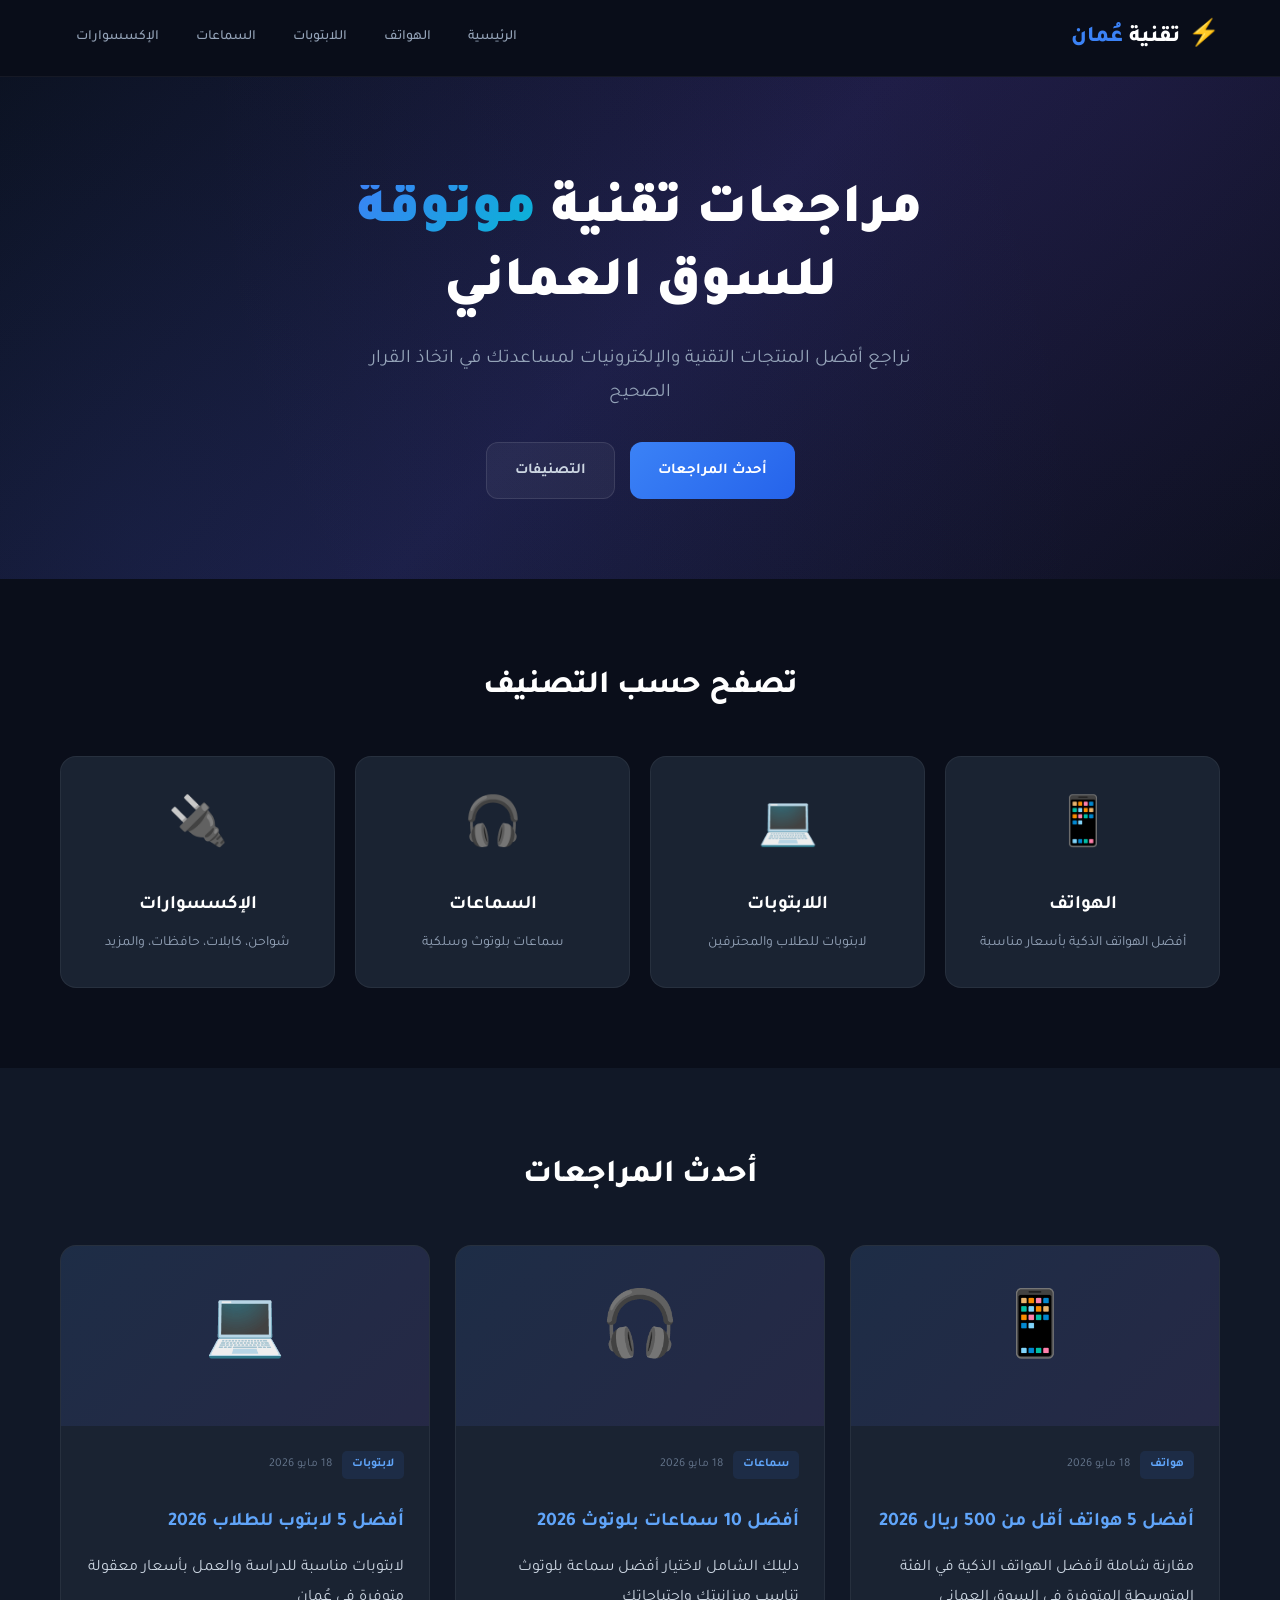
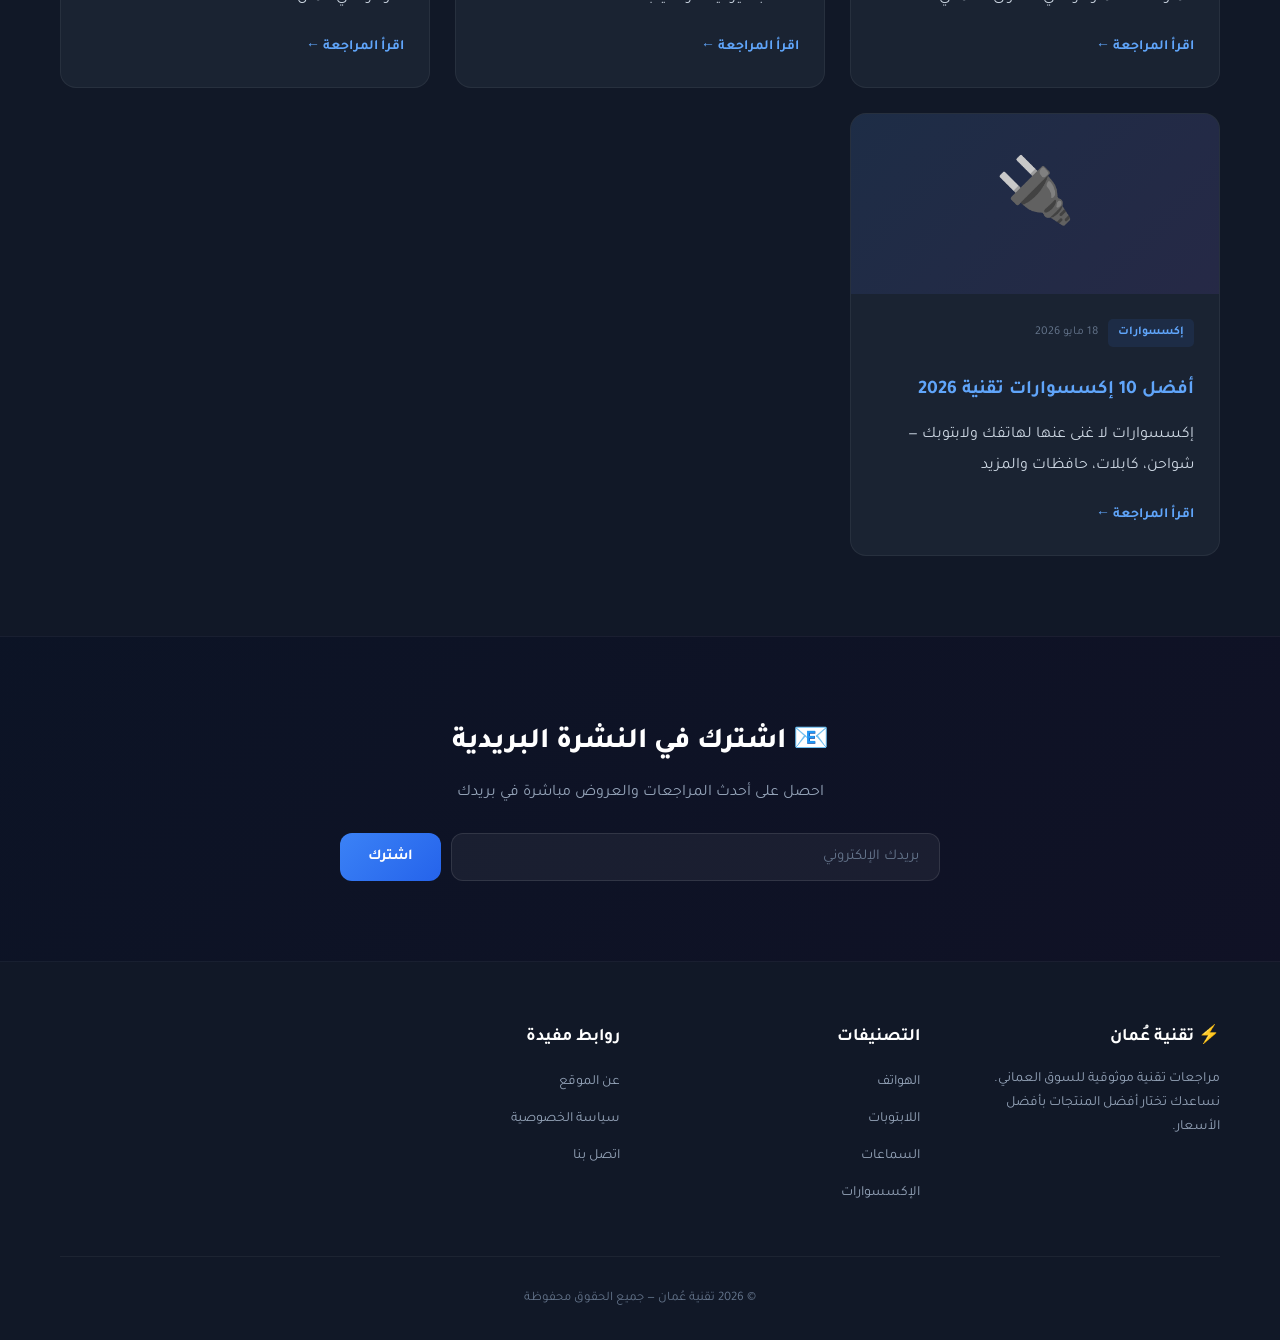
==== index.html @ 6d703f56 "Initial commit - brqoman site" ====
<!DOCTYPE html>
<html lang="ar" dir="rtl">
<head>
<meta charset="UTF-8">
<meta name="viewport" content="width=device-width, initial-scale=1.0">
<title>تقنية عُمان — مراجعات المنتجات التقنية</title>
<meta name="description" content="مراجعات شاملة للمنتجات التقنية والإلكترونيات في عُمان. أفضل الهواتف، اللابتوبات، السماعات، والإكسسوارات.">
<meta name="keywords" content="مراجعات, تقنية, عُمان, هواتف, لابتوبات, سماعات, إلكترونيات, أفضل المنتجات">
<link rel="stylesheet" href="css/style.css">
<link href="https://fonts.googleapis.com/css2?family=Tajawal:wght@400;500;700;800;900&display=swap" rel="stylesheet">
</head>
<body>

<!-- Header -->
<header class="header">
  <div class="container">
    <div class="header-inner">
      <a href="index.html" class="logo">
        <span class="logo-icon">⚡</span>
        <span class="logo-text">تقنية <span class="accent">عُمان</span></span>
      </a>
      <nav class="nav">
        <a href="index.html">الرئيسية</a>
        <a href="posts/best-phones-2026.html">الهواتف</a>
        <a href="posts/best-laptops-2026.html">اللابتوبات</a>
        <a href="posts/best-headphones-2026.html">السماعات</a>
        <a href="posts/best-accessories-2026.html">الإكسسوارات</a>
      </nav>
      <button class="menu-toggle" onclick="toggleMenu()">☰</button>
    </div>
  </div>
</header>

<!-- Hero -->
<section class="hero">
  <div class="container">
    <div class="hero-content">
      <h1>مراجعات تقنية <span class="highlight">موثوقة</span><br>للسوق العماني</h1>
      <p>نراجع أفضل المنتجات التقنية والإلكترونيات لمساعدتك في اتخاذ القرار الصحيح</p>
      <div class="hero-buttons">
        <a href="#latest" class="btn btn-primary">أحدث المراجعات</a>
        <a href="#categories" class="btn btn-secondary">التصنيفات</a>
      </div>
    </div>
  </div>
</section>

<!-- Categories -->
<section class="categories" id="categories">
  <div class="container">
    <h2 class="section-title">تصفح حسب التصنيف</h2>
    <div class="cat-grid">
      <a href="posts/best-phones-2026.html" class="cat-card">
        <div class="cat-icon">📱</div>
        <h3>الهواتف</h3>
        <p>أفضل الهواتف الذكية بأسعار مناسبة</p>
      </a>
      <a href="posts/best-laptops-2026.html" class="cat-card">
        <div class="cat-icon">💻</div>
        <h3>اللابتوبات</h3>
        <p>لابتوبات للطلاب والمحترفين</p>
      </a>
      <a href="posts/best-headphones-2026.html" class="cat-card">
        <div class="cat-icon">🎧</div>
        <h3>السماعات</h3>
        <p>سماعات بلوتوث وسلكية</p>
      </a>
      <a href="posts/best-accessories-2026.html" class="cat-card">
        <div class="cat-icon">🔌</div>
        <h3>الإكسسوارات</h3>
        <p>شواحن، كابلات، حافظات، والمزيد</p>
      </a>
    </div>
  </div>
</section>

<!-- Latest Posts -->
<section class="latest" id="latest">
  <div class="container">
    <h2 class="section-title">أحدث المراجعات</h2>
    <div class="posts-grid">

      <article class="post-card">
        <div class="post-image">📱</div>
        <div class="post-content">
          <div class="post-meta">
            <span class="post-cat">هواتف</span>
            <span class="post-date">18 مايو 2026</span>
          </div>
          <h3><a href="posts/best-phones-2026.html">أفضل 5 هواتف أقل من 500 ريال 2026</a></h3>
          <p>مقارنة شاملة لأفضل الهواتف الذكية في الفئة المتوسطة المتوفرة في السوق العماني</p>
          <a href="posts/best-phones-2026.html" class="read-more">اقرأ المراجعة ←</a>
        </div>
      </article>

      <article class="post-card">
        <div class="post-image">🎧</div>
        <div class="post-content">
          <div class="post-meta">
            <span class="post-cat">سماعات</span>
            <span class="post-date">18 مايو 2026</span>
          </div>
          <h3><a href="posts/best-headphones-2026.html">أفضل 10 سماعات بلوتوث 2026</a></h3>
          <p>دليلك الشامل لاختيار أفضل سماعة بلوتوث تناسب ميزانيتك واحتياجاتك</p>
          <a href="posts/best-headphones-2026.html" class="read-more">اقرأ المراجعة ←</a>
        </div>
      </article>

      <article class="post-card">
        <div class="post-image">💻</div>
        <div class="post-content">
          <div class="post-meta">
            <span class="post-cat">لابتوبات</span>
            <span class="post-date">18 مايو 2026</span>
          </div>
          <h3><a href="posts/best-laptops-2026.html">أفضل 5 لابتوب للطلاب 2026</a></h3>
          <p>لابتوبات مناسبة للدراسة والعمل بأسعار معقولة متوفرة في عُمان</p>
          <a href="posts/best-laptops-2026.html" class="read-more">اقرأ المراجعة ←</a>
        </div>
      </article>

      <article class="post-card">
        <div class="post-image">🔌</div>
        <div class="post-content">
          <div class="post-meta">
            <span class="post-cat">إكسسوارات</span>
            <span class="post-date">18 مايو 2026</span>
          </div>
          <h3><a href="posts/best-accessories-2026.html">أفضل 10 إكسسوارات تقنية 2026</a></h3>
          <p>إكسسوارات لا غنى عنها لهاتفك ولابتوبك — شواحن، كابلات، حافظات والمزيد</p>
          <a href="posts/best-accessories-2026.html" class="read-more">اقرأ المراجعة ←</a>
        </div>
      </article>

    </div>
  </div>
</section>

<!-- Newsletter -->
<section class="newsletter">
  <div class="container">
    <div class="newsletter-inner">
      <h2>📧 اشترك في النشرة البريدية</h2>
      <p>احصل على أحدث المراجعات والعروض مباشرة في بريدك</p>
      <form class="newsletter-form" onsubmit="event.preventDefault(); alert('شكراً لاشتراكك!');">
        <input type="email" placeholder="بريدك الإلكتروني" required>
        <button type="submit" class="btn btn-primary">اشترك</button>
      </form>
    </div>
  </div>
</section>

<!-- Footer -->
<footer class="footer">
  <div class="container">
    <div class="footer-inner">
      <div class="footer-col">
        <h4>⚡ تقنية عُمان</h4>
        <p>مراجعات تقنية موثوقية للسوق العماني. نساعدك تختار أفضل المنتجات بأفضل الأسعار.</p>
      </div>
      <div class="footer-col">
        <h4>التصنيفات</h4>
        <ul>
          <li><a href="posts/best-phones-2026.html">الهواتف</a></li>
          <li><a href="posts/best-laptops-2026.html">اللابتوبات</a></li>
          <li><a href="posts/best-headphones-2026.html">السماعات</a></li>
          <li><a href="posts/best-accessories-2026.html">الإكسسوارات</a></li>
        </ul>
      </div>
      <div class="footer-col">
        <h4>روابط مفيدة</h4>
        <ul>
          <li><a href="about.html">عن الموقع</a></li>
          <li><a href="privacy.html">سياسة الخصوصية</a></li>
          <li><a href="contact.html">اتصل بنا</a></li>
        </ul>
      </div>
    </div>
    <div class="footer-bottom">
      <p>© 2026 تقنية عُمان — جميع الحقوق محفوظة</p>
    </div>
  </div>
</footer>

<script src="js/main.js"></script>
</body>
</html>
---- css/style.css ----
/* ===== تقنية عُمان — الأنماط الرئيسية ===== */
:root {
  --bg-primary: #0a0e1a;
  --bg-secondary: #111827;
  --bg-card: #1a2332;
  --bg-card-hover: #1e293b;
  --blue: #3b82f6;
  --blue-light: #60a5fa;
  --green: #10b981;
  --green-light: #34d399;
  --yellow: #f59e0b;
  --red: #ef4444;
  --purple: #8b5cf6;
  --cyan: #06b6d4;
  --white: #ffffff;
  --gray-100: #f1f5f9;
  --gray-300: #cbd5e1;
  --gray-400: #94a3b8;
  --gray-500: #64748b;
  --gray-600: #475569;
  --accent: #3b82f6;
}

* { margin: 0; padding: 0; box-sizing: border-box; }

body {
  font-family: 'Tajawal', sans-serif;
  background: var(--bg-primary);
  color: var(--white);
  line-height: 1.8;
  overflow-x: hidden;
}

a { color: inherit; text-decoration: none; }

.container {
  max-width: 1200px;
  margin: 0 auto;
  padding: 0 20px;
}

/* ===== HEADER ===== */
.header {
  background: rgba(10, 14, 26, 0.95);
  backdrop-filter: blur(20px);
  border-bottom: 1px solid rgba(255,255,255,0.05);
  position: sticky;
  top: 0;
  z-index: 100;
}

.header-inner {
  display: flex;
  align-items: center;
  justify-content: space-between;
  padding: 15px 0;
  gap: 20px;
}

.logo {
  display: flex;
  align-items: center;
  gap: 8px;
  font-size: 1.4rem;
  font-weight: 800;
}

.logo-icon { font-size: 1.6rem; }
.logo .accent { color: var(--accent); }

.nav {
  display: flex;
  gap: 5px;
}

.nav a {
  color: var(--gray-400);
  padding: 8px 16px;
  border-radius: 8px;
  font-size: 14px;
  font-weight: 500;
  transition: all 0.3s;
}

.nav a:hover {
  color: var(--white);
  background: rgba(255,255,255,0.05);
}

.menu-toggle {
  display: none;
  background: none;
  border: none;
  color: var(--white);
  font-size: 24px;
  cursor: pointer;
}

@media (max-width: 768px) {
  .nav { display: none; }
  .nav.active { 
    display: flex; 
    flex-direction: column; 
    position: absolute; 
    top: 60px; 
    right: 0; 
    left: 0;
    background: var(--bg-secondary);
    padding: 20px;
    border-bottom: 1px solid rgba(255,255,255,0.05);
  }
  .menu-toggle { display: block; }
}

/* ===== HERO ===== */
.hero {
  padding: 100px 0 80px;
  text-align: center;
  background: linear-gradient(135deg, #0a0e1a 0%, #1a1a3e 50%, #0a0e1a 100%);
  position: relative;
  overflow: hidden;
}

.hero::before {
  content: '';
  position: absolute;
  top: -50%;
  left: -50%;
  width: 200%;
  height: 200%;
  background: radial-gradient(circle at 30% 70%, rgba(59,130,246,0.08) 0%, transparent 50%),
              radial-gradient(circle at 70% 30%, rgba(139,92,246,0.06) 0%, transparent 50%);
}

.hero-content { position: relative; z-index: 2; }

.hero h1 {
  font-size: clamp(2rem, 5vw, 3.5rem);
  font-weight: 900;
  margin-bottom: 20px;
  line-height: 1.3;
}

.highlight {
  background: linear-gradient(135deg, var(--blue), var(--cyan));
  -webkit-background-clip: text;
  -webkit-text-fill-color: transparent;
  background-clip: text;
}

.hero p {
  font-size: clamp(1rem, 2vw, 1.2rem);
  color: var(--gray-400);
  max-width: 600px;
  margin: 0 auto 30px;
}

.hero-buttons {
  display: flex;
  justify-content: center;
  gap: 15px;
  flex-wrap: wrap;
}

/* ===== BUTTONS ===== */
.btn {
  display: inline-flex;
  align-items: center;
  gap: 8px;
  padding: 14px 28px;
  border-radius: 12px;
  font-size: 15px;
  font-weight: 600;
  font-family: 'Tajawal', sans-serif;
  cursor: pointer;
  transition: all 0.3s;
  border: none;
}

.btn-primary {
  background: linear-gradient(135deg, var(--blue), #2563eb);
  color: white;
}

.btn-primary:hover {
  transform: translateY(-2px);
  box-shadow: 0 10px 30px rgba(59,130,246,0.3);
}

.btn-secondary {
  background: rgba(255,255,255,0.05);
  color: var(--gray-300);
  border: 1px solid rgba(255,255,255,0.1);
}

.btn-secondary:hover {
  background: rgba(255,255,255,0.1);
  color: white;
}

.btn-success {
  background: linear-gradient(135deg, var(--green), #059669);
  color: white;
}

.btn-success:hover {
  transform: translateY(-2px);
  box-shadow: 0 10px 30px rgba(16,185,129,0.3);
}

/* ===== SECTIONS ===== */
.section-title {
  font-size: clamp(1.5rem, 3vw, 2rem);
  font-weight: 800;
  text-align: center;
  margin-bottom: 40px;
}

/* ===== CATEGORIES ===== */
.categories { padding: 80px 0; }

.cat-grid {
  display: grid;
  grid-template-columns: repeat(auto-fill, minmax(250px, 1fr));
  gap: 20px;
}

.cat-card {
  background: var(--bg-card);
  border: 1px solid rgba(255,255,255,0.06);
  border-radius: 16px;
  padding: 30px;
  text-align: center;
  transition: all 0.3s;
}

.cat-card:hover {
  transform: translateY(-5px);
  border-color: rgba(59,130,246,0.3);
  box-shadow: 0 15px 40px rgba(0,0,0,0.2);
}

.cat-icon { font-size: 3rem; margin-bottom: 15px; }

.cat-card h3 {
  font-size: 1.2rem;
  font-weight: 700;
  margin-bottom: 8px;
}

.cat-card p {
  font-size: 14px;
  color: var(--gray-400);
}

/* ===== POSTS ===== */
.latest { padding: 80px 0; background: var(--bg-secondary); }

.posts-grid {
  display: grid;
  grid-template-columns: repeat(auto-fill, minmax(350px, 1fr));
  gap: 25px;
}

.post-card {
  background: var(--bg-card);
  border: 1px solid rgba(255,255,255,0.06);
  border-radius: 16px;
  overflow: hidden;
  transition: all 0.3s;
}

.post-card:hover {
  transform: translateY(-3px);
  border-color: rgba(59,130,246,0.2);
}

.post-image {
  height: 180px;
  display: flex;
  align-items: center;
  justify-content: center;
  font-size: 4rem;
  background: linear-gradient(135deg, rgba(59,130,246,0.1), rgba(139,92,246,0.1));
}

.post-content { padding: 25px; }

.post-meta {
  display: flex;
  gap: 10px;
  margin-bottom: 10px;
}

.post-cat {
  background: rgba(59,130,246,0.1);
  color: var(--blue-light);
  padding: 3px 10px;
  border-radius: 5px;
  font-size: 12px;
  font-weight: 600;
}

.post-date {
  color: var(--gray-500);
  font-size: 12px;
  padding: 3px 0;
}

.post-content h3 {
  font-size: 1.1rem;
  font-weight: 700;
  margin-bottom: 10px;
  line-height: 1.5;
}

.post-content h3 a:hover { color: var(--blue-light); }

.post-content p {
  font-size: 14px;
  color: var(--gray-400);
  margin-bottom: 15px;
  line-height: 1.7;
}

.read-more {
  color: var(--blue-light);
  font-size: 14px;
  font-weight: 600;
}

.read-more:hover { text-decoration: underline; }

/* ===== NEWSLETTER ===== */
.newsletter {
  padding: 80px 0;
  background: linear-gradient(135deg, rgba(59,130,246,0.05), rgba(139,92,246,0.05));
  border-top: 1px solid rgba(255,255,255,0.05);
  border-bottom: 1px solid rgba(255,255,255,0.05);
}

.newsletter-inner {
  text-align: center;
  max-width: 600px;
  margin: 0 auto;
}

.newsletter h2 {
  font-size: 1.8rem;
  font-weight: 800;
  margin-bottom: 10px;
}

.newsletter p {
  color: var(--gray-400);
  margin-bottom: 25px;
}

.newsletter-form {
  display: flex;
  gap: 10px;
  flex-wrap: wrap;
  justify-content: center;
}

.newsletter-form input {
  flex: 1;
  min-width: 250px;
  padding: 14px 20px;
  border-radius: 12px;
  border: 1px solid rgba(255,255,255,0.1);
  background: rgba(255,255,255,0.05);
  color: white;
  font-family: 'Tajawal', sans-serif;
  font-size: 15px;
  outline: none;
  transition: all 0.3s;
}

.newsletter-form input:focus {
  border-color: var(--blue);
  background: rgba(255,255,255,0.08);
}

.newsletter-form input::placeholder { color: var(--gray-500); }

/* ===== FOOTER ===== */
.footer {
  padding: 60px 0 30px;
  background: var(--bg-secondary);
}

.footer-inner {
  display: grid;
  grid-template-columns: repeat(auto-fill, minmax(250px, 1fr));
  gap: 40px;
  margin-bottom: 40px;
}

.footer-col h4 {
  font-size: 1.1rem;
  font-weight: 700;
  margin-bottom: 15px;
}

.footer-col p {
  font-size: 14px;
  color: var(--gray-400);
  line-height: 1.7;
}

.footer-col ul {
  list-style: none;
}

.footer-col ul li {
  margin-bottom: 8px;
}

.footer-col ul li a {
  font-size: 14px;
  color: var(--gray-400);
  transition: color 0.3s;
}

.footer-col ul li a:hover { color: var(--blue-light); }

.footer-bottom {
  text-align: center;
  padding-top: 30px;
  border-top: 1px solid rgba(255,255,255,0.05);
  font-size: 13px;
  color: var(--gray-500);
}

/* ===== POST PAGE ===== */
.post-page { padding: 60px 0; }

.post-header {
  text-align: center;
  margin-bottom: 50px;
}

.post-header h1 {
  font-size: clamp(1.8rem, 4vw, 2.8rem);
  font-weight: 900;
  margin-bottom: 15px;
  line-height: 1.3;
}

.post-header .meta {
  color: var(--gray-500);
  font-size: 14px;
}

.post-content {
  max-width: 800px;
  margin: 0 auto;
}

.post-content h2 {
  font-size: 1.5rem;
  font-weight: 800;
  margin: 40px 0 20px;
  padding-bottom: 10px;
  border-bottom: 2px solid var(--accent);
  display: inline-block;
}

.post-content h3 {
  font-size: 1.2rem;
  font-weight: 700;
  margin: 30px 0 15px;
  color: var(--blue-light);
}

.post-content p {
  font-size: 16px;
  color: var(--gray-300);
  margin-bottom: 20px;
  line-height: 1.9;
}

.post-content ul, .post-content ol {
  margin: 15px 0;
  padding-right: 25px;
}

.post-content li {
  font-size: 15px;
  color: var(--gray-300);
  margin-bottom: 8px;
  line-height: 1.7;
}

/* Product Box */
.product-box {
  background: var(--bg-card);
  border: 1px solid rgba(255,255,255,0.08);
  border-radius: 16px;
  padding: 25px;
  margin: 25px 0;
  transition: all 0.3s;
}

.product-box:hover {
  border-color: rgba(59,130,246,0.3);
}

.product-box h4 {
  font-size: 1.1rem;
  font-weight: 700;
  margin-bottom: 10px;
  display: flex;
  align-items: center;
  gap: 10px;
}

.product-box .price {
  font-size: 1.3rem;
  font-weight: 800;
  color: var(--green-light);
  margin: 10px 0;
}

.product-box .pros-cons {
  display: grid;
  grid-template-columns: 1fr 1fr;
  gap: 15px;
  margin: 15px 0;
}

@media (max-width: 600px) {
  .product-box .pros-cons { grid-template-columns: 1fr; }
}

.pros, .cons {
  padding: 15px;
  border-radius: 10px;
}

.pros { background: rgba(16,185,129,0.08); }
.cons { background: rgba(239,68,68,0.08); }

.pros-title { color: var(--green); font-weight: 700; font-size: 14px; margin-bottom: 8px; }
.cons-title { color: var(--red); font-weight: 700; font-size: 14px; margin-bottom: 8px; }

.pros ul, .cons ul { list-style: none; padding: 0; }
.pros li, .cons li { font-size: 13px; color: var(--gray-300); padding: 3px 0; padding-right: 15px; position: relative; }
.pros li::before { content: '✓'; position: absolute; right: 0; color: var(--green); }
.cons li::before { content: '✗'; position: absolute; right: 0; color: var(--red); }

.buy-button {
  display: block;
  text-align: center;
  background: linear-gradient(135deg, var(--green), #059669);
  color: white;
  padding: 14px;
  border-radius: 12px;
  font-weight: 700;
  font-size: 16px;
  margin-top: 15px;
  transition: all 0.3s;
}

.buy-button:hover {
  transform: translateY(-2px);
  box-shadow: 0 8px 25px rgba(16,185,129,0.3);
}

/* Comparison Table */
.comparison-table {
  width: 100%;
  border-collapse: collapse;
  margin: 25px 0;
  font-size: 14px;
}

.comparison-table th {
  background: rgba(59,130,246,0.1);
  color: var(--blue-light);
  padding: 12px 15px;
  text-align: right;
  font-weight: 700;
  border-bottom: 2px solid rgba(59,130,246,0.3);
}

.comparison-table td {
  padding: 12px 15px;
  border-bottom: 1px solid rgba(255,255,255,0.05);
  color: var(--gray-300);
}

.comparison-table tr:hover td {
  background: rgba(255,255,255,0.02);
}

/* Verdict */
.verdict {
  background: linear-gradient(135deg, rgba(59,130,246,0.1), rgba(139,92,246,0.1));
  border: 1px solid rgba(59,130,246,0.2);
  border-radius: 16px;
  padding: 30px;
  margin: 40px 0;
}

.verdict h3 {
  font-size: 1.3rem;
  font-weight: 800;
  margin-bottom: 15px;
  color: var(--white);
}

/* Back Button */
.back-link {
  display: inline-flex;
  align-items: center;
  gap: 8px;
  color: var(--gray-400);
  font-size: 14px;
  margin-bottom: 30px;
  transition: color 0.3s;
}

.back-link:hover { color: var(--blue-light); }

/* ===== RESPONSIVE ===== */
@media (max-width: 768px) {
  .posts-grid { grid-template-columns: 1fr; }
  .cat-grid { grid-template-columns: repeat(2, 1fr); }
  .hero { padding: 60px 0; }
}
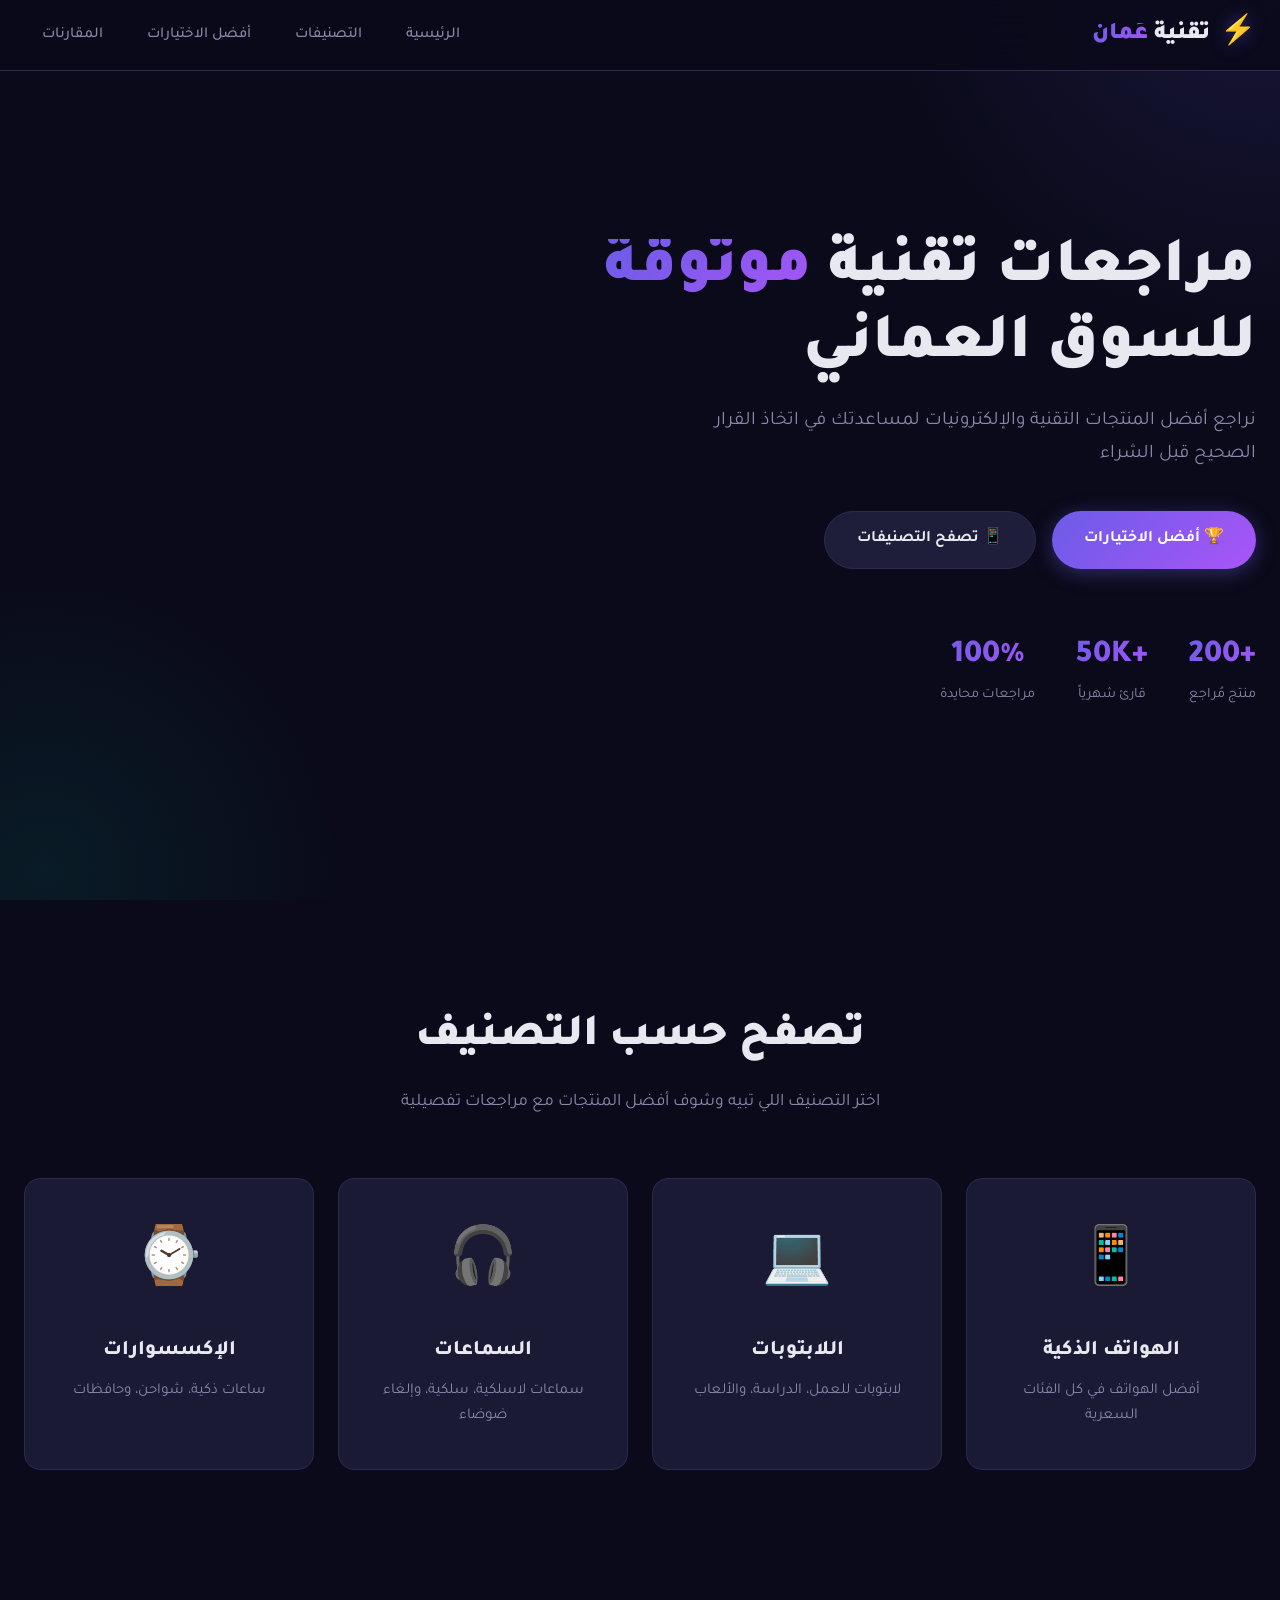
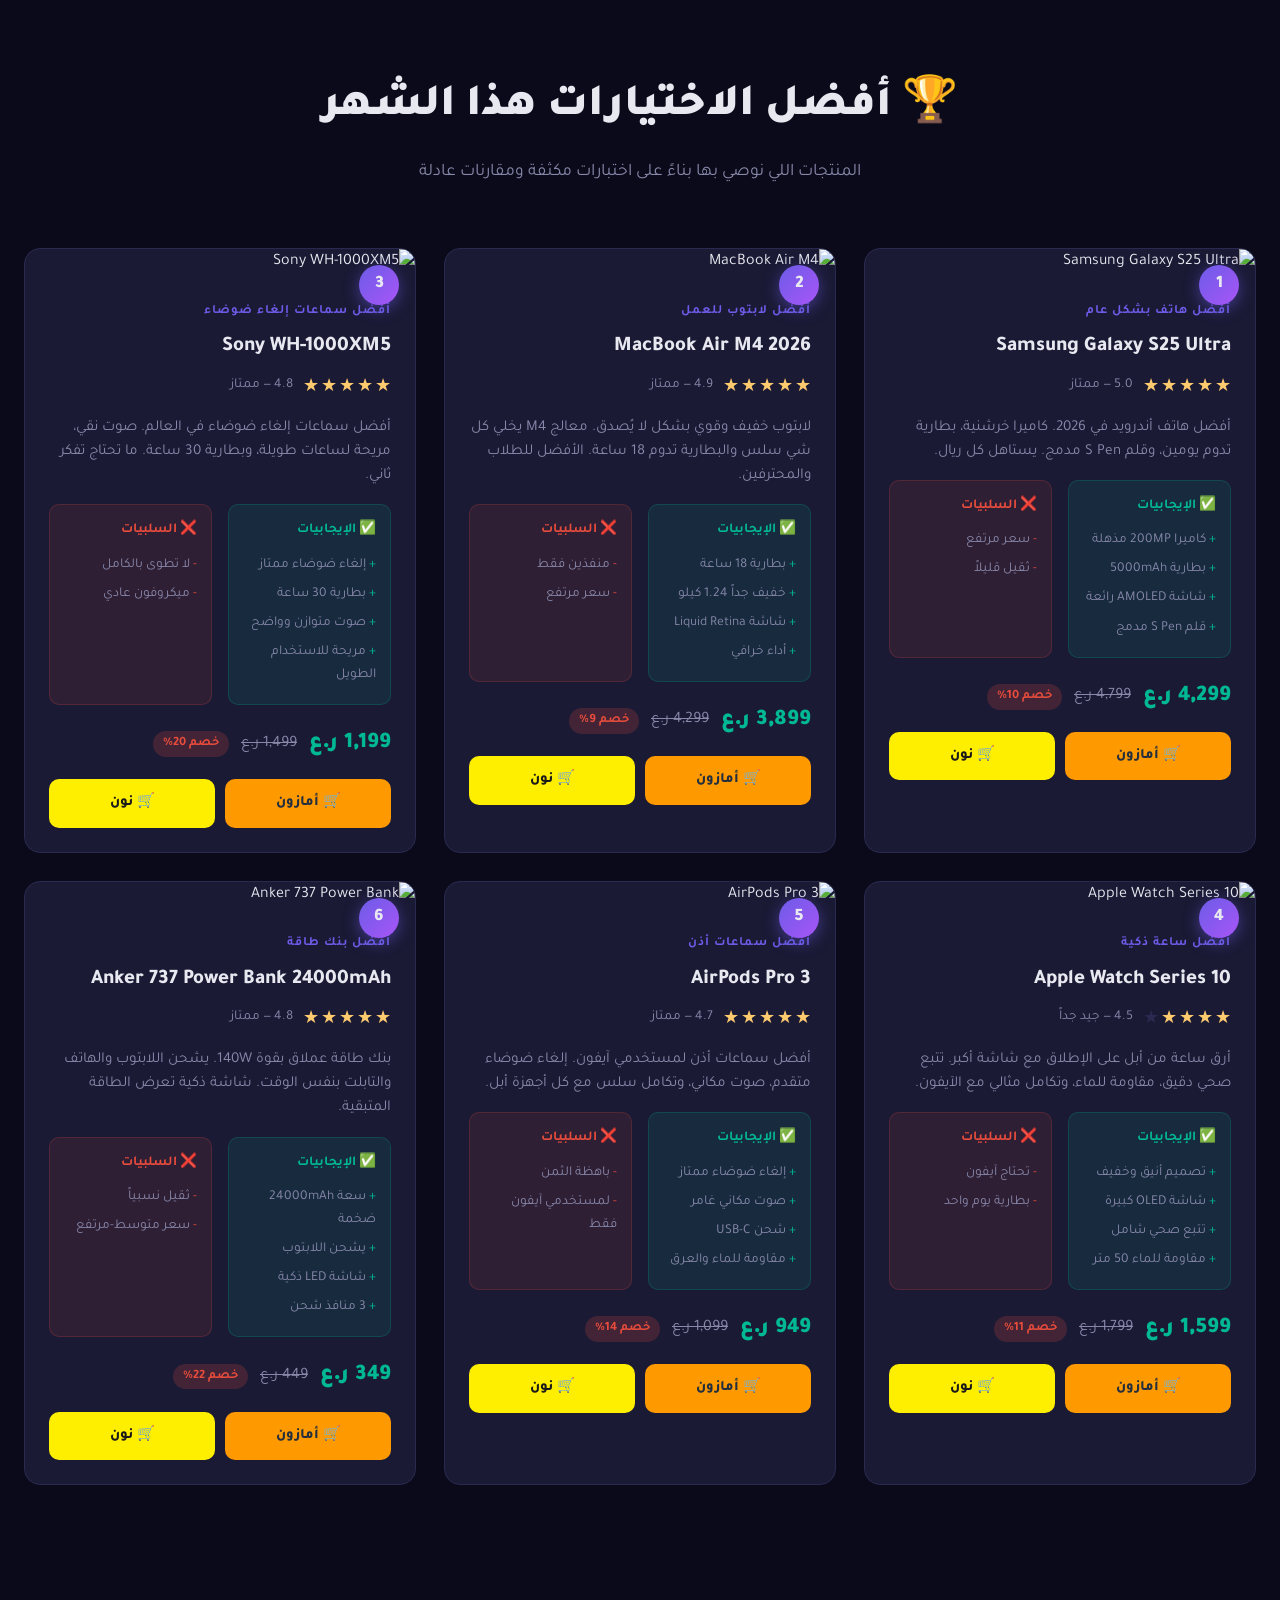
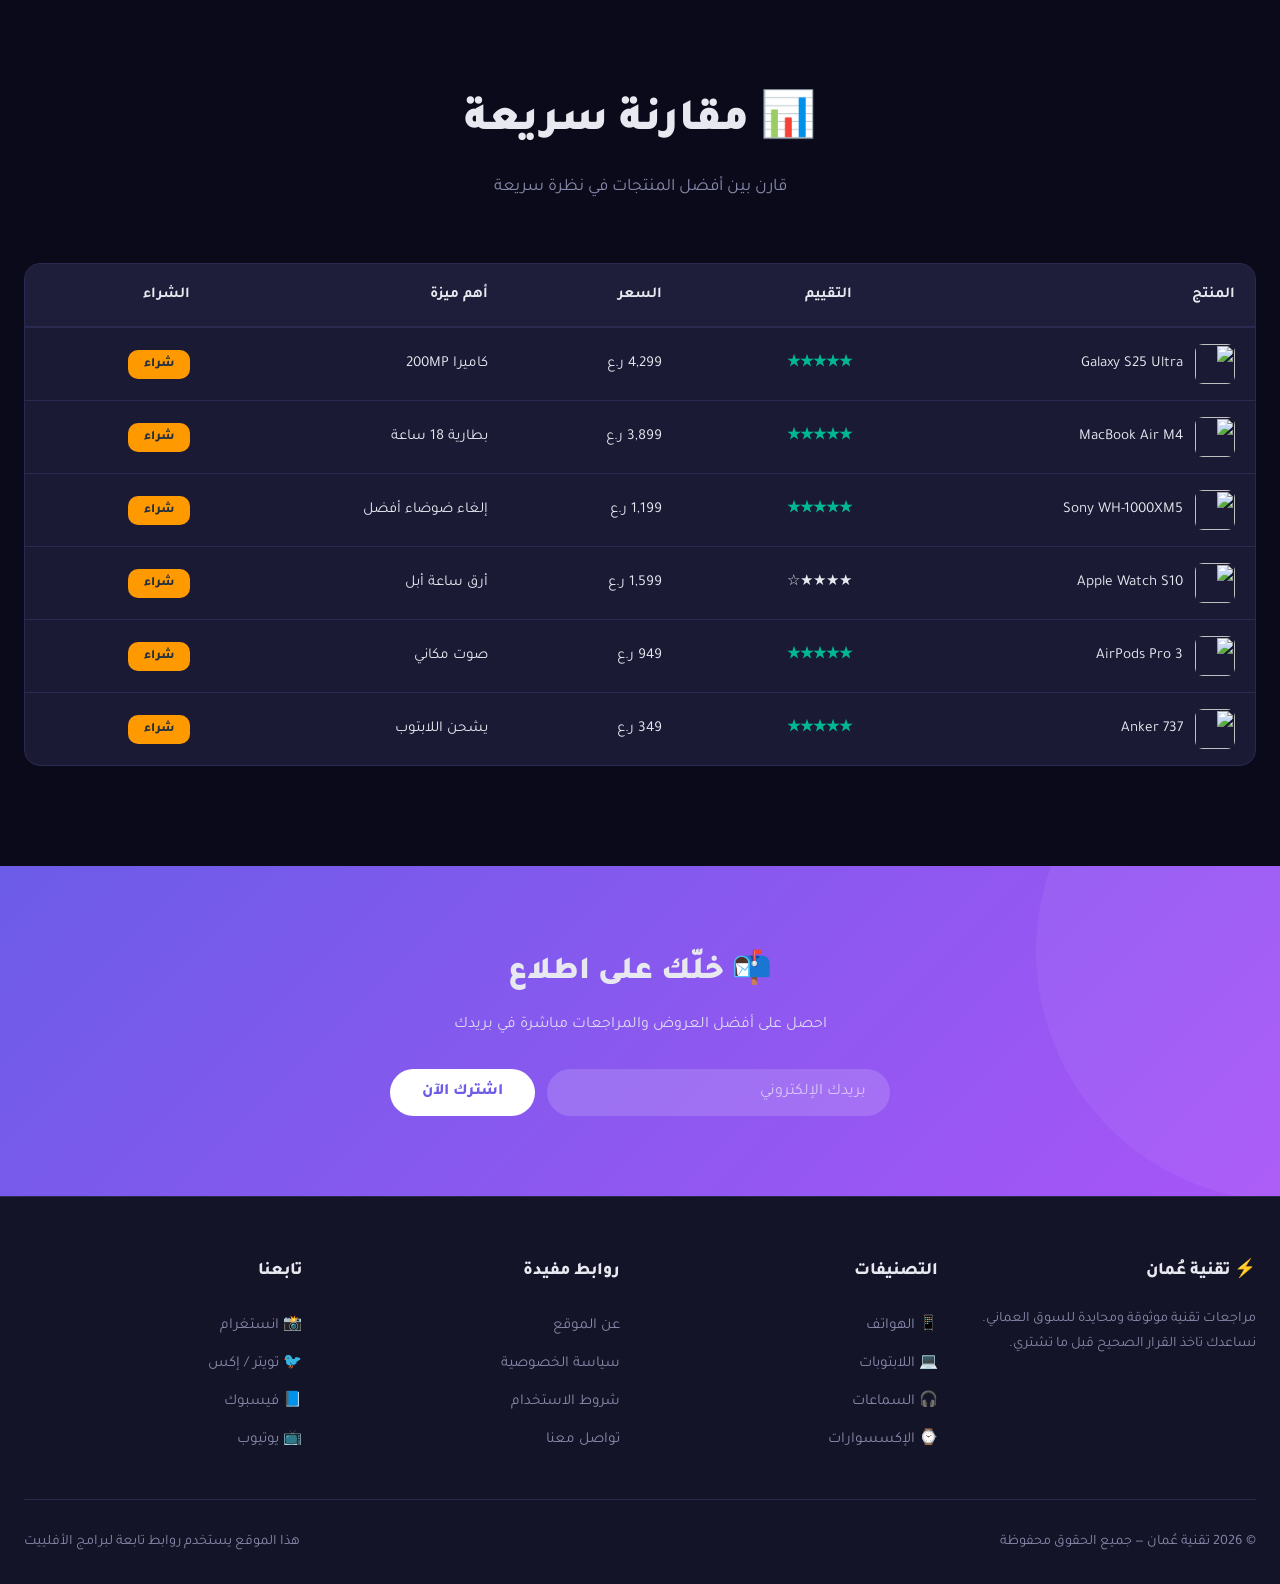
==== commit 317eee83: "🔥 Complete redesign - modern affiliate site with product images, ratings, pros/cons, comparison tabl" ====
--- a/index.html
+++ b/index.html
@@ -3,185 +3,1412 @@
 <head>
 <meta charset="UTF-8">
 <meta name="viewport" content="width=device-width, initial-scale=1.0">
-<title>تقنية عُمان — مراجعات المنتجات التقنية</title>
-<meta name="description" content="مراجعات شاملة للمنتجات التقنية والإلكترونيات في عُمان. أفضل الهواتف، اللابتوبات، السماعات، والإكسسوارات.">
-<meta name="keywords" content="مراجعات, تقنية, عُمان, هواتف, لابتوبات, سماعات, إلكترونيات, أفضل المنتجات">
-<link rel="stylesheet" href="css/style.css">
-<link href="https://fonts.googleapis.com/css2?family=Tajawal:wght@400;500;700;800;900&display=swap" rel="stylesheet">
+<title>تقنية عُمان — مراجعات تقنية موثوقة</title>
+<meta name="description" content="مراجعات شاملة ومحايدة لأفضل المنتجات التقنية في عُمان. هواتف، لابتوبات، سماعات، إكسسوارات مع روابط شراء مباشرة.">
+<meta name="keywords" content="مراجعات, تقنية, عُمان, هواتف, لابتوبات, سماعات, أمازون, نون, أفضل المنتجات">
+<link rel="preconnect" href="https://fonts.googleapis.com">
+<link href="https://fonts.googleapis.com/css2?family=Tajawal:wght@300;400;500;700;800;900&display=swap" rel="stylesheet">
+<style>
+:root {
+  --primary: #6C5CE7;
+  --primary-dark: #5A4BD1;
+  --secondary: #00B894;
+  --accent: #FDCB6E;
+  --dark: #0A0A1A;
+  --dark2: #141428;
+  --dark3: #1E1E3A;
+  --card: #1A1A35;
+  --card-hover: #222248;
+  --text: #E8E8F0;
+  --text-muted: #8888AA;
+  --border: #2A2A50;
+  --gradient1: linear-gradient(135deg, #6C5CE7, #A855F7);
+  --gradient2: linear-gradient(135deg, #00B894, #00CEC9);
+  --gradient3: linear-gradient(135deg, #FDCB6E, #E17055);
+  --shadow: 0 8px 32px rgba(0,0,0,0.3);
+  --shadow-lg: 0 16px 64px rgba(0,0,0,0.4);
+  --radius: 16px;
+  --radius-sm: 10px;
+}
+
+* { margin: 0; padding: 0; box-sizing: border-box; }
+
+body {
+  font-family: 'Tajawal', sans-serif;
+  background: var(--dark);
+  color: var(--text);
+  line-height: 1.7;
+  overflow-x: hidden;
+}
+
+a { text-decoration: none; color: inherit; }
+
+/* Header */
+.header {
+  position: fixed;
+  top: 0;
+  left: 0;
+  right: 0;
+  z-index: 1000;
+  background: rgba(10,10,26,0.85);
+  backdrop-filter: blur(20px);
+  border-bottom: 1px solid var(--border);
+  transition: all 0.3s;
+}
+
+.header-inner {
+  max-width: 1300px;
+  margin: 0 auto;
+  padding: 0 24px;
+  display: flex;
+  align-items: center;
+  justify-content: space-between;
+  height: 70px;
+}
+
+.logo {
+  display: flex;
+  align-items: center;
+  gap: 10px;
+  font-size: 1.5rem;
+  font-weight: 900;
+}
+
+.logo-icon {
+  font-size: 1.8rem;
+  filter: drop-shadow(0 0 8px rgba(108,92,231,0.5));
+}
+
+.logo .accent {
+  background: var(--gradient1);
+  -webkit-background-clip: text;
+  -webkit-text-fill-color: transparent;
+  background-clip: text;
+}
+
+.nav {
+  display: flex;
+  gap: 8px;
+}
+
+.nav a {
+  padding: 8px 18px;
+  border-radius: 50px;
+  font-weight: 500;
+  font-size: 0.95rem;
+  color: var(--text-muted);
+  transition: all 0.3s;
+}
+
+.nav a:hover {
+  color: var(--text);
+  background: var(--dark3);
+}
+
+.menu-toggle {
+  display: none;
+  background: none;
+  border: none;
+  color: var(--text);
+  font-size: 1.5rem;
+  cursor: pointer;
+}
+
+/* Hero */
+.hero {
+  min-height: 100vh;
+  display: flex;
+  align-items: center;
+  position: relative;
+  overflow: hidden;
+  padding: 120px 24px 80px;
+}
+
+.hero::before {
+  content: '';
+  position: absolute;
+  top: -50%;
+  right: -30%;
+  width: 800px;
+  height: 800px;
+  background: radial-gradient(circle, rgba(108,92,231,0.15), transparent 70%);
+  border-radius: 50%;
+  animation: float 8s ease-in-out infinite;
+}
+
+.hero::after {
+  content: '';
+  position: absolute;
+  bottom: -30%;
+  left: -20%;
+  width: 600px;
+  height: 600px;
+  background: radial-gradient(circle, rgba(0,184,148,0.1), transparent 70%);
+  border-radius: 50%;
+  animation: float 10s ease-in-out infinite reverse;
+}
+
+@keyframes float {
+  0%, 100% { transform: translateY(0) rotate(0deg); }
+  50% { transform: translateY(-30px) rotate(5deg); }
+}
+
+.hero-content {
+  max-width: 1300px;
+  margin: 0 auto;
+  width: 100%;
+  position: relative;
+  z-index: 2;
+}
+
+.hero h1 {
+  font-size: clamp(2.2rem, 5vw, 4rem);
+  font-weight: 900;
+  line-height: 1.2;
+  margin-bottom: 20px;
+}
+
+.hero h1 .highlight {
+  background: var(--gradient1);
+  -webkit-background-clip: text;
+  -webkit-text-fill-color: transparent;
+  background-clip: text;
+}
+
+.hero p {
+  font-size: 1.2rem;
+  color: var(--text-muted);
+  max-width: 600px;
+  margin-bottom: 40px;
+}
+
+.hero-buttons {
+  display: flex;
+  gap: 16px;
+  flex-wrap: wrap;
+}
+
+.btn {
+  display: inline-flex;
+  align-items: center;
+  gap: 8px;
+  padding: 14px 32px;
+  border-radius: 50px;
+  font-weight: 700;
+  font-size: 1rem;
+  font-family: 'Tajawal', sans-serif;
+  cursor: pointer;
+  transition: all 0.3s;
+  border: none;
+}
+
+.btn-primary {
+  background: var(--gradient1);
+  color: white;
+  box-shadow: 0 4px 20px rgba(108,92,231,0.4);
+}
+
+.btn-primary:hover {
+  transform: translateY(-2px);
+  box-shadow: 0 8px 30px rgba(108,92,231,0.6);
+}
+
+.btn-secondary {
+  background: var(--dark3);
+  color: var(--text);
+  border: 1px solid var(--border);
+}
+
+.btn-secondary:hover {
+  background: var(--card);
+  border-color: var(--primary);
+}
+
+/* Stats Bar */
+.stats-bar {
+  display: flex;
+  gap: 40px;
+  margin-top: 60px;
+  flex-wrap: wrap;
+}
+
+.stat {
+  text-align: center;
+}
+
+.stat-number {
+  font-size: 2rem;
+  font-weight: 900;
+  background: var(--gradient1);
+  -webkit-background-clip: text;
+  -webkit-text-fill-color: transparent;
+  background-clip: text;
+}
+
+.stat-label {
+  font-size: 0.9rem;
+  color: var(--text-muted);
+}
+
+/* Categories Section */
+.section {
+  padding: 100px 24px;
+  max-width: 1300px;
+  margin: 0 auto;
+}
+
+.section-header {
+  text-align: center;
+  margin-bottom: 60px;
+}
+
+.section-header h2 {
+  font-size: clamp(1.8rem, 3.5vw, 2.8rem);
+  font-weight: 900;
+  margin-bottom: 12px;
+}
+
+.section-header p {
+  color: var(--text-muted);
+  font-size: 1.1rem;
+  max-width: 600px;
+  margin: 0 auto;
+}
+
+/* Category Cards */
+.categories-grid {
+  display: grid;
+  grid-template-columns: repeat(auto-fit, minmax(280px, 1fr));
+  gap: 24px;
+}
+
+.cat-card {
+  background: var(--card);
+  border: 1px solid var(--border);
+  border-radius: var(--radius);
+  padding: 40px 30px;
+  text-align: center;
+  transition: all 0.4s cubic-bezier(0.175, 0.885, 0.32, 1.275);
+  cursor: pointer;
+  position: relative;
+  overflow: hidden;
+}
+
+.cat-card::before {
+  content: '';
+  position: absolute;
+  top: 0;
+  left: 0;
+  right: 0;
+  height: 3px;
+  background: var(--gradient1);
+  transform: scaleX(0);
+  transition: transform 0.4s;
+}
+
+.cat-card:hover::before {
+  transform: scaleX(1);
+}
+
+.cat-card:hover {
+  transform: translateY(-8px);
+  background: var(--card-hover);
+  box-shadow: var(--shadow-lg);
+  border-color: var(--primary);
+}
+
+.cat-icon {
+  font-size: 3.5rem;
+  margin-bottom: 20px;
+  display: block;
+}
+
+.cat-card h3 {
+  font-size: 1.3rem;
+  font-weight: 800;
+  margin-bottom: 8px;
+}
+
+.cat-card p {
+  color: var(--text-muted);
+  font-size: 0.95rem;
+}
+
+/* Products Section */
+.products-section {
+  background: var(--dark2);
+  padding: 100px 24px;
+}
+
+.products-grid {
+  display: grid;
+  grid-template-columns: repeat(auto-fit, minmax(320px, 1fr));
+  gap: 28px;
+  max-width: 1300px;
+  margin: 0 auto;
+}
+
+/* Product Card */
+.product-card {
+  background: var(--card);
+  border: 1px solid var(--border);
+  border-radius: var(--radius);
+  overflow: hidden;
+  transition: all 0.4s;
+  position: relative;
+}
+
+.product-card:hover {
+  transform: translateY(-6px);
+  box-shadow: var(--shadow-lg);
+  border-color: var(--primary);
+}
+
+.product-image {
+  width: 100%;
+  height: 220px;
+  object-fit: cover;
+  display: block;
+}
+
+.product-badge {
+  position: absolute;
+  top: 16px;
+  right: 16px;
+  padding: 6px 14px;
+  border-radius: 50px;
+  font-size: 0.8rem;
+  font-weight: 700;
+  z-index: 2;
+}
+
+.badge-best {
+  background: var(--gradient1);
+  color: white;
+}
+
+.budget-best {
+  background: var(--gradient2);
+  color: white;
+}
+
+.badge-new {
+  background: var(--gradient3);
+  color: var(--dark);
+}
+
+.product-info {
+  padding: 24px;
+}
+
+.product-category {
+  font-size: 0.8rem;
+  color: var(--primary);
+  font-weight: 700;
+  text-transform: uppercase;
+  letter-spacing: 1px;
+  margin-bottom: 8px;
+}
+
+.product-info h3 {
+  font-size: 1.2rem;
+  font-weight: 800;
+  margin-bottom: 12px;
+  line-height: 1.4;
+}
+
+/* Stars */
+.stars {
+  display: flex;
+  gap: 2px;
+  margin-bottom: 12px;
+}
+
+.star {
+  color: var(--accent);
+  font-size: 1.1rem;
+}
+
+.star.empty {
+  color: var(--border);
+}
+
+.rating-text {
+  font-size: 0.85rem;
+  color: var(--text-muted);
+  margin-right: 8px;
+}
+
+/* Price */
+.price-row {
+  display: flex;
+  align-items: center;
+  gap: 12px;
+  margin-bottom: 16px;
+}
+
+.price {
+  font-size: 1.4rem;
+  font-weight: 900;
+  color: var(--secondary);
+}
+
+.price-old {
+  font-size: 1rem;
+  color: var(--text-muted);
+  text-decoration: line-through;
+}
+
+.discount {
+  background: rgba(231,76,60,0.2);
+  color: #E74C3C;
+  padding: 2px 10px;
+  border-radius: 50px;
+  font-size: 0.8rem;
+  font-weight: 700;
+}
+
+/* Features */
+.features {
+  list-style: none;
+  margin-bottom: 20px;
+}
+
+.features li {
+  padding: 6px 0;
+  font-size: 0.9rem;
+  color: var(--text-muted);
+  display: flex;
+  align-items: center;
+  gap: 8px;
+}
+
+.features li::before {
+  content: '✓';
+  color: var(--secondary);
+  font-weight: 700;
+  font-size: 0.85rem;
+}
+
+/* CTA Buttons */
+.cta-row {
+  display: flex;
+  gap: 10px;
+}
+
+.btn-amazon {
+  flex: 1;
+  background: #FF9900;
+  color: #232F3E;
+  padding: 12px 20px;
+  border-radius: var(--radius-sm);
+  font-weight: 800;
+  font-size: 0.9rem;
+  text-align: center;
+  transition: all 0.3s;
+  border: none;
+  cursor: pointer;
+  font-family: 'Tajawal', sans-serif;
+}
+
+.btn-amazon:hover {
+  background: #FFB84D;
+  transform: translateY(-2px);
+  box-shadow: 0 4px 15px rgba(255,153,0,0.4);
+}
+
+.btn-noon {
+  flex: 1;
+  background: #FEEE00;
+  color: #1A1A1A;
+  padding: 12px 20px;
+  border-radius: var(--radius-sm);
+  font-weight: 800;
+  font-size: 0.9rem;
+  text-align: center;
+  transition: all 0.3s;
+  border: none;
+  cursor: pointer;
+  font-family: 'Tajawal', sans-serif;
+}
+
+.btn-noon:hover {
+  background: #FFF366;
+  transform: translateY(-2px);
+  box-shadow: 0 4px 15px rgba(254,238,0,0.3);
+}
+
+.btn-review {
+  width: 100%;
+  background: var(--dark3);
+  color: var(--text);
+  padding: 12px 20px;
+  border-radius: var(--radius-sm);
+  font-weight: 700;
+  font-size: 0.9rem;
+  text-align: center;
+  transition: all 0.3s;
+  border: 1px solid var(--border);
+  cursor: pointer;
+  font-family: 'Tajawal', sans-serif;
+  margin-top: 10px;
+}
+
+.btn-review:hover {
+  background: var(--primary);
+  border-color: var(--primary);
+}
+
+/* Comparison Table */
+.compare-section {
+  padding: 100px 24px;
+  max-width: 1300px;
+  margin: 0 auto;
+}
+
+.compare-table {
+  width: 100%;
+  border-collapse: separate;
+  border-spacing: 0;
+  background: var(--card);
+  border: 1px solid var(--border);
+  border-radius: var(--radius);
+  overflow: hidden;
+}
+
+.compare-table th {
+  background: var(--dark3);
+  padding: 18px 20px;
+  text-align: right;
+  font-weight: 700;
+  font-size: 0.95rem;
+  border-bottom: 2px solid var(--border);
+}
+
+.compare-table td {
+  padding: 16px 20px;
+  border-bottom: 1px solid var(--border);
+  font-size: 0.95rem;
+}
+
+.compare-table tr:last-child td {
+  border-bottom: none;
+}
+
+.compare-table tr:hover td {
+  background: var(--card-hover);
+}
+
+.compare-table .product-name {
+  display: flex;
+  align-items: center;
+  gap: 12px;
+}
+
+.compare-table .mini-img {
+  width: 40px;
+  height: 40px;
+  border-radius: 8px;
+  object-fit: cover;
+}
+
+.winner {
+  color: var(--secondary);
+  font-weight: 700;
+}
+
+/* Newsletter */
+.newsletter {
+  background: var(--gradient1);
+  padding: 80px 24px;
+  text-align: center;
+  position: relative;
+  overflow: hidden;
+}
+
+.newsletter::before {
+  content: '';
+  position: absolute;
+  top: -50%;
+  right: -20%;
+  width: 500px;
+  height: 500px;
+  background: rgba(255,255,255,0.05);
+  border-radius: 50%;
+}
+
+.newsletter h2 {
+  font-size: 2rem;
+  font-weight: 900;
+  margin-bottom: 12px;
+  position: relative;
+}
+
+.newsletter p {
+  opacity: 0.9;
+  margin-bottom: 30px;
+  position: relative;
+}
+
+.newsletter-form {
+  display: flex;
+  gap: 12px;
+  max-width: 500px;
+  margin: 0 auto;
+  position: relative;
+}
+
+.newsletter-form input {
+  flex: 1;
+  padding: 14px 24px;
+  border-radius: 50px;
+  border: none;
+  font-size: 1rem;
+  font-family: 'Tajawal', sans-serif;
+  background: rgba(255,255,255,0.15);
+  color: white;
+  outline: none;
+}
+
+.newsletter-form input::placeholder {
+  color: rgba(255,255,255,0.6);
+}
+
+.newsletter-form button {
+  padding: 14px 32px;
+  border-radius: 50px;
+  border: none;
+  background: white;
+  color: var(--primary);
+  font-weight: 800;
+  font-size: 1rem;
+  font-family: 'Tajawal', sans-serif;
+  cursor: pointer;
+  transition: all 0.3s;
+}
+
+.newsletter-form button:hover {
+  transform: translateY(-2px);
+  box-shadow: 0 4px 20px rgba(0,0,0,0.2);
+}
+
+/* Footer */
+.footer {
+  background: var(--dark2);
+  border-top: 1px solid var(--border);
+  padding: 60px 24px 30px;
+}
+
+.footer-inner {
+  max-width: 1300px;
+  margin: 0 auto;
+  display: grid;
+  grid-template-columns: repeat(auto-fit, minmax(200px, 1fr));
+  gap: 40px;
+  margin-bottom: 40px;
+}
+
+.footer-col h4 {
+  font-size: 1.1rem;
+  font-weight: 800;
+  margin-bottom: 20px;
+}
+
+.footer-col a {
+  display: block;
+  color: var(--text-muted);
+  padding: 6px 0;
+  font-size: 0.95rem;
+  transition: color 0.3s;
+}
+
+.footer-col a:hover {
+  color: var(--primary);
+}
+
+.footer-bottom {
+  max-width: 1300px;
+  margin: 0 auto;
+  padding-top: 30px;
+  border-top: 1px solid var(--border);
+  display: flex;
+  justify-content: space-between;
+  align-items: center;
+  flex-wrap: wrap;
+  gap: 16px;
+  color: var(--text-muted);
+  font-size: 0.9rem;
+}
+
+/* Scroll animations */
+.fade-up {
+  opacity: 0;
+  transform: translateY(30px);
+  transition: all 0.6s ease;
+}
+
+.fade-up.visible {
+  opacity: 1;
+  transform: translateY(0);
+}
+
+/* Responsive */
+@media (max-width: 768px) {
+  .nav { display: none; }
+  .menu-toggle { display: block; }
+  
+  .nav.active {
+    display: flex;
+    flex-direction: column;
+    position: absolute;
+    top: 70px;
+    left: 0;
+    right: 0;
+    background: var(--dark2);
+    border-bottom: 1px solid var(--border);
+    padding: 16px;
+  }
+  
+  .hero { padding: 100px 20px 60px; }
+  .stats-bar { gap: 24px; }
+  .newsletter-form { flex-direction: column; }
+  .cta-row { flex-direction: column; }
+  .compare-table { font-size: 0.85rem; }
+  .compare-table th, .compare-table td { padding: 12px 10px; }
+}
+
+/* Top Picks Ribbon */
+.top-picks {
+  padding: 100px 24px;
+  max-width: 1300px;
+  margin: 0 auto;
+}
+
+.top-picks-grid {
+  display: grid;
+  grid-template-columns: repeat(auto-fit, minmax(350px, 1fr));
+  gap: 28px;
+}
+
+.top-pick-card {
+  background: var(--card);
+  border: 1px solid var(--border);
+  border-radius: var(--radius);
+  overflow: hidden;
+  transition: all 0.4s;
+  position: relative;
+}
+
+.top-pick-card:hover {
+  transform: translateY(-6px);
+  box-shadow: var(--shadow-lg);
+  border-color: var(--primary);
+}
+
+.top-pick-card .rank {
+  position: absolute;
+  top: 16px;
+  right: 16px;
+  width: 40px;
+  height: 40px;
+  background: var(--gradient1);
+  border-radius: 50%;
+  display: flex;
+  align-items: center;
+  justify-content: center;
+  font-weight: 900;
+  font-size: 1.1rem;
+  z-index: 3;
+  box-shadow: 0 4px 15px rgba(108,92,231,0.5);
+}
+
+.top-pick-image {
+  width: 100%;
+  height: 250px;
+  object-fit: cover;
+}
+
+.top-pick-info {
+  padding: 24px;
+}
+
+.top-pick-info h3 {
+  font-size: 1.3rem;
+  font-weight: 800;
+  margin-bottom: 8px;
+}
+
+.top-pick-info .verdict {
+  color: var(--text-muted);
+  font-size: 0.95rem;
+  margin-bottom: 16px;
+  line-height: 1.6;
+}
+
+/* Pros Cons */
+.pros-cons {
+  display: grid;
+  grid-template-columns: 1fr 1fr;
+  gap: 16px;
+  margin-bottom: 20px;
+}
+
+.pros, .cons {
+  padding: 14px;
+  border-radius: var(--radius-sm);
+}
+
+.pros {
+  background: rgba(0,184,148,0.1);
+  border: 1px solid rgba(0,184,148,0.2);
+}
+
+.cons {
+  background: rgba(231,76,60,0.1);
+  border: 1px solid rgba(231,76,60,0.2);
+}
+
+.pros h4, .cons h4 {
+  font-size: 0.85rem;
+  font-weight: 700;
+  margin-bottom: 8px;
+}
+
+.pros h4 { color: var(--secondary); }
+.cons h4 { color: #E74C3C; }
+
+.pros ul, .cons ul {
+  list-style: none;
+  font-size: 0.85rem;
+  color: var(--text-muted);
+}
+
+.pros li, .cons li {
+  padding: 3px 0;
+}
+
+.pros li::before { content: '+ '; color: var(--secondary); }
+.cons li::before { content: '- '; color: #E74C3C; }
+</style>
 </head>
 <body>
 
 <!-- Header -->
 <header class="header">
-  <div class="container">
-    <div class="header-inner">
-      <a href="index.html" class="logo">
-        <span class="logo-icon">⚡</span>
-        <span class="logo-text">تقنية <span class="accent">عُمان</span></span>
-      </a>
-      <nav class="nav">
-        <a href="index.html">الرئيسية</a>
-        <a href="posts/best-phones-2026.html">الهواتف</a>
-        <a href="posts/best-laptops-2026.html">اللابتوبات</a>
-        <a href="posts/best-headphones-2026.html">السماعات</a>
-        <a href="posts/best-accessories-2026.html">الإكسسوارات</a>
-      </nav>
-      <button class="menu-toggle" onclick="toggleMenu()">☰</button>
-    </div>
+  <div class="header-inner">
+    <a href="index.html" class="logo">
+      <span class="logo-icon">⚡</span>
+      <span class="logo-text">تقنية <span class="accent">عُمان</span></span>
+    </a>
+    <nav class="nav" id="nav">
+      <a href="index.html">الرئيسية</a>
+      <a href="#categories">التصنيفات</a>
+      <a href="#top-picks">أفضل الاختيارات</a>
+      <a href="#compare">المقارنات</a>
+    </nav>
+    <button class="menu-toggle" onclick="toggleMenu()">☰</button>
   </div>
 </header>
 
 <!-- Hero -->
 <section class="hero">
-  <div class="container">
-    <div class="hero-content">
-      <h1>مراجعات تقنية <span class="highlight">موثوقة</span><br>للسوق العماني</h1>
-      <p>نراجع أفضل المنتجات التقنية والإلكترونيات لمساعدتك في اتخاذ القرار الصحيح</p>
-      <div class="hero-buttons">
-        <a href="#latest" class="btn btn-primary">أحدث المراجعات</a>
-        <a href="#categories" class="btn btn-secondary">التصنيفات</a>
+  <div class="hero-content">
+    <h1>مراجعات تقنية <span class="highlight">موثوقة</span><br>للسوق العماني</h1>
+    <p>نراجع أفضل المنتجات التقنية والإلكترونيات لمساعدتك في اتخاذ القرار الصحيح قبل الشراء</p>
+    <div class="hero-buttons">
+      <a href="#top-picks" class="btn btn-primary">🏆 أفضل الاختيارات</a>
+      <a href="#categories" class="btn btn-secondary">📱 تصفح التصنيفات</a>
+    </div>
+    <div class="stats-bar">
+      <div class="stat">
+        <div class="stat-number">+200</div>
+        <div class="stat-label">منتج مُراجع</div>
+      </div>
+      <div class="stat">
+        <div class="stat-number">+50K</div>
+        <div class="stat-label">قارئ شهرياً</div>
+      </div>
+      <div class="stat">
+        <div class="stat-number">100%</div>
+        <div class="stat-label">مراجعات محايدة</div>
       </div>
     </div>
   </div>
 </section>
 
 <!-- Categories -->
-<section class="categories" id="categories">
-  <div class="container">
-    <h2 class="section-title">تصفح حسب التصنيف</h2>
-    <div class="cat-grid">
-      <a href="posts/best-phones-2026.html" class="cat-card">
-        <div class="cat-icon">📱</div>
-        <h3>الهواتف</h3>
-        <p>أفضل الهواتف الذكية بأسعار مناسبة</p>
-      </a>
-      <a href="posts/best-laptops-2026.html" class="cat-card">
-        <div class="cat-icon">💻</div>
-        <h3>اللابتوبات</h3>
-        <p>لابتوبات للطلاب والمحترفين</p>
-      </a>
-      <a href="posts/best-headphones-2026.html" class="cat-card">
-        <div class="cat-icon">🎧</div>
-        <h3>السماعات</h3>
-        <p>سماعات بلوتوث وسلكية</p>
-      </a>
-      <a href="posts/best-accessories-2026.html" class="cat-card">
-        <div class="cat-icon">🔌</div>
-        <h3>الإكسسوارات</h3>
-        <p>شواحن، كابلات، حافظات، والمزيد</p>
-      </a>
+<section class="section" id="categories">
+  <div class="section-header">
+    <h2>تصفح حسب التصنيف</h2>
+    <p>اختر التصنيف اللي تبيه وشوف أفضل المنتجات مع مراجعات تفصيلية</p>
+  </div>
+  <div class="categories-grid">
+    <a href="#phones" class="cat-card fade-up">
+      <span class="cat-icon">📱</span>
+      <h3>الهواتف الذكية</h3>
+      <p>أفضل الهواتف في كل الفئات السعرية</p>
+    </a>
+    <a href="#laptops" class="cat-card fade-up">
+      <span class="cat-icon">💻</span>
+      <h3>اللابتوبات</h3>
+      <p>لابتوبات للعمل، الدراسة، والألعاب</p>
+    </a>
+    <a href="#headphones" class="cat-card fade-up">
+      <span class="cat-icon">🎧</span>
+      <h3>السماعات</h3>
+      <p>سماعات لاسلكية، سلكية، وإلغاء ضوضاء</p>
+    </a>
+    <a href="#accessories" class="cat-card fade-up">
+      <span class="cat-icon">⌚</span>
+      <h3>الإكسسوارات</h3>
+      <p>ساعات ذكية، شواحن، وحافظات</p>
+    </a>
+  </div>
+</section>
+
+<!-- Top Picks -->
+<section class="top-picks" id="top-picks">
+  <div class="section-header">
+    <h2>🏆 أفضل الاختيارات هذا الشهر</h2>
+    <p>المنتجات اللي نوصي بها بناءً على اختبارات مكثفة ومقارنات عادلة</p>
+  </div>
+  <div class="top-picks-grid">
+
+    <!-- Product 1 -->
+    <div class="top-pick-card fade-up">
+      <span class="rank">1</span>
+      <img class="top-pick-image" src="https://images.unsplash.com/photo-1695048133142-1a20484d2569?w=600&h=400&fit=crop" alt="Samsung Galaxy S25 Ultra" loading="lazy">
+      <div class="top-pick-info">
+        <div class="product-category">أفضل هاتف بشكل عام</div>
+        <h3>Samsung Galaxy S25 Ultra</h3>
+        <div class="stars">
+          <span class="star">★</span><span class="star">★</span><span class="star">★</span><span class="star">★</span><span class="star">★</span>
+          <span class="rating-text">5.0 — ممتاز</span>
+        </div>
+        <p class="verdict">أفضل هاتف أندرويد في 2026. كاميرا خرشنية، بطارية تدوم يومين، وقلم S Pen مدمج. يستاهل كل ريال.</p>
+        <div class="pros-cons">
+          <div class="pros">
+            <h4>✅ الإيجابيات</h4>
+            <ul>
+              <li>كاميرا 200MP مذهلة</li>
+              <li>بطارية 5000mAh</li>
+              <li>شاشة AMOLED رائعة</li>
+              <li>قلم S Pen مدمج</li>
+            </ul>
+          </div>
+          <div class="cons">
+            <h4>❌ السلبيات</h4>
+            <ul>
+              <li>سعر مرتفع</li>
+              <li>ثقيل قليلاً</li>
+            </ul>
+          </div>
+        </div>
+        <div class="price-row">
+          <span class="price">4,299 ر.ع</span>
+          <span class="price-old">4,799 ر.ع</span>
+          <span class="discount">خصم 10%</span>
+        </div>
+        <div class="cta-row">
+          <a href="https://www.amazon.ae/s?k=galaxy+s25+ultra&tag=brqoman-21" class="btn-amazon" target="_blank" rel="nofollow">🛒 أمازون</a>
+          <a href="https://www.noon.com/saudi-ar/search?q=galaxy+s25+ultra" class="btn-noon" target="_blank" rel="nofollow">🛒 نون</a>
+        </div>
+      </div>
+    </div>
+
+    <!-- Product 2 -->
+    <div class="top-pick-card fade-up">
+      <span class="rank">2</span>
+      <img class="top-pick-image" src="https://images.unsplash.com/photo-1517336714731-489689fd1ca8?w=600&h=400&fit=crop" alt="MacBook Air M4" loading="lazy">
+      <div class="top-pick-info">
+        <div class="product-category">أفضل لابتوب للعمل</div>
+        <h3>MacBook Air M4 2026</h3>
+        <div class="stars">
+          <span class="star">★</span><span class="star">★</span><span class="star">★</span><span class="star">★</span><span class="star">★</span>
+          <span class="rating-text">4.9 — ممتاز</span>
+        </div>
+        <p class="verdict">لابتوب خفيف وقوي بشكل لا يُصدق. معالج M4 يخلي كل شي سلس والبطارية تدوم 18 ساعة. الأفضل للطلاب والمحترفين.</p>
+        <div class="pros-cons">
+          <div class="pros">
+            <h4>✅ الإيجابيات</h4>
+            <ul>
+              <li>بطارية 18 ساعة</li>
+              <li>خفيف جداً 1.24 كيلو</li>
+              <li>شاشة Liquid Retina</li>
+              <li>أداء خرافي</li>
+            </ul>
+          </div>
+          <div class="cons">
+            <h4>❌ السلبيات</h4>
+            <ul>
+              <li>منفذين فقط</li>
+              <li>سعر مرتفع</li>
+            </ul>
+          </div>
+        </div>
+        <div class="price-row">
+          <span class="price">3,899 ر.ع</span>
+          <span class="price-old">4,299 ر.ع</span>
+          <span class="discount">خصم 9%</span>
+        </div>
+        <div class="cta-row">
+          <a href="https://www.amazon.ae/s?k=macbook+air+m4&tag=brqoman-21" class="btn-amazon" target="_blank" rel="nofollow">🛒 أمازون</a>
+          <a href="https://www.noon.com/saudi-ar/search?q=macbook+air+m4" class="btn-noon" target="_blank" rel="nofollow">🛒 نون</a>
+        </div>
+      </div>
+    </div>
+
+    <!-- Product 3 -->
+    <div class="top-pick-card fade-up">
+      <span class="rank">3</span>
+      <img class="top-pick-image" src="https://images.unsplash.com/photo-1505740420928-5e560c06d30e?w=600&h=400&fit=crop" alt="Sony WH-1000XM5" loading="lazy">
+      <div class="top-pick-info">
+        <div class="product-category">أفضل سماعات إلغاء ضوضاء</div>
+        <h3>Sony WH-1000XM5</h3>
+        <div class="stars">
+          <span class="star">★</span><span class="star">★</span><span class="star">★</span><span class="star">★</span><span class="star">★</span>
+          <span class="rating-text">4.8 — ممتاز</span>
+        </div>
+        <p class="verdict">أفضل سماعات إلغاء ضوضاء في العالم. صوت نقي، مريحة لساعات طويلة، وبطارية 30 ساعة. ما تحتاج تفكر ثاني.</p>
+        <div class="pros-cons">
+          <div class="pros">
+            <h4>✅ الإيجابيات</h4>
+            <ul>
+              <li>إلغاء ضوضاء ممتاز</li>
+              <li>بطارية 30 ساعة</li>
+              <li>صوت متوازن وواضح</li>
+              <li>مريحة للاستخدام الطويل</li>
+            </ul>
+          </div>
+          <div class="cons">
+            <h4>❌ السلبيات</h4>
+            <ul>
+              <li>لا تطوى بالكامل</li>
+              <li>ميكروفون عادي</li>
+            </ul>
+          </div>
+        </div>
+        <div class="price-row">
+          <span class="price">1,199 ر.ع</span>
+          <span class="price-old">1,499 ر.ع</span>
+          <span class="discount">خصم 20%</span>
+        </div>
+        <div class="cta-row">
+          <a href="https://www.amazon.ae/s?k=sony+wh1000xm5&tag=brqoman-21" class="btn-amazon" target="_blank" rel="nofollow">🛒 أمازون</a>
+          <a href="https://www.noon.com/saudi-ar/search?q=sony+wh1000xm5" class="btn-noon" target="_blank" rel="nofollow">🛒 نون</a>
+        </div>
+      </div>
+    </div>
+
+    <!-- Product 4 -->
+    <div class="top-pick-card fade-up">
+      <span class="rank">4</span>
+      <img class="top-pick-image" src="https://images.unsplash.com/photo-1546868871-af0de0ae72be?w=600&h=400&fit=crop" alt="Apple Watch Series 10" loading="lazy">
+      <div class="top-pick-info">
+        <div class="product-category">أفضل ساعة ذكية</div>
+        <h3>Apple Watch Series 10</h3>
+        <div class="stars">
+          <span class="star">★</span><span class="star">★</span><span class="star">★</span><span class="star">★</span><span class="star empty">★</span>
+          <span class="rating-text">4.5 — جيد جداً</span>
+        </div>
+        <p class="verdict">أرق ساعة من أبل على الإطلاق مع شاشة أكبر. تتبع صحي دقيق، مقاومة للماء، وتكامل مثالي مع الآيفون.</p>
+        <div class="pros-cons">
+          <div class="pros">
+            <h4>✅ الإيجابيات</h4>
+            <ul>
+              <li>تصميم أنيق وخفيف</li>
+              <li>شاشة OLED كبيرة</li>
+              <li>تتبع صحي شامل</li>
+              <li>مقاومة للماء 50 متر</li>
+            </ul>
+          </div>
+          <div class="cons">
+            <h4>❌ السلبيات</h4>
+            <ul>
+              <li>تحتاج آيفون</li>
+              <li>بطارية يوم واحد</li>
+            </ul>
+          </div>
+        </div>
+        <div class="price-row">
+          <span class="price">1,599 ر.ع</span>
+          <span class="price-old">1,799 ر.ع</span>
+          <span class="discount">خصم 11%</span>
+        </div>
+        <div class="cta-row">
+          <a href="https://www.amazon.ae/s?k=apple+watch+series+10&tag=brqoman-21" class="btn-amazon" target="_blank" rel="nofollow">🛒 أمازون</a>
+          <a href="https://www.noon.com/saudi-ar/search?q=apple+watch+series+10" class="btn-noon" target="_blank" rel="nofollow">🛒 نون</a>
+        </div>
+      </div>
+    </div>
+
+    <!-- Product 5 -->
+    <div class="top-pick-card fade-up">
+      <span class="rank">5</span>
+      <img class="top-pick-image" src="https://images.unsplash.com/photo-1583394838336-acd977736f90?w=600&h=400&fit=crop" alt="AirPods Pro 3" loading="lazy">
+      <div class="top-pick-info">
+        <div class="product-category">أفضل سماعات أذن</div>
+        <h3>AirPods Pro 3</h3>
+        <div class="stars">
+          <span class="star">★</span><span class="star">★</span><span class="star">★</span><span class="star">★</span><span class="star">★</span>
+          <span class="rating-text">4.7 — ممتاز</span>
+        </div>
+        <p class="verdict">أفضل سماعات أذن لمستخدمي آيفون. إلغاء ضوضاء متقدم، صوت مكاني، وتكامل سلس مع كل أجهزة أبل.</p>
+        <div class="pros-cons">
+          <div class="pros">
+            <h4>✅ الإيجابيات</h4>
+            <ul>
+              <li>إلغاء ضوضاء ممتاز</li>
+              <li>صوت مكاني غامر</li>
+              <li>شحن USB-C</li>
+              <li>مقاومة للماء والعرق</li>
+            </ul>
+          </div>
+          <div class="cons">
+            <h4>❌ السلبيات</h4>
+            <ul>
+              <li>باهظة الثمن</li>
+              <li>لمستخدمي آيفون فقط</li>
+            </ul>
+          </div>
+        </div>
+        <div class="price-row">
+          <span class="price">949 ر.ع</span>
+          <span class="price-old">1,099 ر.ع</span>
+          <span class="discount">خصم 14%</span>
+        </div>
+        <div class="cta-row">
+          <a href="https://www.amazon.ae/s?k=airpods+pro+3&tag=brqoman-21" class="btn-amazon" target="_blank" rel="nofollow">🛒 أمازون</a>
+          <a href="https://www.noon.com/saudi-ar/search?q=airpods+pro+3" class="btn-noon" target="_blank" rel="nofollow">🛒 نون</a>
+        </div>
+      </div>
+    </div>
+
+    <!-- Product 6 -->
+    <div class="top-pick-card fade-up">
+      <span class="rank">6</span>
+      <img class="top-pick-image" src="https://images.unsplash.com/photo-1624823183493-ed5832f48f18?w=600&h=400&fit=crop" alt="Anker 737 Power Bank" loading="lazy">
+      <div class="top-pick-info">
+        <div class="product-category">أفضل بنك طاقة</div>
+        <h3>Anker 737 Power Bank 24000mAh</h3>
+        <div class="stars">
+          <span class="star">★</span><span class="star">★</span><span class="star">★</span><span class="star">★</span><span class="star">★</span>
+          <span class="rating-text">4.8 — ممتاز</span>
+        </div>
+        <p class="verdict">بنك طاقة عملاق بقوة 140W. يشحن اللابتوب والهاتف والتابلت بنفس الوقت. شاشة ذكية تعرض الطاقة المتبقية.</p>
+        <div class="pros-cons">
+          <div class="pros">
+            <h4>✅ الإيجابيات</h4>
+            <ul>
+              <li>سعة 24000mAh ضخمة</li>
+              <li>يشحن اللابتوب</li>
+              <li>شاشة LED ذكية</li>
+              <li>3 منافذ شحن</li>
+            </ul>
+          </div>
+          <div class="cons">
+            <h4>❌ السلبيات</h4>
+            <ul>
+              <li>ثقيل نسبياً</li>
+              <li>سعر متوسط-مرتفع</li>
+            </ul>
+          </div>
+        </div>
+        <div class="price-row">
+          <span class="price">349 ر.ع</span>
+          <span class="price-old">449 ر.ع</span>
+          <span class="discount">خصم 22%</span>
+        </div>
+        <div class="cta-row">
+          <a href="https://www.amazon.ae/s?k=anker+737+power+bank&tag=brqoman-21" class="btn-amazon" target="_blank" rel="nofollow">🛒 أمازون</a>
+          <a href="https://www.noon.com/saudi-ar/search?q=anker+power+bank" class="btn-noon" target="_blank" rel="nofollow">🛒 نون</a>
+        </div>
+      </div>
+    </div>
+
+  </div>
+</section>
+
+<!-- Comparison Table -->
+<section class="compare-section" id="compare">
+  <div class="section-header">
+    <h2>📊 مقارنة سريعة</h2>
+    <p>قارن بين أفضل المنتجات في نظرة سريعة</p>
+  </div>
+  <div style="overflow-x: auto;">
+    <table class="compare-table">
+      <thead>
+        <tr>
+          <th>المنتج</th>
+          <th>التقييم</th>
+          <th>السعر</th>
+          <th>أهم ميزة</th>
+          <th>الشراء</th>
+        </tr>
+      </thead>
+      <tbody>
+        <tr>
+          <td>
+            <div class="product-name">
+              <img class="mini-img" src="https://images.unsplash.com/photo-1695048133142-1a20484d2569?w=80&h=80&fit=crop" alt="">
+              <span>Galaxy S25 Ultra</span>
+            </div>
+          </td>
+          <td class=" winner">★★★★★</td>
+          <td>4,299 ر.ع</td>
+          <td>كاميرا 200MP</td>
+          <td><a href="https://www.amazon.ae/s?k=galaxy+s25+ultra&tag=brqoman-21" class="btn-amazon" target="_blank" rel="nofollow" style="padding:8px 16px;font-size:0.8rem;">شراء</a></td>
+        </tr>
+        <tr>
+          <td>
+            <div class="product-name">
+              <img class="mini-img" src="https://images.unsplash.com/photo-1517336714731-489689fd1ca8?w=80&h=80&fit=crop" alt="">
+              <span>MacBook Air M4</span>
+            </div>
+          </td>
+          <td class="winner">★★★★★</td>
+          <td>3,899 ر.ع</td>
+          <td>بطارية 18 ساعة</td>
+          <td><a href="https://www.amazon.ae/s?k=macbook+air+m4&tag=brqoman-21" class="btn-amazon" target="_blank" rel="nofollow" style="padding:8px 16px;font-size:0.8rem;">شراء</a></td>
+        </tr>
+        <tr>
+          <td>
+            <div class="product-name">
+              <img class="mini-img" src="https://images.unsplash.com/photo-1505740420928-5e560c06d30e?w=80&h=80&fit=crop" alt="">
+              <span>Sony WH-1000XM5</span>
+            </div>
+          </td>
+          <td class="winner">★★★★★</td>
+          <td>1,199 ر.ع</td>
+          <td>إلغاء ضوضاء أفضل</td>
+          <td><a href="https://www.amazon.ae/s?k=sony+wh1000xm5&tag=brqoman-21" class="btn-amazon" target="_blank" rel="nofollow" style="padding:8px 16px;font-size:0.8rem;">شراء</a></td>
+        </tr>
+        <tr>
+          <td>
+            <div class="product-name">
+              <img class="mini-img" src="https://images.unsplash.com/photo-1546868871-af0de0ae72be?w=80&h=80&fit=crop" alt="">
+              <span>Apple Watch S10</span>
+            </div>
+          </td>
+          <td>★★★★☆</td>
+          <td>1,599 ر.ع</td>
+          <td>أرق ساعة أبل</td>
+          <td><a href="https://www.amazon.ae/s?k=apple+watch+series+10&tag=brqoman-21" class="btn-amazon" target="_blank" rel="nofollow" style="padding:8px 16px;font-size:0.8rem;">شراء</a></td>
+        </tr>
+        <tr>
+          <td>
+            <div class="product-name">
+              <img class="mini-img" src="https://images.unsplash.com/photo-1583394838336-acd977736f90?w=80&h=80&fit=crop" alt="">
+              <span>AirPods Pro 3</span>
+            </div>
+          </td>
+          <td class="winner">★★★★★</td>
+          <td>949 ر.ع</td>
+          <td>صوت مكاني</td>
+          <td><a href="https://www.amazon.ae/s?k=airpods+pro+3&tag=brqoman-21" class="btn-amazon" target="_blank" rel="nofollow" style="padding:8px 16px;font-size:0.8rem;">شراء</a></td>
+        </tr>
+        <tr>
+          <td>
+            <div class="product-name">
+              <img class="mini-img" src="https://images.unsplash.com/photo-1624823183493-ed5832f48f18?w=80&h=80&fit=crop" alt="">
+              <span>Anker 737</span>
+            </div>
+          </td>
+          <td class="winner">★★★★★</td>
+          <td>349 ر.ع</td>
+          <td>يشحن اللابتوب</td>
+          <td><a href="https://www.amazon.ae/s?k=anker+737+power+bank&tag=brqoman-21" class="btn-amazon" target="_blank" rel="nofollow" style="padding:8px 16px;font-size:0.8rem;">شراء</a></td>
+        </tr>
+      </tbody>
+    </table>
+  </div>
+</section>
+
+<!-- Newsletter -->
+<section class="newsletter">
+  <h2>📬 خلّك على اطلاع</h2>
+  <p>احصل على أفضل العروض والمراجعات مباشرة في بريدك</p>
+  <form class="newsletter-form" onsubmit="event.preventDefault(); alert('شكراً لاشتراكك! 🚀');">
+    <input type="email" placeholder="بريدك الإلكتروني" required>
+    <button type="submit">اشترك الآن</button>
+  </form>
+</section>
+
+<!-- Footer -->
+<footer class="footer">
+  <div class="footer-inner">
+    <div class="footer-col">
+      <h4>⚡ تقنية عُمان</h4>
+      <p style="color: var(--text-muted); font-size: 0.9rem; line-height: 1.7;">مراجعات تقنية موثوقة ومحايدة للسوق العماني. نساعدك تاخذ القرار الصحيح قبل ما تشتري.</p>
+    </div>
+    <div class="footer-col">
+      <h4>التصنيفات</h4>
+      <a href="#phones">📱 الهواتف</a>
+      <a href="#laptops">💻 اللابتوبات</a>
+      <a href="#headphones">🎧 السماعات</a>
+      <a href="#accessories">⌚ الإكسسوارات</a>
+    </div>
+    <div class="footer-col">
+      <h4>روابط مفيدة</h4>
+      <a href="#">عن الموقع</a>
+      <a href="#">سياسة الخصوصية</a>
+      <a href="#">شروط الاستخدام</a>
+      <a href="#">تواصل معنا</a>
+    </div>
+    <div class="footer-col">
+      <h4>تابعنا</h4>
+      <a href="#">📸 انستغرام</a>
+      <a href="#">🐦 تويتر / إكس</a>
+      <a href="#">📘 فيسبوك</a>
+      <a href="#">📺 يوتيوب</a>
     </div>
   </div>
-</section>
-
-<!-- Latest Posts -->
-<section class="latest" id="latest">
-  <div class="container">
-    <h2 class="section-title">أحدث المراجعات</h2>
-    <div class="posts-grid">
-
-      <article class="post-card">
-        <div class="post-image">📱</div>
-        <div class="post-content">
-          <div class="post-meta">
-            <span class="post-cat">هواتف</span>
-            <span class="post-date">18 مايو 2026</span>
-          </div>
-          <h3><a href="posts/best-phones-2026.html">أفضل 5 هواتف أقل من 500 ريال 2026</a></h3>
-          <p>مقارنة شاملة لأفضل الهواتف الذكية في الفئة المتوسطة المتوفرة في السوق العماني</p>
-          <a href="posts/best-phones-2026.html" class="read-more">اقرأ المراجعة ←</a>
-        </div>
-      </article>
-
-      <article class="post-card">
-        <div class="post-image">🎧</div>
-        <div class="post-content">
-          <div class="post-meta">
-            <span class="post-cat">سماعات</span>
-            <span class="post-date">18 مايو 2026</span>
-          </div>
-          <h3><a href="posts/best-headphones-2026.html">أفضل 10 سماعات بلوتوث 2026</a></h3>
-          <p>دليلك الشامل لاختيار أفضل سماعة بلوتوث تناسب ميزانيتك واحتياجاتك</p>
-          <a href="posts/best-headphones-2026.html" class="read-more">اقرأ المراجعة ←</a>
-        </div>
-      </article>
-
-      <article class="post-card">
-        <div class="post-image">💻</div>
-        <div class="post-content">
-          <div class="post-meta">
-            <span class="post-cat">لابتوبات</span>
-            <span class="post-date">18 مايو 2026</span>
-          </div>
-          <h3><a href="posts/best-laptops-2026.html">أفضل 5 لابتوب للطلاب 2026</a></h3>
-          <p>لابتوبات مناسبة للدراسة والعمل بأسعار معقولة متوفرة في عُمان</p>
-          <a href="posts/best-laptops-2026.html" class="read-more">اقرأ المراجعة ←</a>
-        </div>
-      </article>
-
-      <article class="post-card">
-        <div class="post-image">🔌</div>
-        <div class="post-content">
-          <div class="post-meta">
-            <span class="post-cat">إكسسوارات</span>
-            <span class="post-date">18 مايو 2026</span>
-          </div>
-          <h3><a href="posts/best-accessories-2026.html">أفضل 10 إكسسوارات تقنية 2026</a></h3>
-          <p>إكسسوارات لا غنى عنها لهاتفك ولابتوبك — شواحن، كابلات، حافظات والمزيد</p>
-          <a href="posts/best-accessories-2026.html" class="read-more">اقرأ المراجعة ←</a>
-        </div>
-      </article>
-
-    </div>
-  </div>
-</section>
-
-<!-- Newsletter -->
-<section class="newsletter">
-  <div class="container">
-    <div class="newsletter-inner">
-      <h2>📧 اشترك في النشرة البريدية</h2>
-      <p>احصل على أحدث المراجعات والعروض مباشرة في بريدك</p>
-      <form class="newsletter-form" onsubmit="event.preventDefault(); alert('شكراً لاشتراكك!');">
-        <input type="email" placeholder="بريدك الإلكتروني" required>
-        <button type="submit" class="btn btn-primary">اشترك</button>
-      </form>
-    </div>
-  </div>
-</section>
-
-<!-- Footer -->
-<footer class="footer">
-  <div class="container">
-    <div class="footer-inner">
-      <div class="footer-col">
-        <h4>⚡ تقنية عُمان</h4>
-        <p>مراجعات تقنية موثوقية للسوق العماني. نساعدك تختار أفضل المنتجات بأفضل الأسعار.</p>
-      </div>
-      <div class="footer-col">
-        <h4>التصنيفات</h4>
-        <ul>
-          <li><a href="posts/best-phones-2026.html">الهواتف</a></li>
-          <li><a href="posts/best-laptops-2026.html">اللابتوبات</a></li>
-          <li><a href="posts/best-headphones-2026.html">السماعات</a></li>
-          <li><a href="posts/best-accessories-2026.html">الإكسسوارات</a></li>
-        </ul>
-      </div>
-      <div class="footer-col">
-        <h4>روابط مفيدة</h4>
-        <ul>
-          <li><a href="about.html">عن الموقع</a></li>
-          <li><a href="privacy.html">سياسة الخصوصية</a></li>
-          <li><a href="contact.html">اتصل بنا</a></li>
-        </ul>
-      </div>
-    </div>
-    <div class="footer-bottom">
-      <p>© 2026 تقنية عُمان — جميع الحقوق محفوظة</p>
-    </div>
+  <div class="footer-bottom">
+    <span>© 2026 تقنية عُمان — جميع الحقوق محفوظة</span>
+    <span>هذا الموقع يستخدم روابط تابعة لبرامج الأفلييت</span>
   </div>
 </footer>
 
-<script src="js/main.js"></script>
+<script>
+// Mobile menu toggle
+function toggleMenu() {
+  document.getElementById('nav').classList.toggle('active');
+}
+
+// Scroll animations
+const observer = new IntersectionObserver((entries) => {
+  entries.forEach(entry => {
+    if (entry.isIntersecting) {
+      entry.target.classList.add('visible');
+    }
+  });
+}, { threshold: 0.1 });
+
+document.querySelectorAll('.fade-up').forEach(el => observer.observe(el));
+
+// Header scroll effect
+window.addEventListener('scroll', () => {
+  const header = document.querySelector('.header');
+  if (window.scrollY > 50) {
+    header.style.background = 'rgba(10,10,26,0.95)';
+    header.style.boxShadow = '0 4px 30px rgba(0,0,0,0.3)';
+  } else {
+    header.style.background = 'rgba(10,10,26,0.85)';
+    header.style.boxShadow = 'none';
+  }
+});
+
+// Smooth scroll
+document.querySelectorAll('a[href^="#"]').forEach(anchor => {
+  anchor.addEventListener('click', function(e) {
+    e.preventDefault();
+    const target = document.querySelector(this.getAttribute('href'));
+    if (target) {
+      target.scrollIntoView({ behavior: 'smooth', block: 'start' });
+      document.getElementById('nav').classList.remove('active');
+    }
+  });
+});
+</script>
 </body>
 </html>
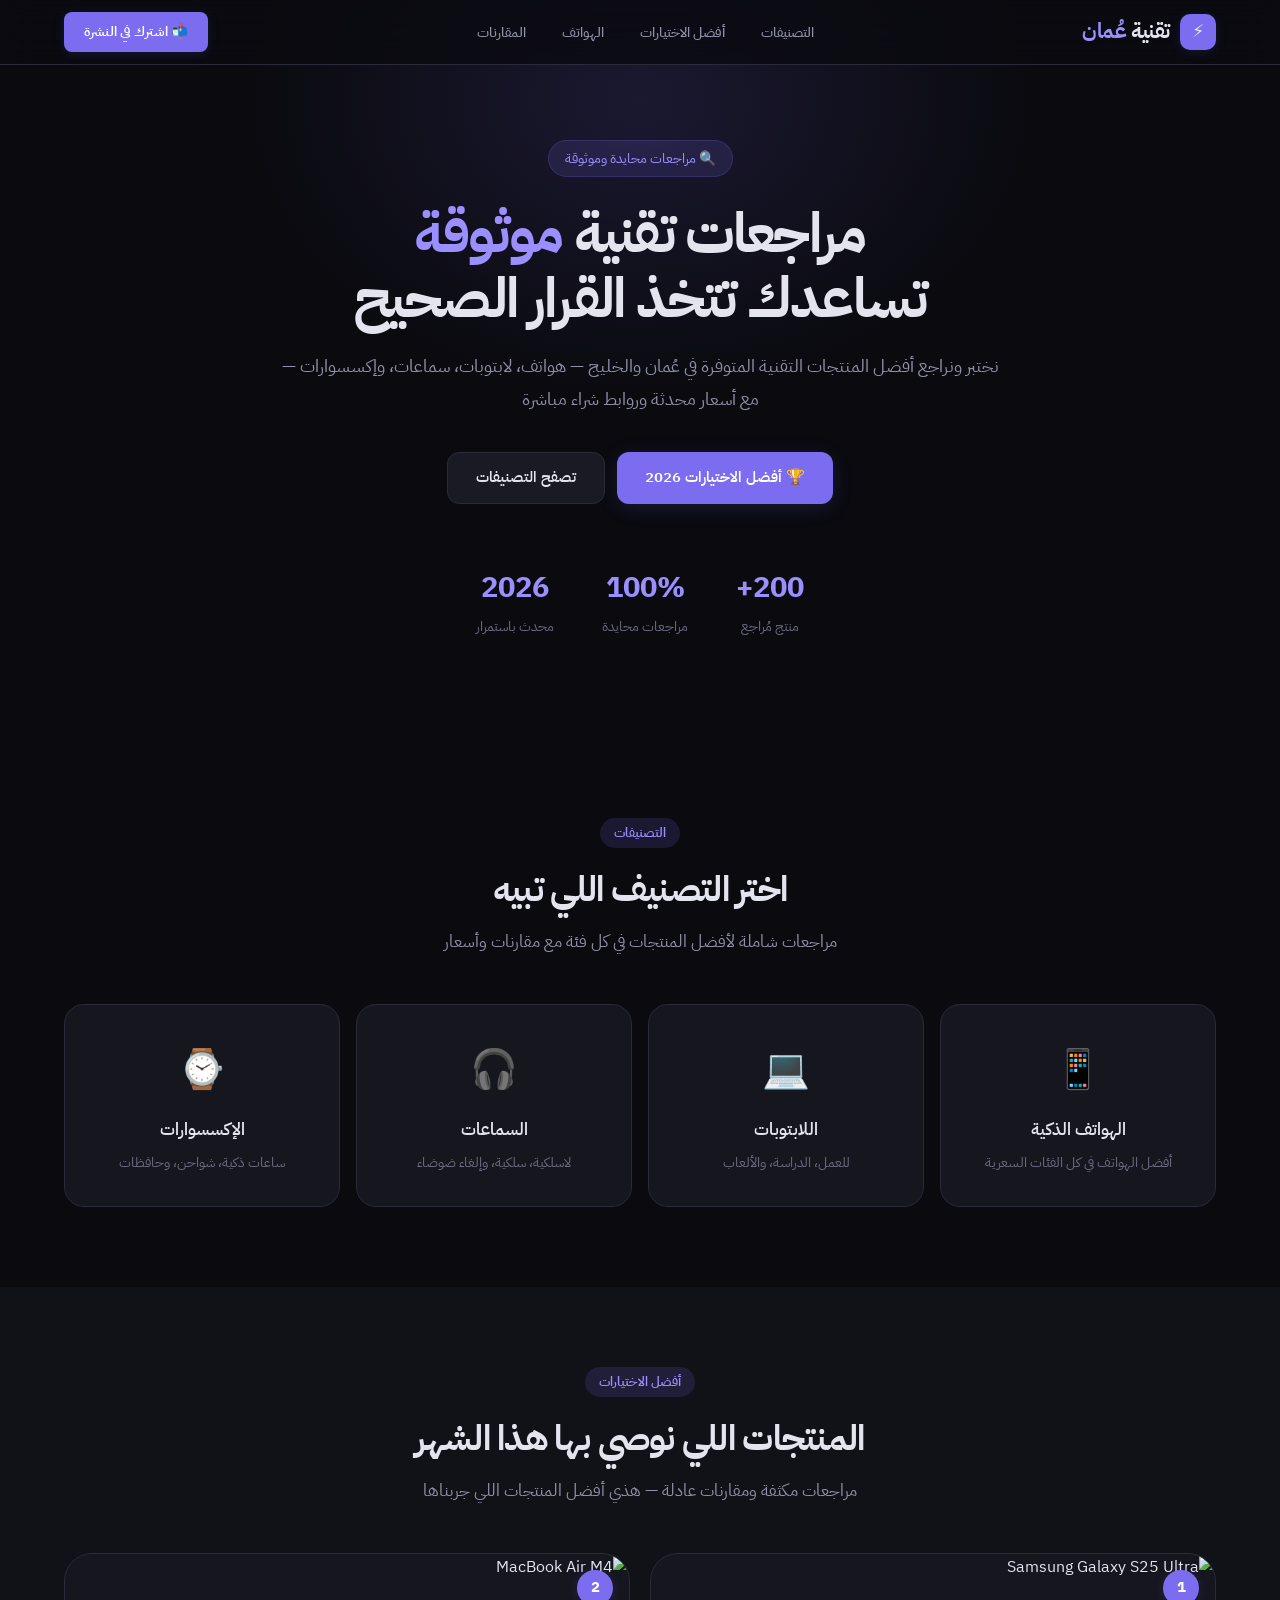
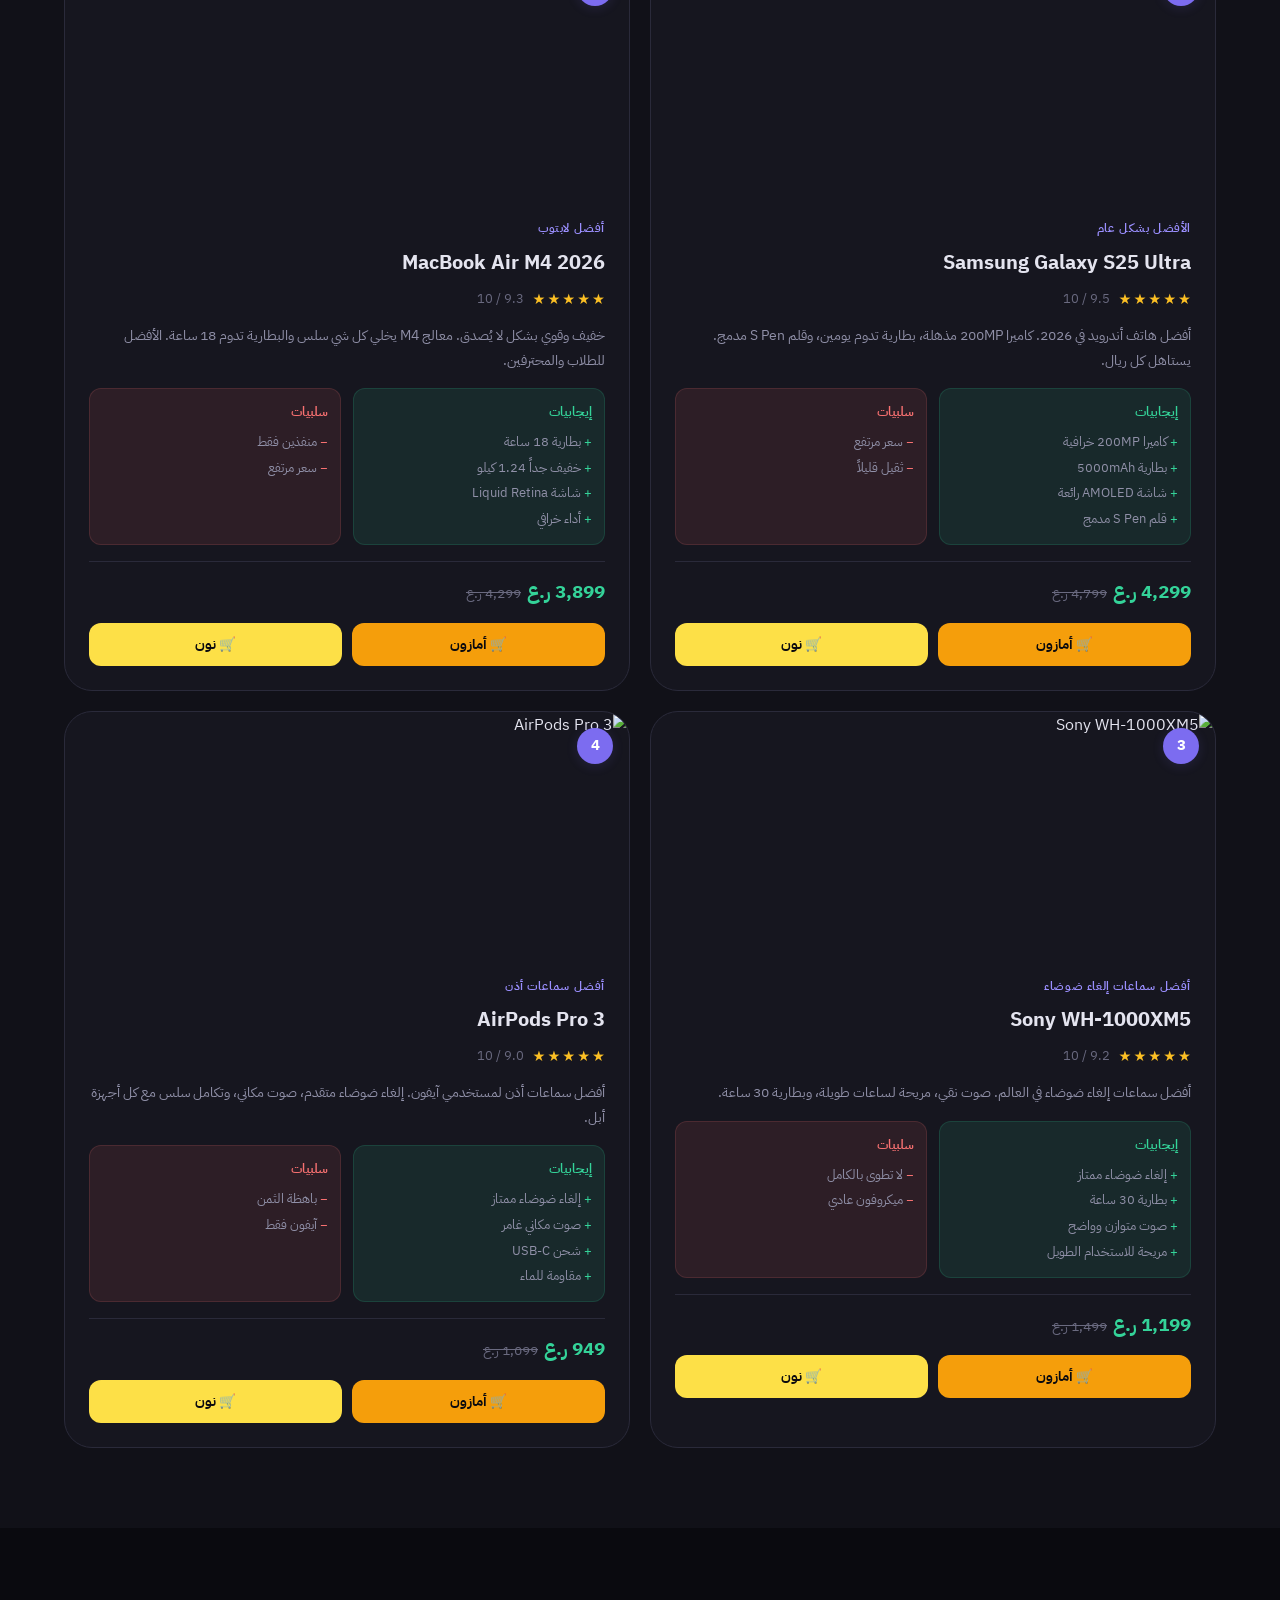
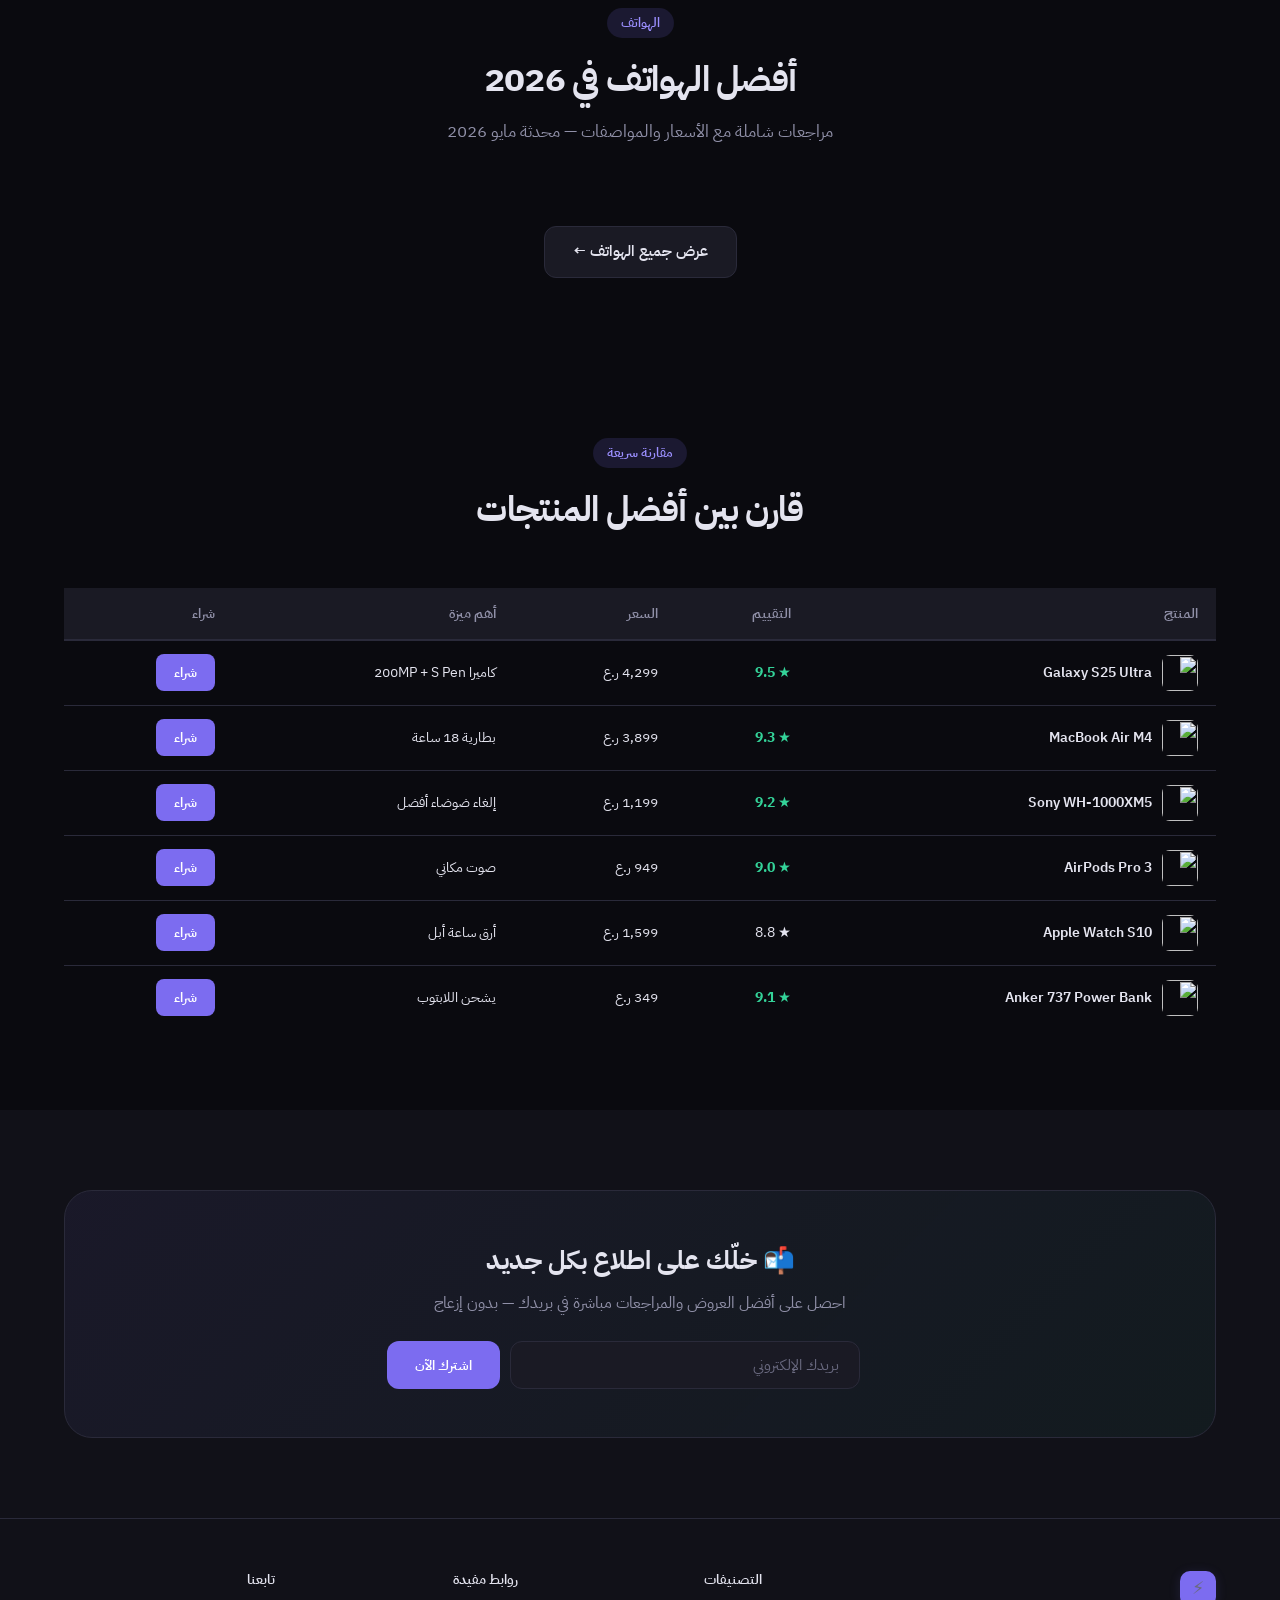
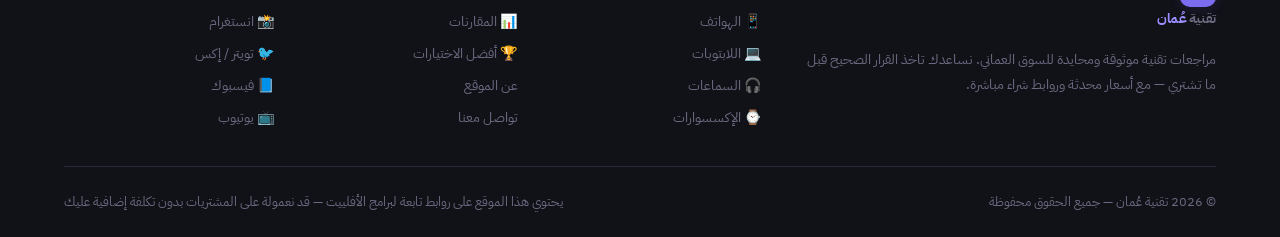
==== commit 300d47a2: "🔥 Complete site redesign - professional affiliate site - New homepage with modern dark design (IBM P" ====
--- a/index.html
+++ b/index.html
@@ -3,934 +3,351 @@
 <head>
 <meta charset="UTF-8">
 <meta name="viewport" content="width=device-width, initial-scale=1.0">
-<title>تقنية عُمان — مراجعات تقنية موثوقة</title>
-<meta name="description" content="مراجعات شاملة ومحايدة لأفضل المنتجات التقنية في عُمان. هواتف، لابتوبات، سماعات، إكسسوارات مع روابط شراء مباشرة.">
-<meta name="keywords" content="مراجعات, تقنية, عُمان, هواتف, لابتوبات, سماعات, أمازون, نون, أفضل المنتجات">
+<title>تقنية عُمان — مراجعات تقنية موثوقة للسوق العماني</title>
+<meta name="description" content="مراجعات شاملة ومحايدة لأفضل المنتجات التقنية في عُمان. هواتف، لابتوبات، سماعات مع أسعار محدثة وروابط شراء من أمازون ونون.">
+<meta name="keywords" content="مراجعات تقنية, عُمان, أفضل الهواتف, أفضل اللابتوبات, أفضل السماعات, أمازون عُمان, نون, مراجعة هاتف, مقارنة هواتف">
+<link rel="canonical" href="https://brqoman-site.vercel.app/">
 <link rel="preconnect" href="https://fonts.googleapis.com">
-<link href="https://fonts.googleapis.com/css2?family=Tajawal:wght@300;400;500;700;800;900&display=swap" rel="stylesheet">
+<link href="https://fonts.googleapis.com/css2?family=IBM+Plex+Sans+Arabic:wght@300;400;500;600;700&display=swap" rel="stylesheet">
+<script type="application/ld+json">
+{
+  "@context": "https://schema.org",
+  "@type": "WebSite",
+  "name": "تقنية عُمان",
+  "url": "https://brqoman-site.vercel.app/",
+  "description": "مراجعات تقنية موثوقة للسوق العماني",
+  "potentialAction": {
+    "@type": "SearchAction",
+    "target": "https://brqoman-site.vercel.app/search?q={search_term_string}",
+    "query-input": "required name=search_term_string"
+  }
+}
+</script>
 <style>
 :root {
-  --primary: #6C5CE7;
-  --primary-dark: #5A4BD1;
-  --secondary: #00B894;
-  --accent: #FDCB6E;
-  --dark: #0A0A1A;
-  --dark2: #141428;
-  --dark3: #1E1E3A;
-  --card: #1A1A35;
-  --card-hover: #222248;
-  --text: #E8E8F0;
-  --text-muted: #8888AA;
-  --border: #2A2A50;
-  --gradient1: linear-gradient(135deg, #6C5CE7, #A855F7);
-  --gradient2: linear-gradient(135deg, #00B894, #00CEC9);
-  --gradient3: linear-gradient(135deg, #FDCB6E, #E17055);
-  --shadow: 0 8px 32px rgba(0,0,0,0.3);
-  --shadow-lg: 0 16px 64px rgba(0,0,0,0.4);
-  --radius: 16px;
-  --radius-sm: 10px;
-}
-
-* { margin: 0; padding: 0; box-sizing: border-box; }
+  --bg: #0a0a0f;
+  --bg2: #111118;
+  --bg3: #1a1a24;
+  --card: #16161f;
+  --card-hover: #1e1e2a;
+  --border: #2a2a3a;
+  --border-light: #3a3a4f;
+  --text: #e4e4ef;
+  --text-dim: #9090a8;
+  --text-muted: #6a6a80;
+  --accent: #7c6cf0;
+  --accent-light: #9b8fff;
+  --accent-glow: rgba(124,108,240,0.15);
+  --green: #34d399;
+  --green-dim: rgba(52,211,153,0.1);
+  --amber: #fbbf24;
+  --amber-dim: rgba(251,191,36,0.1);
+  --red: #f87171;
+  --red-dim: rgba(248,113,113,0.1);
+  --radius: 12px;
+  --radius-lg: 20px;
+  --radius-xl: 28px;
+  --shadow: 0 4px 24px rgba(0,0,0,0.4);
+  --shadow-lg: 0 8px 48px rgba(0,0,0,0.5);
+  --transition: 0.3s cubic-bezier(0.4, 0, 0.2, 1);
+}
+
+*, *::before, *::after { margin: 0; padding: 0; box-sizing: border-box; }
+
+html { scroll-behavior: smooth; }
 
 body {
-  font-family: 'Tajawal', sans-serif;
-  background: var(--dark);
+  font-family: 'IBM Plex Sans Arabic', system-ui, sans-serif;
+  background: var(--bg);
   color: var(--text);
   line-height: 1.7;
-  overflow-x: hidden;
-}
-
-a { text-decoration: none; color: inherit; }
-
-/* Header */
+  -webkit-font-smoothing: antialiased;
+}
+
+a { text-decoration: none; color: inherit; transition: color var(--transition); }
+img { max-width: 100%; display: block; }
+.container { max-width: 1200px; margin: 0 auto; padding: 0 24px; }
+
+/* ─── Header ─── */
 .header {
-  position: fixed;
-  top: 0;
-  left: 0;
-  right: 0;
-  z-index: 1000;
-  background: rgba(10,10,26,0.85);
-  backdrop-filter: blur(20px);
+  position: fixed; top: 0; left: 0; right: 0; z-index: 100;
+  background: rgba(10,10,15,0.8);
+  backdrop-filter: blur(16px) saturate(1.4);
   border-bottom: 1px solid var(--border);
-  transition: all 0.3s;
-}
-
-.header-inner {
-  max-width: 1300px;
-  margin: 0 auto;
-  padding: 0 24px;
-  display: flex;
-  align-items: center;
-  justify-content: space-between;
-  height: 70px;
-}
-
-.logo {
-  display: flex;
-  align-items: center;
-  gap: 10px;
-  font-size: 1.5rem;
-  font-weight: 900;
-}
-
-.logo-icon {
-  font-size: 1.8rem;
-  filter: drop-shadow(0 0 8px rgba(108,92,231,0.5));
-}
-
-.logo .accent {
-  background: var(--gradient1);
-  -webkit-background-clip: text;
-  -webkit-text-fill-color: transparent;
-  background-clip: text;
-}
-
-.nav {
-  display: flex;
-  gap: 8px;
-}
-
+  transition: all var(--transition);
+}
+.header.scrolled { background: rgba(10,10,15,0.95); box-shadow: 0 2px 20px rgba(0,0,0,0.3); }
+.header-inner { display: flex; align-items: center; justify-content: space-between; height: 64px; }
+.logo { display: flex; align-items: center; gap: 10px; font-size: 1.3rem; font-weight: 700; letter-spacing: -0.02em; }
+.logo-mark {
+  width: 36px; height: 36px; background: var(--accent); border-radius: 10px;
+  display: flex; align-items: center; justify-content: center; font-size: 1.1rem;
+  box-shadow: 0 2px 12px var(--accent-glow);
+}
+.logo-accent { color: var(--accent-light); }
+.nav { display: flex; gap: 4px; }
 .nav a {
-  padding: 8px 18px;
-  border-radius: 50px;
-  font-weight: 500;
-  font-size: 0.95rem;
-  color: var(--text-muted);
-  transition: all 0.3s;
-}
-
-.nav a:hover {
-  color: var(--text);
-  background: var(--dark3);
-}
-
-.menu-toggle {
-  display: none;
-  background: none;
-  border: none;
-  color: var(--text);
-  font-size: 1.5rem;
-  cursor: pointer;
-}
-
-/* Hero */
+  padding: 8px 16px; border-radius: 8px; font-size: 0.9rem; font-weight: 500;
+  color: var(--text-dim); transition: all var(--transition);
+}
+.nav a:hover { color: var(--text); background: var(--bg3); }
+.header-cta {
+  padding: 8px 20px; background: var(--accent); color: white; border-radius: 8px;
+  font-weight: 600; font-size: 0.85rem; transition: all var(--transition);
+  box-shadow: 0 2px 12px var(--accent-glow);
+}
+.header-cta:hover { background: var(--accent-light); transform: translateY(-1px); }
+.menu-btn { display: none; background: none; border: none; color: var(--text); font-size: 1.4rem; cursor: pointer; }
+
+/* ─── Hero ─── */
 .hero {
-  min-height: 100vh;
-  display: flex;
-  align-items: center;
-  position: relative;
-  overflow: hidden;
-  padding: 120px 24px 80px;
-}
-
-.hero::before {
-  content: '';
-  position: absolute;
-  top: -50%;
-  right: -30%;
-  width: 800px;
-  height: 800px;
-  background: radial-gradient(circle, rgba(108,92,231,0.15), transparent 70%);
-  border-radius: 50%;
-  animation: float 8s ease-in-out infinite;
-}
-
-.hero::after {
-  content: '';
-  position: absolute;
-  bottom: -30%;
-  left: -20%;
-  width: 600px;
-  height: 600px;
-  background: radial-gradient(circle, rgba(0,184,148,0.1), transparent 70%);
-  border-radius: 50%;
-  animation: float 10s ease-in-out infinite reverse;
-}
-
-@keyframes float {
-  0%, 100% { transform: translateY(0) rotate(0deg); }
-  50% { transform: translateY(-30px) rotate(5deg); }
-}
-
-.hero-content {
-  max-width: 1300px;
-  margin: 0 auto;
-  width: 100%;
-  position: relative;
-  z-index: 2;
-}
-
+  padding: 140px 0 100px; position: relative; overflow: hidden;
+}
+.hero-glow {
+  position: absolute; top: -200px; left: 50%; transform: translateX(-50%);
+  width: 800px; height: 600px; background: radial-gradient(ellipse, var(--accent-glow), transparent 70%);
+  pointer-events: none; z-index: 0;
+}
+.hero-inner { position: relative; z-index: 1; text-align: center; max-width: 720px; margin: 0 auto; }
+.hero-badge {
+  display: inline-flex; align-items: center; gap: 8px;
+  padding: 6px 16px; background: var(--accent-glow); border: 1px solid rgba(124,108,240,0.2);
+  border-radius: 50px; font-size: 0.85rem; color: var(--accent-light); margin-bottom: 24px;
+}
 .hero h1 {
-  font-size: clamp(2.2rem, 5vw, 4rem);
-  font-weight: 900;
-  line-height: 1.2;
-  margin-bottom: 20px;
-}
-
-.hero h1 .highlight {
-  background: var(--gradient1);
-  -webkit-background-clip: text;
-  -webkit-text-fill-color: transparent;
-  background-clip: text;
-}
-
-.hero p {
-  font-size: 1.2rem;
-  color: var(--text-muted);
-  max-width: 600px;
-  margin-bottom: 40px;
-}
-
-.hero-buttons {
-  display: flex;
-  gap: 16px;
-  flex-wrap: wrap;
-}
-
+  font-size: clamp(2.2rem, 5vw, 3.5rem); font-weight: 700; line-height: 1.15;
+  letter-spacing: -0.03em; margin-bottom: 20px;
+}
+.hero h1 strong { color: var(--accent-light); font-weight: 700; }
+.hero p { font-size: 1.15rem; color: var(--text-dim); margin-bottom: 36px; line-height: 1.8; }
+.hero-actions { display: flex; gap: 12px; justify-content: center; flex-wrap: wrap; }
 .btn {
-  display: inline-flex;
-  align-items: center;
-  gap: 8px;
-  padding: 14px 32px;
-  border-radius: 50px;
-  font-weight: 700;
-  font-size: 1rem;
-  font-family: 'Tajawal', sans-serif;
-  cursor: pointer;
-  transition: all 0.3s;
-  border: none;
-}
-
-.btn-primary {
-  background: var(--gradient1);
-  color: white;
-  box-shadow: 0 4px 20px rgba(108,92,231,0.4);
-}
-
-.btn-primary:hover {
-  transform: translateY(-2px);
-  box-shadow: 0 8px 30px rgba(108,92,231,0.6);
-}
-
-.btn-secondary {
-  background: var(--dark3);
-  color: var(--text);
-  border: 1px solid var(--border);
-}
-
-.btn-secondary:hover {
-  background: var(--card);
-  border-color: var(--primary);
-}
-
-/* Stats Bar */
-.stats-bar {
-  display: flex;
-  gap: 40px;
-  margin-top: 60px;
-  flex-wrap: wrap;
-}
-
-.stat {
-  text-align: center;
-}
-
-.stat-number {
-  font-size: 2rem;
-  font-weight: 900;
-  background: var(--gradient1);
-  -webkit-background-clip: text;
-  -webkit-text-fill-color: transparent;
-  background-clip: text;
-}
-
-.stat-label {
-  font-size: 0.9rem;
-  color: var(--text-muted);
-}
-
-/* Categories Section */
-.section {
-  padding: 100px 24px;
-  max-width: 1300px;
-  margin: 0 auto;
-}
-
-.section-header {
-  text-align: center;
-  margin-bottom: 60px;
-}
-
-.section-header h2 {
-  font-size: clamp(1.8rem, 3.5vw, 2.8rem);
-  font-weight: 900;
-  margin-bottom: 12px;
-}
-
-.section-header p {
-  color: var(--text-muted);
-  font-size: 1.1rem;
-  max-width: 600px;
-  margin: 0 auto;
-}
-
-/* Category Cards */
-.categories-grid {
-  display: grid;
-  grid-template-columns: repeat(auto-fit, minmax(280px, 1fr));
-  gap: 24px;
-}
-
+  display: inline-flex; align-items: center; gap: 8px;
+  padding: 12px 28px; border-radius: var(--radius); font-weight: 600; font-size: 0.95rem;
+  font-family: inherit; cursor: pointer; transition: all var(--transition); border: none;
+}
+.btn-primary { background: var(--accent); color: white; box-shadow: 0 4px 20px var(--accent-glow); }
+.btn-primary:hover { background: var(--accent-light); transform: translateY(-2px); box-shadow: 0 6px 28px var(--accent-glow); }
+.btn-ghost { background: var(--bg3); color: var(--text); border: 1px solid var(--border); }
+.btn-ghost:hover { background: var(--card-hover); border-color: var(--border-light); }
+
+/* ─── Stats ─── */
+.stats { display: flex; justify-content: center; gap: 48px; margin-top: 60px; flex-wrap: wrap; }
+.stat { text-align: center; }
+.stat-val { font-size: 1.8rem; font-weight: 700; color: var(--accent-light); }
+.stat-lbl { font-size: 0.85rem; color: var(--text-muted); margin-top: 2px; }
+
+/* ─── Section ─── */
+.section { padding: 80px 0; }
+.section-header { text-align: center; margin-bottom: 48px; }
+.section-tag {
+  display: inline-block; padding: 4px 14px; background: var(--accent-glow);
+  border-radius: 50px; font-size: 0.8rem; color: var(--accent-light); font-weight: 600; margin-bottom: 12px;
+}
+.section-title { font-size: clamp(1.6rem, 3vw, 2.2rem); font-weight: 700; letter-spacing: -0.02em; margin-bottom: 8px; }
+.section-desc { color: var(--text-dim); font-size: 1.05rem; max-width: 560px; margin: 0 auto; }
+
+/* ─── Category Cards ─── */
+.cats-grid { display: grid; grid-template-columns: repeat(4, 1fr); gap: 16px; }
 .cat-card {
-  background: var(--card);
-  border: 1px solid var(--border);
-  border-radius: var(--radius);
-  padding: 40px 30px;
-  text-align: center;
-  transition: all 0.4s cubic-bezier(0.175, 0.885, 0.32, 1.275);
-  cursor: pointer;
-  position: relative;
-  overflow: hidden;
-}
-
-.cat-card::before {
-  content: '';
-  position: absolute;
-  top: 0;
-  left: 0;
-  right: 0;
-  height: 3px;
-  background: var(--gradient1);
-  transform: scaleX(0);
-  transition: transform 0.4s;
-}
-
-.cat-card:hover::before {
-  transform: scaleX(1);
-}
-
-.cat-card:hover {
-  transform: translateY(-8px);
-  background: var(--card-hover);
-  box-shadow: var(--shadow-lg);
-  border-color: var(--primary);
-}
-
-.cat-icon {
-  font-size: 3.5rem;
-  margin-bottom: 20px;
-  display: block;
-}
-
-.cat-card h3 {
-  font-size: 1.3rem;
-  font-weight: 800;
-  margin-bottom: 8px;
-}
-
-.cat-card p {
-  color: var(--text-muted);
-  font-size: 0.95rem;
-}
-
-/* Products Section */
-.products-section {
-  background: var(--dark2);
-  padding: 100px 24px;
-}
-
-.products-grid {
-  display: grid;
-  grid-template-columns: repeat(auto-fit, minmax(320px, 1fr));
-  gap: 28px;
-  max-width: 1300px;
-  margin: 0 auto;
-}
-
-/* Product Card */
+  background: var(--card); border: 1px solid var(--border); border-radius: var(--radius-lg);
+  padding: 32px 24px; text-align: center; transition: all var(--transition); cursor: pointer;
+}
+.cat-card:hover { background: var(--card-hover); border-color: var(--accent); transform: translateY(-4px); box-shadow: var(--shadow); }
+.cat-icon { font-size: 2.4rem; margin-bottom: 14px; display: block; }
+.cat-card h3 { font-size: 1.05rem; font-weight: 600; margin-bottom: 6px; }
+.cat-card p { font-size: 0.85rem; color: var(--text-muted); }
+
+/* ─── Product Cards ─── */
+.products-grid { display: grid; grid-template-columns: repeat(3, 1fr); gap: 20px; }
 .product-card {
-  background: var(--card);
-  border: 1px solid var(--border);
-  border-radius: var(--radius);
-  overflow: hidden;
-  transition: all 0.4s;
-  position: relative;
-}
-
-.product-card:hover {
-  transform: translateY(-6px);
-  box-shadow: var(--shadow-lg);
-  border-color: var(--primary);
-}
-
-.product-image {
-  width: 100%;
-  height: 220px;
-  object-fit: cover;
-  display: block;
-}
-
-.product-badge {
-  position: absolute;
-  top: 16px;
-  right: 16px;
-  padding: 6px 14px;
-  border-radius: 50px;
-  font-size: 0.8rem;
-  font-weight: 700;
-  z-index: 2;
-}
-
-.badge-best {
-  background: var(--gradient1);
-  color: white;
-}
-
-.budget-best {
-  background: var(--gradient2);
-  color: white;
-}
-
-.badge-new {
-  background: var(--gradient3);
-  color: var(--dark);
-}
-
-.product-info {
-  padding: 24px;
-}
-
-.product-category {
-  font-size: 0.8rem;
-  color: var(--primary);
-  font-weight: 700;
-  text-transform: uppercase;
-  letter-spacing: 1px;
-  margin-bottom: 8px;
-}
-
-.product-info h3 {
-  font-size: 1.2rem;
-  font-weight: 800;
-  margin-bottom: 12px;
-  line-height: 1.4;
-}
-
-/* Stars */
-.stars {
-  display: flex;
-  gap: 2px;
-  margin-bottom: 12px;
-}
-
-.star {
-  color: var(--accent);
-  font-size: 1.1rem;
-}
-
-.star.empty {
-  color: var(--border);
-}
-
-.rating-text {
-  font-size: 0.85rem;
-  color: var(--text-muted);
-  margin-right: 8px;
-}
-
-/* Price */
-.price-row {
-  display: flex;
-  align-items: center;
-  gap: 12px;
-  margin-bottom: 16px;
-}
-
-.price {
-  font-size: 1.4rem;
-  font-weight: 900;
-  color: var(--secondary);
-}
-
-.price-old {
-  font-size: 1rem;
-  color: var(--text-muted);
-  text-decoration: line-through;
-}
-
-.discount {
-  background: rgba(231,76,60,0.2);
-  color: #E74C3C;
-  padding: 2px 10px;
-  border-radius: 50px;
-  font-size: 0.8rem;
-  font-weight: 700;
-}
-
-/* Features */
-.features {
-  list-style: none;
-  margin-bottom: 20px;
-}
-
-.features li {
-  padding: 6px 0;
-  font-size: 0.9rem;
-  color: var(--text-muted);
-  display: flex;
-  align-items: center;
-  gap: 8px;
-}
-
-.features li::before {
-  content: '✓';
-  color: var(--secondary);
-  font-weight: 700;
-  font-size: 0.85rem;
-}
-
-/* CTA Buttons */
-.cta-row {
-  display: flex;
-  gap: 10px;
-}
-
-.btn-amazon {
-  flex: 1;
-  background: #FF9900;
-  color: #232F3E;
-  padding: 12px 20px;
-  border-radius: var(--radius-sm);
-  font-weight: 800;
-  font-size: 0.9rem;
-  text-align: center;
-  transition: all 0.3s;
-  border: none;
-  cursor: pointer;
-  font-family: 'Tajawal', sans-serif;
-}
-
-.btn-amazon:hover {
-  background: #FFB84D;
-  transform: translateY(-2px);
-  box-shadow: 0 4px 15px rgba(255,153,0,0.4);
-}
-
-.btn-noon {
-  flex: 1;
-  background: #FEEE00;
-  color: #1A1A1A;
-  padding: 12px 20px;
-  border-radius: var(--radius-sm);
-  font-weight: 800;
-  font-size: 0.9rem;
-  text-align: center;
-  transition: all 0.3s;
-  border: none;
-  cursor: pointer;
-  font-family: 'Tajawal', sans-serif;
-}
-
-.btn-noon:hover {
-  background: #FFF366;
-  transform: translateY(-2px);
-  box-shadow: 0 4px 15px rgba(254,238,0,0.3);
-}
-
-.btn-review {
-  width: 100%;
-  background: var(--dark3);
-  color: var(--text);
-  padding: 12px 20px;
-  border-radius: var(--radius-sm);
-  font-weight: 700;
-  font-size: 0.9rem;
-  text-align: center;
-  transition: all 0.3s;
-  border: 1px solid var(--border);
-  cursor: pointer;
-  font-family: 'Tajawal', sans-serif;
-  margin-top: 10px;
-}
-
-.btn-review:hover {
-  background: var(--primary);
-  border-color: var(--primary);
-}
-
-/* Comparison Table */
-.compare-section {
-  padding: 100px 24px;
-  max-width: 1300px;
-  margin: 0 auto;
-}
-
-.compare-table {
-  width: 100%;
-  border-collapse: separate;
-  border-spacing: 0;
-  background: var(--card);
-  border: 1px solid var(--border);
-  border-radius: var(--radius);
-  overflow: hidden;
-}
-
+  background: var(--card); border: 1px solid var(--border); border-radius: var(--radius-lg);
+  overflow: hidden; transition: all var(--transition); position: relative;
+}
+.product-card:hover { border-color: var(--accent); transform: translateY(-4px); box-shadow: var(--shadow-lg); }
+.product-card .badge {
+  position: absolute; top: 14px; right: 14px; z-index: 3;
+  padding: 4px 12px; border-radius: 6px; font-size: 0.75rem; font-weight: 700;
+}
+.badge-pick { background: var(--accent); color: white; }
+.badge-value { background: var(--green); color: #0a0a0f; }
+.badge-new { background: var(--amber); color: #0a0a0f; }
+.product-thumb { width: 100%; height: 200px; object-fit: cover; }
+.product-body { padding: 20px; }
+.product-meta { font-size: 0.75rem; color: var(--accent-light); font-weight: 600; text-transform: uppercase; letter-spacing: 0.05em; margin-bottom: 6px; }
+.product-body h3 { font-size: 1.1rem; font-weight: 600; margin-bottom: 10px; line-height: 1.4; }
+.stars { display: flex; gap: 2px; margin-bottom: 12px; align-items: center; }
+.star { color: var(--amber); font-size: 0.9rem; }
+.star-o { color: var(--border); font-size: 0.9rem; }
+.rating-val { font-size: 0.8rem; color: var(--text-muted); margin-right: 6px; }
+.product-features { list-style: none; margin-bottom: 16px; }
+.product-features li {
+  font-size: 0.85rem; color: var(--text-dim); padding: 4px 0;
+  display: flex; align-items: center; gap: 8px;
+}
+.product-features li::before { content: '✓'; color: var(--green); font-weight: 700; font-size: 0.8rem; flex-shrink: 0; }
+.product-footer { display: flex; align-items: center; justify-content: space-between; gap: 12px; padding-top: 14px; border-top: 1px solid var(--border); }
+.price { font-size: 1.2rem; font-weight: 700; color: var(--green); }
+.price-old { font-size: 0.85rem; color: var(--text-muted); text-decoration: line-through; margin-right: 6px; }
+.btn-buy {
+  padding: 8px 18px; background: var(--accent); color: white; border-radius: 8px;
+  font-weight: 600; font-size: 0.85rem; border: none; cursor: pointer; transition: all var(--transition);
+  font-family: inherit; white-space: nowrap;
+}
+.btn-buy:hover { background: var(--accent-light); transform: translateY(-1px); }
+
+/* ─── Top Picks (Featured) ─── */
+.top-picks { background: var(--bg2); }
+.featured-grid { display: grid; grid-template-columns: repeat(2, 1fr); gap: 20px; }
+.featured-card {
+  background: var(--card); border: 1px solid var(--border); border-radius: var(--radius-xl);
+  overflow: hidden; transition: all var(--transition); position: relative;
+}
+.featured-card:hover { border-color: var(--accent); transform: translateY(-4px); box-shadow: var(--shadow-lg); }
+.featured-rank {
+  position: absolute; top: 16px; right: 16px; z-index: 3;
+  width: 36px; height: 36px; background: var(--accent); border-radius: 50%;
+  display: flex; align-items: center; justify-content: center;
+  font-weight: 700; font-size: 0.95rem; color: white;
+  box-shadow: 0 2px 12px var(--accent-glow);
+}
+.featured-thumb { width: 100%; height: 240px; object-fit: cover; }
+.featured-body { padding: 24px; }
+.featured-body h3 { font-size: 1.25rem; font-weight: 700; margin-bottom: 8px; }
+.featured-body .verdict { font-size: 0.9rem; color: var(--text-dim); margin-bottom: 16px; line-height: 1.7; }
+.pros-cons { display: grid; grid-template-columns: 1fr 1fr; gap: 12px; margin-bottom: 16px; }
+.pros-box { background: var(--green-dim); border: 1px solid rgba(52,211,153,0.15); border-radius: var(--radius); padding: 12px; }
+.cons-box { background: var(--red-dim); border: 1px solid rgba(248,113,113,0.15); border-radius: var(--radius); padding: 12px; }
+.pros-box h4 { font-size: 0.8rem; color: var(--green); font-weight: 600; margin-bottom: 6px; }
+.cons-box h4 { font-size: 0.8rem; color: var(--red); font-weight: 600; margin-bottom: 6px; }
+.pros-box li, .cons-box li { font-size: 0.8rem; color: var(--text-dim); padding: 2px 0; list-style: none; }
+.pros-box li::before { content: '+ '; color: var(--green); }
+.cons-box li::before { content: '− '; color: var(--red); }
+.featured-actions { display: flex; gap: 10px; }
+.btn-amazon { flex: 1; background: #f59e0b; color: #0a0a0f; padding: 10px 20px; border-radius: var(--radius); font-weight: 700; font-size: 0.85rem; text-align: center; border: none; cursor: pointer; transition: all var(--transition); font-family: inherit; }
+.btn-amazon:hover { background: #fbbf24; transform: translateY(-1px); }
+.btn-noon { flex: 1; background: #fde047; color: #0a0a0f; padding: 10px 20px; border-radius: var(--radius); font-weight: 700; font-size: 0.85rem; text-align: center; border: none; cursor: pointer; transition: all var(--transition); font-family: inherit; }
+.btn-noon:hover { background: #fef08a; transform: translateY(-1px); }
+
+/* ─── Comparison Table ─── */
+.compare-wrap { overflow-x: auto; }
+.compare-table { width: 100%; border-collapse: separate; border-spacing: 0; }
 .compare-table th {
-  background: var(--dark3);
-  padding: 18px 20px;
-  text-align: right;
-  font-weight: 700;
-  font-size: 0.95rem;
-  border-bottom: 2px solid var(--border);
-}
-
+  background: var(--bg3); padding: 14px 18px; text-align: right; font-weight: 600;
+  font-size: 0.85rem; color: var(--text-dim); border-bottom: 2px solid var(--border);
+}
 .compare-table td {
-  padding: 16px 20px;
-  border-bottom: 1px solid var(--border);
-  font-size: 0.95rem;
-}
-
-.compare-table tr:last-child td {
-  border-bottom: none;
-}
-
-.compare-table tr:hover td {
-  background: var(--card-hover);
-}
-
-.compare-table .product-name {
-  display: flex;
-  align-items: center;
-  gap: 12px;
-}
-
-.compare-table .mini-img {
-  width: 40px;
-  height: 40px;
-  border-radius: 8px;
-  object-fit: cover;
-}
-
-.winner {
-  color: var(--secondary);
-  font-weight: 700;
-}
-
-/* Newsletter */
-.newsletter {
-  background: var(--gradient1);
-  padding: 80px 24px;
-  text-align: center;
-  position: relative;
-  overflow: hidden;
-}
-
-.newsletter::before {
-  content: '';
-  position: absolute;
-  top: -50%;
-  right: -20%;
-  width: 500px;
-  height: 500px;
-  background: rgba(255,255,255,0.05);
-  border-radius: 50%;
-}
-
-.newsletter h2 {
-  font-size: 2rem;
-  font-weight: 900;
-  margin-bottom: 12px;
-  position: relative;
-}
-
-.newsletter p {
-  opacity: 0.9;
-  margin-bottom: 30px;
-  position: relative;
-}
-
-.newsletter-form {
-  display: flex;
-  gap: 12px;
-  max-width: 500px;
-  margin: 0 auto;
-  position: relative;
-}
-
-.newsletter-form input {
-  flex: 1;
-  padding: 14px 24px;
-  border-radius: 50px;
-  border: none;
-  font-size: 1rem;
-  font-family: 'Tajawal', sans-serif;
-  background: rgba(255,255,255,0.15);
-  color: white;
-  outline: none;
-}
-
-.newsletter-form input::placeholder {
-  color: rgba(255,255,255,0.6);
-}
-
-.newsletter-form button {
-  padding: 14px 32px;
-  border-radius: 50px;
-  border: none;
-  background: white;
-  color: var(--primary);
-  font-weight: 800;
-  font-size: 1rem;
-  font-family: 'Tajawal', sans-serif;
-  cursor: pointer;
-  transition: all 0.3s;
-}
-
-.newsletter-form button:hover {
-  transform: translateY(-2px);
-  box-shadow: 0 4px 20px rgba(0,0,0,0.2);
-}
-
-/* Footer */
-.footer {
-  background: var(--dark2);
-  border-top: 1px solid var(--border);
-  padding: 60px 24px 30px;
-}
-
-.footer-inner {
-  max-width: 1300px;
-  margin: 0 auto;
-  display: grid;
-  grid-template-columns: repeat(auto-fit, minmax(200px, 1fr));
-  gap: 40px;
-  margin-bottom: 40px;
-}
-
-.footer-col h4 {
-  font-size: 1.1rem;
-  font-weight: 800;
-  margin-bottom: 20px;
-}
-
-.footer-col a {
-  display: block;
-  color: var(--text-muted);
-  padding: 6px 0;
-  font-size: 0.95rem;
-  transition: color 0.3s;
-}
-
-.footer-col a:hover {
-  color: var(--primary);
-}
-
+  padding: 14px 18px; border-bottom: 1px solid var(--border); font-size: 0.9rem;
+  vertical-align: middle;
+}
+.compare-table tr:last-child td { border-bottom: none; }
+.compare-table tr:hover td { background: var(--card-hover); }
+.compare-table .p-name { display: flex; align-items: center; gap: 10px; font-weight: 600; }
+.compare-table .p-img { width: 36px; height: 36px; border-radius: 8px; object-fit: cover; }
+.compare-table .winner { color: var(--green); font-weight: 700; }
+
+/* ─── Newsletter ─── */
+.nl-section { background: var(--bg2); }
+.nl-box {
+  background: linear-gradient(135deg, rgba(124,108,240,0.08), rgba(52,211,153,0.05));
+  border: 1px solid var(--border); border-radius: var(--radius-xl); padding: 48px; text-align: center;
+}
+.nl-box h2 { font-size: 1.6rem; font-weight: 700; margin-bottom: 8px; }
+.nl-box p { color: var(--text-dim); margin-bottom: 24px; }
+.nl-form { display: flex; gap: 10px; max-width: 440px; margin: 0 auto; }
+.nl-form input {
+  flex: 1; padding: 12px 20px; border-radius: var(--radius); border: 1px solid var(--border);
+  background: var(--bg3); color: var(--text); font-size: 0.95rem; font-family: inherit; outline: none;
+  transition: border-color var(--transition);
+}
+.nl-form input:focus { border-color: var(--accent); }
+.nl-form input::placeholder { color: var(--text-muted); }
+.nl-form button {
+  padding: 12px 28px; background: var(--accent); color: white; border-radius: var(--radius);
+  font-weight: 600; font-size: 0.9rem; border: none; cursor: pointer; transition: all var(--transition);
+  font-family: inherit; white-space: nowrap;
+}
+.nl-form button:hover { background: var(--accent-light); }
+
+/* ─── Footer ─── */
+.footer { border-top: 1px solid var(--border); padding: 48px 0 24px; background: var(--bg2); }
+.footer-grid { display: grid; grid-template-columns: 2fr 1fr 1fr 1fr; gap: 32px; margin-bottom: 32px; }
+.footer-brand p { color: var(--text-muted); font-size: 0.9rem; margin-top: 12px; line-height: 1.7; }
+.footer h4 { font-size: 0.9rem; font-weight: 600; margin-bottom: 14px; }
+.footer a { display: block; color: var(--text-muted); font-size: 0.88rem; padding: 4px 0; transition: color var(--transition); }
+.footer a:hover { color: var(--accent-light); }
 .footer-bottom {
-  max-width: 1300px;
-  margin: 0 auto;
-  padding-top: 30px;
-  border-top: 1px solid var(--border);
-  display: flex;
-  justify-content: space-between;
-  align-items: center;
-  flex-wrap: wrap;
-  gap: 16px;
-  color: var(--text-muted);
-  font-size: 0.9rem;
-}
-
-/* Scroll animations */
-.fade-up {
-  opacity: 0;
-  transform: translateY(30px);
-  transition: all 0.6s ease;
-}
-
-.fade-up.visible {
-  opacity: 1;
-  transform: translateY(0);
-}
-
-/* Responsive */
+  display: flex; justify-content: space-between; align-items: center;
+  padding-top: 24px; border-top: 1px solid var(--border);
+  color: var(--text-muted); font-size: 0.82rem; flex-wrap: wrap; gap: 12px;
+}
+
+/* ─── Responsive ─── */
+@media (max-width: 1024px) {
+  .cats-grid { grid-template-columns: repeat(2, 1fr); }
+  .products-grid { grid-template-columns: repeat(2, 1fr); }
+  .featured-grid { grid-template-columns: 1fr; }
+  .footer-grid { grid-template-columns: 1fr 1fr; }
+}
 @media (max-width: 768px) {
-  .nav { display: none; }
-  .menu-toggle { display: block; }
-  
-  .nav.active {
-    display: flex;
-    flex-direction: column;
-    position: absolute;
-    top: 70px;
-    left: 0;
-    right: 0;
-    background: var(--dark2);
-    border-bottom: 1px solid var(--border);
-    padding: 16px;
+  .nav, .header-cta { display: none; }
+  .menu-btn { display: block; }
+  .nav.open {
+    display: flex; flex-direction: column; position: absolute; top: 64px; left: 0; right: 0;
+    background: var(--bg2); border-bottom: 1px solid var(--border); padding: 12px 24px; gap: 4px;
   }
-  
-  .hero { padding: 100px 20px 60px; }
-  .stats-bar { gap: 24px; }
-  .newsletter-form { flex-direction: column; }
-  .cta-row { flex-direction: column; }
-  .compare-table { font-size: 0.85rem; }
-  .compare-table th, .compare-table td { padding: 12px 10px; }
-}
-
-/* Top Picks Ribbon */
-.top-picks {
-  padding: 100px 24px;
-  max-width: 1300px;
-  margin: 0 auto;
-}
-
-.top-picks-grid {
-  display: grid;
-  grid-template-columns: repeat(auto-fit, minmax(350px, 1fr));
-  gap: 28px;
-}
-
-.top-pick-card {
-  background: var(--card);
-  border: 1px solid var(--border);
-  border-radius: var(--radius);
-  overflow: hidden;
-  transition: all 0.4s;
-  position: relative;
-}
-
-.top-pick-card:hover {
-  transform: translateY(-6px);
-  box-shadow: var(--shadow-lg);
-  border-color: var(--primary);
-}
-
-.top-pick-card .rank {
-  position: absolute;
-  top: 16px;
-  right: 16px;
-  width: 40px;
-  height: 40px;
-  background: var(--gradient1);
-  border-radius: 50%;
-  display: flex;
-  align-items: center;
-  justify-content: center;
-  font-weight: 900;
-  font-size: 1.1rem;
-  z-index: 3;
-  box-shadow: 0 4px 15px rgba(108,92,231,0.5);
-}
-
-.top-pick-image {
-  width: 100%;
-  height: 250px;
-  object-fit: cover;
-}
-
-.top-pick-info {
-  padding: 24px;
-}
-
-.top-pick-info h3 {
-  font-size: 1.3rem;
-  font-weight: 800;
-  margin-bottom: 8px;
-}
-
-.top-pick-info .verdict {
-  color: var(--text-muted);
-  font-size: 0.95rem;
-  margin-bottom: 16px;
-  line-height: 1.6;
-}
-
-/* Pros Cons */
-.pros-cons {
-  display: grid;
-  grid-template-columns: 1fr 1fr;
-  gap: 16px;
-  margin-bottom: 20px;
-}
-
-.pros, .cons {
-  padding: 14px;
-  border-radius: var(--radius-sm);
-}
-
-.pros {
-  background: rgba(0,184,148,0.1);
-  border: 1px solid rgba(0,184,148,0.2);
-}
-
-.cons {
-  background: rgba(231,76,60,0.1);
-  border: 1px solid rgba(231,76,60,0.2);
-}
-
-.pros h4, .cons h4 {
-  font-size: 0.85rem;
-  font-weight: 700;
-  margin-bottom: 8px;
-}
-
-.pros h4 { color: var(--secondary); }
-.cons h4 { color: #E74C3C; }
-
-.pros ul, .cons ul {
-  list-style: none;
-  font-size: 0.85rem;
-  color: var(--text-muted);
-}
-
-.pros li, .cons li {
-  padding: 3px 0;
-}
-
-.pros li::before { content: '+ '; color: var(--secondary); }
-.cons li::before { content: '- '; color: #E74C3C; }
+  .hero { padding: 120px 0 70px; }
+  .stats { gap: 28px; }
+  .cats-grid { grid-template-columns: 1fr 1fr; gap: 12px; }
+  .products-grid { grid-template-columns: 1fr; }
+  .pros-cons { grid-template-columns: 1fr; }
+  .nl-form { flex-direction: column; }
+  .footer-grid { grid-template-columns: 1fr; gap: 24px; }
+}
+@media (max-width: 480px) {
+  .cats-grid { grid-template-columns: 1fr; }
+  .hero-actions { flex-direction: column; align-items: center; }
+}
 </style>
 </head>
 <body>
 
 <!-- Header -->
-<header class="header">
-  <div class="header-inner">
-    <a href="index.html" class="logo">
-      <span class="logo-icon">⚡</span>
-      <span class="logo-text">تقنية <span class="accent">عُمان</span></span>
-    </a>
-    <nav class="nav" id="nav">
-      <a href="index.html">الرئيسية</a>
-      <a href="#categories">التصنيفات</a>
-      <a href="#top-picks">أفضل الاختيارات</a>
-      <a href="#compare">المقارنات</a>
-    </nav>
-    <button class="menu-toggle" onclick="toggleMenu()">☰</button>
+<header class="header" id="header">
+  <div class="container">
+    <div class="header-inner">
+      <a href="index.html" class="logo">
+        <div class="logo-mark">⚡</div>
+        <span>تقنية <span class="logo-accent">عُمان</span></span>
+      </a>
+      <nav class="nav" id="nav">
+        <a href="#categories">التصنيفات</a>
+        <a href="#featured">أفضل الاختيارات</a>
+        <a href="#phones">الهواتف</a>
+        <a href="#compare">المقارنات</a>
+      </nav>
+      <a href="#nl" class="header-cta">📬 اشترك في النشرة</a>
+      <button class="menu-btn" onclick="toggleNav()">☰</button>
+    </div>
   </div>
 </header>
 
 <!-- Hero -->
 <section class="hero">
-  <div class="hero-content">
-    <h1>مراجعات تقنية <span class="highlight">موثوقة</span><br>للسوق العماني</h1>
-    <p>نراجع أفضل المنتجات التقنية والإلكترونيات لمساعدتك في اتخاذ القرار الصحيح قبل الشراء</p>
-    <div class="hero-buttons">
-      <a href="#top-picks" class="btn btn-primary">🏆 أفضل الاختيارات</a>
-      <a href="#categories" class="btn btn-secondary">📱 تصفح التصنيفات</a>
-    </div>
-    <div class="stats-bar">
-      <div class="stat">
-        <div class="stat-number">+200</div>
-        <div class="stat-label">منتج مُراجع</div>
-      </div>
-      <div class="stat">
-        <div class="stat-number">+50K</div>
-        <div class="stat-label">قارئ شهرياً</div>
-      </div>
-      <div class="stat">
-        <div class="stat-number">100%</div>
-        <div class="stat-label">مراجعات محايدة</div>
+  <div class="hero-glow"></div>
+  <div class="container">
+    <div class="hero-inner">
+      <div class="hero-badge">🔍 مراجعات محايدة وموثوقة</div>
+      <h1>مراجعات تقنية <strong>موثوقة</strong><br>تساعدك تتخذ القرار الصحيح</h1>
+      <p>نختبر ونراجع أفضل المنتجات التقنية المتوفرة في عُمان والخليج — هواتف، لابتوبات، سماعات، وإكسسوارات — مع أسعار محدثة وروابط شراء مباشرة</p>
+      <div class="hero-actions">
+        <a href="#featured" class="btn btn-primary">🏆 أفضل الاختيارات 2026</a>
+        <a href="#categories" class="btn btn-ghost">تصفح التصنيفات</a>
+      </div>
+      <div class="stats">
+        <div class="stat"><div class="stat-val">200+</div><div class="stat-lbl">منتج مُراجع</div></div>
+        <div class="stat"><div class="stat-val">100%</div><div class="stat-lbl">مراجعات محايدة</div></div>
+        <div class="stat"><div class="stat-val">2026</div><div class="stat-lbl">محدث باستمرار</div></div>
       </div>
     </div>
   </div>
@@ -938,476 +355,391 @@
 
 <!-- Categories -->
 <section class="section" id="categories">
-  <div class="section-header">
-    <h2>تصفح حسب التصنيف</h2>
-    <p>اختر التصنيف اللي تبيه وشوف أفضل المنتجات مع مراجعات تفصيلية</p>
-  </div>
-  <div class="categories-grid">
-    <a href="#phones" class="cat-card fade-up">
-      <span class="cat-icon">📱</span>
-      <h3>الهواتف الذكية</h3>
-      <p>أفضل الهواتف في كل الفئات السعرية</p>
-    </a>
-    <a href="#laptops" class="cat-card fade-up">
-      <span class="cat-icon">💻</span>
-      <h3>اللابتوبات</h3>
-      <p>لابتوبات للعمل، الدراسة، والألعاب</p>
-    </a>
-    <a href="#headphones" class="cat-card fade-up">
-      <span class="cat-icon">🎧</span>
-      <h3>السماعات</h3>
-      <p>سماعات لاسلكية، سلكية، وإلغاء ضوضاء</p>
-    </a>
-    <a href="#accessories" class="cat-card fade-up">
-      <span class="cat-icon">⌚</span>
-      <h3>الإكسسوارات</h3>
-      <p>ساعات ذكية، شواحن، وحافظات</p>
-    </a>
+  <div class="container">
+    <div class="section-header">
+      <div class="section-tag">التصنيفات</div>
+      <h2 class="section-title">اختر التصنيف اللي تبيه</h2>
+      <p class="section-desc">مراجعات شاملة لأفضل المنتجات في كل فئة مع مقارنات وأسعار</p>
+    </div>
+    <div class="cats-grid">
+      <a href="posts/best-phones-2026.html" class="cat-card">
+        <span class="cat-icon">📱</span>
+        <h3>الهواتف الذكية</h3>
+        <p>أفضل الهواتف في كل الفئات السعرية</p>
+      </a>
+      <a href="posts/best-laptops-2026.html" class="cat-card">
+        <span class="cat-icon">💻</span>
+        <h3>اللابتوبات</h3>
+        <p>للعمل، الدراسة، والألعاب</p>
+      </a>
+      <a href="posts/best-headphones-2026.html" class="cat-card">
+        <span class="cat-icon">🎧</span>
+        <h3>السماعات</h3>
+        <p>لاسلكية، سلكية، وإلغاء ضوضاء</p>
+      </a>
+      <a href="posts/best-accessories-2026.html" class="cat-card">
+        <span class="cat-icon">⌚</span>
+        <h3>الإكسسوارات</h3>
+        <p>ساعات ذكية، شواحن، وحافظات</p>
+      </a>
+    </div>
   </div>
 </section>
 
-<!-- Top Picks -->
-<section class="top-picks" id="top-picks">
-  <div class="section-header">
-    <h2>🏆 أفضل الاختيارات هذا الشهر</h2>
-    <p>المنتجات اللي نوصي بها بناءً على اختبارات مكثفة ومقارنات عادلة</p>
-  </div>
-  <div class="top-picks-grid">
-
-    <!-- Product 1 -->
-    <div class="top-pick-card fade-up">
-      <span class="rank">1</span>
-      <img class="top-pick-image" src="https://images.unsplash.com/photo-1695048133142-1a20484d2569?w=600&h=400&fit=crop" alt="Samsung Galaxy S25 Ultra" loading="lazy">
-      <div class="top-pick-info">
-        <div class="product-category">أفضل هاتف بشكل عام</div>
-        <h3>Samsung Galaxy S25 Ultra</h3>
-        <div class="stars">
-          <span class="star">★</span><span class="star">★</span><span class="star">★</span><span class="star">★</span><span class="star">★</span>
-          <span class="rating-text">5.0 — ممتاز</span>
+<!-- Featured / Top Picks -->
+<section class="section top-picks" id="featured">
+  <div class="container">
+    <div class="section-header">
+      <div class="section-tag">أفضل الاختيارات</div>
+      <h2 class="section-title">المنتجات اللي نوصي بها هذا الشهر</h2>
+      <p class="section-desc">مراجعات مكثفة ومقارنات عادلة — هذي أفضل المنتجات اللي جربناها</p>
+    </div>
+    <div class="featured-grid">
+
+      <!-- Featured 1 -->
+      <div class="featured-card">
+        <div class="featured-rank">1</div>
+        <img class="featured-thumb" src="https://images.unsplash.com/photo-1695048133142-1a20484d2569?w=600&h=400&fit=crop&q=80" alt="Samsung Galaxy S25 Ultra" loading="lazy">
+        <div class="featured-body">
+          <div class="product-meta">الأفضل بشكل عام</div>
+          <h3>Samsung Galaxy S25 Ultra</h3>
+          <div class="stars" style="margin-bottom:12px">
+            <span class="star">★</span><span class="star">★</span><span class="star">★</span><span class="star">★</span><span class="star">★</span>
+            <span class="rating-val">9.5 / 10</span>
+          </div>
+          <p class="verdict">أفضل هاتف أندرويد في 2026. كاميرا 200MP مذهلة، بطارية تدوم يومين، وقلم S Pen مدمج. يستاهل كل ريال.</p>
+          <div class="pros-cons">
+            <div class="pros-box">
+              <h4>إيجابيات</h4>
+              <ul>
+                <li>كاميرا 200MP خرافية</li>
+                <li>بطارية 5000mAh</li>
+                <li>شاشة AMOLED رائعة</li>
+                <li>قلم S Pen مدمج</li>
+              </ul>
+            </div>
+            <div class="cons-box">
+              <h4>سلبيات</h4>
+              <ul>
+                <li>سعر مرتفع</li>
+                <li>ثقيل قليلاً</li>
+              </ul>
+            </div>
+          </div>
+          <div class="product-footer" style="margin-bottom:14px">
+            <div><span class="price">4,299 ر.ع</span><span class="price-old">4,799 ر.ع</span></div>
+          </div>
+          <div class="featured-actions">
+            <a href="https://www.amazon.ae/s?k=galaxy+s25+ultra&tag=brqoman-21" class="btn-amazon" target="_blank" rel="nofollow">🛒 أمازون</a>
+            <a href="https://www.noon.com/saudi-ar/search?q=galaxy+s25+ultra" class="btn-noon" target="_blank" rel="nofollow">🛒 نون</a>
+          </div>
         </div>
-        <p class="verdict">أفضل هاتف أندرويد في 2026. كاميرا خرشنية، بطارية تدوم يومين، وقلم S Pen مدمج. يستاهل كل ريال.</p>
-        <div class="pros-cons">
-          <div class="pros">
-            <h4>✅ الإيجابيات</h4>
-            <ul>
-              <li>كاميرا 200MP مذهلة</li>
-              <li>بطارية 5000mAh</li>
-              <li>شاشة AMOLED رائعة</li>
-              <li>قلم S Pen مدمج</li>
-            </ul>
-          </div>
-          <div class="cons">
-            <h4>❌ السلبيات</h4>
-            <ul>
-              <li>سعر مرتفع</li>
-              <li>ثقيل قليلاً</li>
-            </ul>
+      </div>
+
+      <!-- Featured 2 -->
+      <div class="featured-card">
+        <div class="featured-rank">2</div>
+        <img class="featured-thumb" src="https://images.unsplash.com/photo-1517336714731-489689fd1ca8?w=600&h=400&fit=crop&q=80" alt="MacBook Air M4" loading="lazy">
+        <div class="featured-body">
+          <div class="product-meta">أفضل لابتوب</div>
+          <h3>MacBook Air M4 2026</h3>
+          <div class="stars" style="margin-bottom:12px">
+            <span class="star">★</span><span class="star">★</span><span class="star">★</span><span class="star">★</span><span class="star">★</span>
+            <span class="rating-val">9.3 / 10</span>
+          </div>
+          <p class="verdict">خفيف وقوي بشكل لا يُصدق. معالج M4 يخلي كل شي سلس والبطارية تدوم 18 ساعة. الأفضل للطلاب والمحترفين.</p>
+          <div class="pros-cons">
+            <div class="pros-box">
+              <h4>إيجابيات</h4>
+              <ul>
+                <li>بطارية 18 ساعة</li>
+                <li>خفيف جداً 1.24 كيلو</li>
+                <li>شاشة Liquid Retina</li>
+                <li>أداء خرافي</li>
+              </ul>
+            </div>
+            <div class="cons-box">
+              <h4>سلبيات</h4>
+              <ul>
+                <li>منفذين فقط</li>
+                <li>سعر مرتفع</li>
+              </ul>
+            </div>
+          </div>
+          <div class="product-footer" style="margin-bottom:14px">
+            <div><span class="price">3,899 ر.ع</span><span class="price-old">4,299 ر.ع</span></div>
+          </div>
+          <div class="featured-actions">
+            <a href="https://www.amazon.ae/s?k=macbook+air+m4&tag=brqoman-21" class="btn-amazon" target="_blank" rel="nofollow">🛒 أمازون</a>
+            <a href="https://www.noon.com/saudi-ar/search?q=macbook+air+m4" class="btn-noon" target="_blank" rel="nofollow">🛒 نون</a>
           </div>
         </div>
-        <div class="price-row">
-          <span class="price">4,299 ر.ع</span>
-          <span class="price-old">4,799 ر.ع</span>
-          <span class="discount">خصم 10%</span>
+      </div>
+
+      <!-- Featured 3 -->
+      <div class="featured-card">
+        <div class="featured-rank">3</div>
+        <img class="featured-thumb" src="https://images.unsplash.com/photo-1505740420928-5e560c06d30e?w=600&h=400&fit=crop&q=80" alt="Sony WH-1000XM5" loading="lazy">
+        <div class="featured-body">
+          <div class="product-meta">أفضل سماعات إلغاء ضوضاء</div>
+          <h3>Sony WH-1000XM5</h3>
+          <div class="stars" style="margin-bottom:12px">
+            <span class="star">★</span><span class="star">★</span><span class="star">★</span><span class="star">★</span><span class="star">★</span>
+            <span class="rating-val">9.2 / 10</span>
+          </div>
+          <p class="verdict">أفضل سماعات إلغاء ضوضاء في العالم. صوت نقي، مريحة لساعات طويلة، وبطارية 30 ساعة.</p>
+          <div class="pros-cons">
+            <div class="pros-box">
+              <h4>إيجابيات</h4>
+              <ul>
+                <li>إلغاء ضوضاء ممتاز</li>
+                <li>بطارية 30 ساعة</li>
+                <li>صوت متوازن وواضح</li>
+                <li>مريحة للاستخدام الطويل</li>
+              </ul>
+            </div>
+            <div class="cons-box">
+              <h4>سلبيات</h4>
+              <ul>
+                <li>لا تطوى بالكامل</li>
+                <li>ميكروفون عادي</li>
+              </ul>
+            </div>
+          </div>
+          <div class="product-footer" style="margin-bottom:14px">
+            <div><span class="price">1,199 ر.ع</span><span class="price-old">1,499 ر.ع</span></div>
+          </div>
+          <div class="featured-actions">
+            <a href="https://www.amazon.ae/s?k=sony+wh1000xm5&tag=brqoman-21" class="btn-amazon" target="_blank" rel="nofollow">🛒 أمازون</a>
+            <a href="https://www.noon.com/saudi-ar/search?q=sony+wh1000xm5" class="btn-noon" target="_blank" rel="nofollow">🛒 نون</a>
+          </div>
         </div>
-        <div class="cta-row">
-          <a href="https://www.amazon.ae/s?k=galaxy+s25+ultra&tag=brqoman-21" class="btn-amazon" target="_blank" rel="nofollow">🛒 أمازون</a>
-          <a href="https://www.noon.com/saudi-ar/search?q=galaxy+s25+ultra" class="btn-noon" target="_blank" rel="nofollow">🛒 نون</a>
+      </div>
+
+      <!-- Featured 4 -->
+      <div class="featured-card">
+        <div class="featured-rank">4</div>
+        <img class="featured-thumb" src="https://images.unsplash.com/photo-1583394838336-acd977736f90?w=600&h=400&fit=crop&q=80" alt="AirPods Pro 3" loading="lazy">
+        <div class="featured-body">
+          <div class="product-meta">أفضل سماعات أذن</div>
+          <h3>AirPods Pro 3</h3>
+          <div class="stars" style="margin-bottom:12px">
+            <span class="star">★</span><span class="star">★</span><span class="star">★</span><span class="star">★</span><span class="star">★</span>
+            <span class="rating-val">9.0 / 10</span>
+          </div>
+          <p class="verdict">أفضل سماعات أذن لمستخدمي آيفون. إلغاء ضوضاء متقدم، صوت مكاني، وتكامل سلس مع كل أجهزة أبل.</p>
+          <div class="pros-cons">
+            <div class="pros-box">
+              <h4>إيجابيات</h4>
+              <ul>
+                <li>إلغاء ضوضاء ممتاز</li>
+                <li>صوت مكاني غامر</li>
+                <li>شحن USB-C</li>
+                <li>مقاومة للماء</li>
+              </ul>
+            </div>
+            <div class="cons-box">
+              <h4>سلبيات</h4>
+              <ul>
+                <li>باهظة الثمن</li>
+                <li>آيفون فقط</li>
+              </ul>
+            </div>
+          </div>
+          <div class="product-footer" style="margin-bottom:14px">
+            <div><span class="price">949 ر.ع</span><span class="price-old">1,099 ر.ع</span></div>
+          </div>
+          <div class="featured-actions">
+            <a href="https://www.amazon.ae/s?k=airpods+pro+3&tag=brqoman-21" class="btn-amazon" target="_blank" rel="nofollow">🛒 أمازون</a>
+            <a href="https://www.noon.com/saudi-ar/search?q=airpods+pro+3" class="btn-noon" target="_blank" rel="nofollow">🛒 نون</a>
+          </div>
         </div>
       </div>
-    </div>
-
-    <!-- Product 2 -->
-    <div class="top-pick-card fade-up">
-      <span class="rank">2</span>
-      <img class="top-pick-image" src="https://images.unsplash.com/photo-1517336714731-489689fd1ca8?w=600&h=400&fit=crop" alt="MacBook Air M4" loading="lazy">
-      <div class="top-pick-info">
-        <div class="product-category">أفضل لابتوب للعمل</div>
-        <h3>MacBook Air M4 2026</h3>
-        <div class="stars">
-          <span class="star">★</span><span class="star">★</span><span class="star">★</span><span class="star">★</span><span class="star">★</span>
-          <span class="rating-text">4.9 — ممتاز</span>
-        </div>
-        <p class="verdict">لابتوب خفيف وقوي بشكل لا يُصدق. معالج M4 يخلي كل شي سلس والبطارية تدوم 18 ساعة. الأفضل للطلاب والمحترفين.</p>
-        <div class="pros-cons">
-          <div class="pros">
-            <h4>✅ الإيجابيات</h4>
-            <ul>
-              <li>بطارية 18 ساعة</li>
-              <li>خفيف جداً 1.24 كيلو</li>
-              <li>شاشة Liquid Retina</li>
-              <li>أداء خرافي</li>
-            </ul>
-          </div>
-          <div class="cons">
-            <h4>❌ السلبيات</h4>
-            <ul>
-              <li>منفذين فقط</li>
-              <li>سعر مرتفع</li>
-            </ul>
-          </div>
-        </div>
-        <div class="price-row">
-          <span class="price">3,899 ر.ع</span>
-          <span class="price-old">4,299 ر.ع</span>
-          <span class="discount">خصم 9%</span>
-        </div>
-        <div class="cta-row">
-          <a href="https://www.amazon.ae/s?k=macbook+air+m4&tag=brqoman-21" class="btn-amazon" target="_blank" rel="nofollow">🛒 أمازون</a>
-          <a href="https://www.noon.com/saudi-ar/search?q=macbook+air+m4" class="btn-noon" target="_blank" rel="nofollow">🛒 نون</a>
-        </div>
-      </div>
-    </div>
-
-    <!-- Product 3 -->
-    <div class="top-pick-card fade-up">
-      <span class="rank">3</span>
-      <img class="top-pick-image" src="https://images.unsplash.com/photo-1505740420928-5e560c06d30e?w=600&h=400&fit=crop" alt="Sony WH-1000XM5" loading="lazy">
-      <div class="top-pick-info">
-        <div class="product-category">أفضل سماعات إلغاء ضوضاء</div>
-        <h3>Sony WH-1000XM5</h3>
-        <div class="stars">
-          <span class="star">★</span><span class="star">★</span><span class="star">★</span><span class="star">★</span><span class="star">★</span>
-          <span class="rating-text">4.8 — ممتاز</span>
-        </div>
-        <p class="verdict">أفضل سماعات إلغاء ضوضاء في العالم. صوت نقي، مريحة لساعات طويلة، وبطارية 30 ساعة. ما تحتاج تفكر ثاني.</p>
-        <div class="pros-cons">
-          <div class="pros">
-            <h4>✅ الإيجابيات</h4>
-            <ul>
-              <li>إلغاء ضوضاء ممتاز</li>
-              <li>بطارية 30 ساعة</li>
-              <li>صوت متوازن وواضح</li>
-              <li>مريحة للاستخدام الطويل</li>
-            </ul>
-          </div>
-          <div class="cons">
-            <h4>❌ السلبيات</h4>
-            <ul>
-              <li>لا تطوى بالكامل</li>
-              <li>ميكروفون عادي</li>
-            </ul>
-          </div>
-        </div>
-        <div class="price-row">
-          <span class="price">1,199 ر.ع</span>
-          <span class="price-old">1,499 ر.ع</span>
-          <span class="discount">خصم 20%</span>
-        </div>
-        <div class="cta-row">
-          <a href="https://www.amazon.ae/s?k=sony+wh1000xm5&tag=brqoman-21" class="btn-amazon" target="_blank" rel="nofollow">🛒 أمازون</a>
-          <a href="https://www.noon.com/saudi-ar/search?q=sony+wh1000xm5" class="btn-noon" target="_blank" rel="nofollow">🛒 نون</a>
-        </div>
-      </div>
-    </div>
-
-    <!-- Product 4 -->
-    <div class="top-pick-card fade-up">
-      <span class="rank">4</span>
-      <img class="top-pick-image" src="https://images.unsplash.com/photo-1546868871-af0de0ae72be?w=600&h=400&fit=crop" alt="Apple Watch Series 10" loading="lazy">
-      <div class="top-pick-info">
-        <div class="product-category">أفضل ساعة ذكية</div>
-        <h3>Apple Watch Series 10</h3>
-        <div class="stars">
-          <span class="star">★</span><span class="star">★</span><span class="star">★</span><span class="star">★</span><span class="star empty">★</span>
-          <span class="rating-text">4.5 — جيد جداً</span>
-        </div>
-        <p class="verdict">أرق ساعة من أبل على الإطلاق مع شاشة أكبر. تتبع صحي دقيق، مقاومة للماء، وتكامل مثالي مع الآيفون.</p>
-        <div class="pros-cons">
-          <div class="pros">
-            <h4>✅ الإيجابيات</h4>
-            <ul>
-              <li>تصميم أنيق وخفيف</li>
-              <li>شاشة OLED كبيرة</li>
-              <li>تتبع صحي شامل</li>
-              <li>مقاومة للماء 50 متر</li>
-            </ul>
-          </div>
-          <div class="cons">
-            <h4>❌ السلبيات</h4>
-            <ul>
-              <li>تحتاج آيفون</li>
-              <li>بطارية يوم واحد</li>
-            </ul>
-          </div>
-        </div>
-        <div class="price-row">
-          <span class="price">1,599 ر.ع</span>
-          <span class="price-old">1,799 ر.ع</span>
-          <span class="discount">خصم 11%</span>
-        </div>
-        <div class="cta-row">
-          <a href="https://www.amazon.ae/s?k=apple+watch+series+10&tag=brqoman-21" class="btn-amazon" target="_blank" rel="nofollow">🛒 أمازون</a>
-          <a href="https://www.noon.com/saudi-ar/search?q=apple+watch+series+10" class="btn-noon" target="_blank" rel="nofollow">🛒 نون</a>
-        </div>
-      </div>
-    </div>
-
-    <!-- Product 5 -->
-    <div class="top-pick-card fade-up">
-      <span class="rank">5</span>
-      <img class="top-pick-image" src="https://images.unsplash.com/photo-1583394838336-acd977736f90?w=600&h=400&fit=crop" alt="AirPods Pro 3" loading="lazy">
-      <div class="top-pick-info">
-        <div class="product-category">أفضل سماعات أذن</div>
-        <h3>AirPods Pro 3</h3>
-        <div class="stars">
-          <span class="star">★</span><span class="star">★</span><span class="star">★</span><span class="star">★</span><span class="star">★</span>
-          <span class="rating-text">4.7 — ممتاز</span>
-        </div>
-        <p class="verdict">أفضل سماعات أذن لمستخدمي آيفون. إلغاء ضوضاء متقدم، صوت مكاني، وتكامل سلس مع كل أجهزة أبل.</p>
-        <div class="pros-cons">
-          <div class="pros">
-            <h4>✅ الإيجابيات</h4>
-            <ul>
-              <li>إلغاء ضوضاء ممتاز</li>
-              <li>صوت مكاني غامر</li>
-              <li>شحن USB-C</li>
-              <li>مقاومة للماء والعرق</li>
-            </ul>
-          </div>
-          <div class="cons">
-            <h4>❌ السلبيات</h4>
-            <ul>
-              <li>باهظة الثمن</li>
-              <li>لمستخدمي آيفون فقط</li>
-            </ul>
-          </div>
-        </div>
-        <div class="price-row">
-          <span class="price">949 ر.ع</span>
-          <span class="price-old">1,099 ر.ع</span>
-          <span class="discount">خصم 14%</span>
-        </div>
-        <div class="cta-row">
-          <a href="https://www.amazon.ae/s?k=airpods+pro+3&tag=brqoman-21" class="btn-amazon" target="_blank" rel="nofollow">🛒 أمازون</a>
-          <a href="https://www.noon.com/saudi-ar/search?q=airpods+pro+3" class="btn-noon" target="_blank" rel="nofollow">🛒 نون</a>
-        </div>
-      </div>
-    </div>
-
-    <!-- Product 6 -->
-    <div class="top-pick-card fade-up">
-      <span class="rank">6</span>
-      <img class="top-pick-image" src="https://images.unsplash.com/photo-1624823183493-ed5832f48f18?w=600&h=400&fit=crop" alt="Anker 737 Power Bank" loading="lazy">
-      <div class="top-pick-info">
-        <div class="product-category">أفضل بنك طاقة</div>
-        <h3>Anker 737 Power Bank 24000mAh</h3>
-        <div class="stars">
-          <span class="star">★</span><span class="star">★</span><span class="star">★</span><span class="star">★</span><span class="star">★</span>
-          <span class="rating-text">4.8 — ممتاز</span>
-        </div>
-        <p class="verdict">بنك طاقة عملاق بقوة 140W. يشحن اللابتوب والهاتف والتابلت بنفس الوقت. شاشة ذكية تعرض الطاقة المتبقية.</p>
-        <div class="pros-cons">
-          <div class="pros">
-            <h4>✅ الإيجابيات</h4>
-            <ul>
-              <li>سعة 24000mAh ضخمة</li>
-              <li>يشحن اللابتوب</li>
-              <li>شاشة LED ذكية</li>
-              <li>3 منافذ شحن</li>
-            </ul>
-          </div>
-          <div class="cons">
-            <h4>❌ السلبيات</h4>
-            <ul>
-              <li>ثقيل نسبياً</li>
-              <li>سعر متوسط-مرتفع</li>
-            </ul>
-          </div>
-        </div>
-        <div class="price-row">
-          <span class="price">349 ر.ع</span>
-          <span class="price-old">449 ر.ع</span>
-          <span class="discount">خصم 22%</span>
-        </div>
-        <div class="cta-row">
-          <a href="https://www.amazon.ae/s?k=anker+737+power+bank&tag=brqoman-21" class="btn-amazon" target="_blank" rel="nofollow">🛒 أمازون</a>
-          <a href="https://www.noon.com/saudi-ar/search?q=anker+power+bank" class="btn-noon" target="_blank" rel="nofollow">🛒 نون</a>
-        </div>
-      </div>
-    </div>
-
+
+    </div>
   </div>
 </section>
 
-<!-- Comparison Table -->
-<section class="compare-section" id="compare">
-  <div class="section-header">
-    <h2>📊 مقارنة سريعة</h2>
-    <p>قارن بين أفضل المنتجات في نظرة سريعة</p>
-  </div>
-  <div style="overflow-x: auto;">
-    <table class="compare-table">
-      <thead>
-        <tr>
-          <th>المنتج</th>
-          <th>التقييم</th>
-          <th>السعر</th>
-          <th>أهم ميزة</th>
-          <th>الشراء</th>
-        </tr>
-      </thead>
-      <tbody>
-        <tr>
-          <td>
-            <div class="product-name">
-              <img class="mini-img" src="https://images.unsplash.com/photo-1695048133142-1a20484d2569?w=80&h=80&fit=crop" alt="">
-              <span>Galaxy S25 Ultra</span>
-            </div>
-          </td>
-          <td class=" winner">★★★★★</td>
-          <td>4,299 ر.ع</td>
-          <td>كاميرا 200MP</td>
-          <td><a href="https://www.amazon.ae/s?k=galaxy+s25+ultra&tag=brqoman-21" class="btn-amazon" target="_blank" rel="nofollow" style="padding:8px 16px;font-size:0.8rem;">شراء</a></td>
-        </tr>
-        <tr>
-          <td>
-            <div class="product-name">
-              <img class="mini-img" src="https://images.unsplash.com/photo-1517336714731-489689fd1ca8?w=80&h=80&fit=crop" alt="">
-              <span>MacBook Air M4</span>
-            </div>
-          </td>
-          <td class="winner">★★★★★</td>
-          <td>3,899 ر.ع</td>
-          <td>بطارية 18 ساعة</td>
-          <td><a href="https://www.amazon.ae/s?k=macbook+air+m4&tag=brqoman-21" class="btn-amazon" target="_blank" rel="nofollow" style="padding:8px 16px;font-size:0.8rem;">شراء</a></td>
-        </tr>
-        <tr>
-          <td>
-            <div class="product-name">
-              <img class="mini-img" src="https://images.unsplash.com/photo-1505740420928-5e560c06d30e?w=80&h=80&fit=crop" alt="">
-              <span>Sony WH-1000XM5</span>
-            </div>
-          </td>
-          <td class="winner">★★★★★</td>
-          <td>1,199 ر.ع</td>
-          <td>إلغاء ضوضاء أفضل</td>
-          <td><a href="https://www.amazon.ae/s?k=sony+wh1000xm5&tag=brqoman-21" class="btn-amazon" target="_blank" rel="nofollow" style="padding:8px 16px;font-size:0.8rem;">شراء</a></td>
-        </tr>
-        <tr>
-          <td>
-            <div class="product-name">
-              <img class="mini-img" src="https://images.unsplash.com/photo-1546868871-af0de0ae72be?w=80&h=80&fit=crop" alt="">
-              <span>Apple Watch S10</span>
-            </div>
-          </td>
-          <td>★★★★☆</td>
-          <td>1,599 ر.ع</td>
-          <td>أرق ساعة أبل</td>
-          <td><a href="https://www.amazon.ae/s?k=apple+watch+series+10&tag=brqoman-21" class="btn-amazon" target="_blank" rel="nofollow" style="padding:8px 16px;font-size:0.8rem;">شراء</a></td>
-        </tr>
-        <tr>
-          <td>
-            <div class="product-name">
-              <img class="mini-img" src="https://images.unsplash.com/photo-1583394838336-acd977736f90?w=80&h=80&fit=crop" alt="">
-              <span>AirPods Pro 3</span>
-            </div>
-          </td>
-          <td class="winner">★★★★★</td>
-          <td>949 ر.ع</td>
-          <td>صوت مكاني</td>
-          <td><a href="https://www.amazon.ae/s?k=airpods+pro+3&tag=brqoman-21" class="btn-amazon" target="_blank" rel="nofollow" style="padding:8px 16px;font-size:0.8rem;">شراء</a></td>
-        </tr>
-        <tr>
-          <td>
-            <div class="product-name">
-              <img class="mini-img" src="https://images.unsplash.com/photo-1624823183493-ed5832f48f18?w=80&h=80&fit=crop" alt="">
-              <span>Anker 737</span>
-            </div>
-          </td>
-          <td class="winner">★★★★★</td>
-          <td>349 ر.ع</td>
-          <td>يشحن اللابتوب</td>
-          <td><a href="https://www.amazon.ae/s?k=anker+737+power+bank&tag=brqoman-21" class="btn-amazon" target="_blank" rel="nofollow" style="padding:8px 16px;font-size:0.8rem;">شراء</a></td>
-        </tr>
-      </tbody>
-    </table>
+<!-- Phones Section -->
+<section class="section" id="phones">
+  <div class="container">
+    <div class="section-header">
+      <div class="section-tag">الهواتف</div>
+      <h2 class="section-title">أفضل الهواتف في 2026</h2>
+      <p class="section-desc">مراجعات شاملة مع الأسعار والمواصفات — محدثة مايو 2026</p>
+    </div>
+    <div class="products-grid" id="phones-grid"></div>
+    <div style="text-align:center;margin-top:32px">
+      <a href="posts/best-phones-2026.html" class="btn btn-ghost">عرض جميع الهواتف ←</a>
+    </div>
   </div>
 </section>
 
+<!-- Comparison -->
+<section class="section" id="compare">
+  <div class="container">
+    <div class="section-header">
+      <div class="section-tag">مقارنة سريعة</div>
+      <h2 class="section-title">قارن بين أفضل المنتجات</h2>
+    </div>
+    <div class="compare-wrap">
+      <table class="compare-table">
+        <thead>
+          <tr>
+            <th>المنتج</th>
+            <th>التقييم</th>
+            <th>السعر</th>
+            <th>أهم ميزة</th>
+            <th>شراء</th>
+          </tr>
+        </thead>
+        <tbody>
+          <tr>
+            <td><div class="p-name"><img class="p-img" src="https://images.unsplash.com/photo-1695048133142-1a20484d2569?w=80&h=80&fit=crop&q=60" alt="" loading="lazy"> Galaxy S25 Ultra</div></td>
+            <td class="winner">★ 9.5</td>
+            <td>4,299 ر.ع</td>
+            <td>كاميرا 200MP + S Pen</td>
+            <td><a href="https://www.amazon.ae/s?k=galaxy+s25+ultra&tag=brqoman-21" class="btn-buy" target="_blank" rel="nofollow">شراء</a></td>
+          </tr>
+          <tr>
+            <td><div class="p-name"><img class="p-img" src="https://images.unsplash.com/photo-1517336714731-489689fd1ca8?w=80&h=80&fit=crop&q=60" alt="" loading="lazy"> MacBook Air M4</div></td>
+            <td class="winner">★ 9.3</td>
+            <td>3,899 ر.ع</td>
+            <td>بطارية 18 ساعة</td>
+            <td><a href="https://www.amazon.ae/s?k=macbook+air+m4&tag=brqoman-21" class="btn-buy" target="_blank" rel="nofollow">شراء</a></td>
+          </tr>
+          <tr>
+            <td><div class="p-name"><img class="p-img" src="https://images.unsplash.com/photo-1505740420928-5e560c06d30e?w=80&h=80&fit=crop&q=60" alt="" loading="lazy"> Sony WH-1000XM5</div></td>
+            <td class="winner">★ 9.2</td>
+            <td>1,199 ر.ع</td>
+            <td>إلغاء ضوضاء أفضل</td>
+            <td><a href="https://www.amazon.ae/s?k=sony+wh1000xm5&tag=brqoman-21" class="btn-buy" target="_blank" rel="nofollow">شراء</a></td>
+          </tr>
+          <tr>
+            <td><div class="p-name"><img class="p-img" src="https://images.unsplash.com/photo-1583394838336-acd977736f90?w=80&h=80&fit=crop&q=60" alt="" loading="lazy"> AirPods Pro 3</div></td>
+            <td class="winner">★ 9.0</td>
+            <td>949 ر.ع</td>
+            <td>صوت مكاني</td>
+            <td><a href="https://www.amazon.ae/s?k=airpods+pro+3&tag=brqoman-21" class="btn-buy" target="_blank" rel="nofollow">شراء</a></td>
+          </tr>
+          <tr>
+            <td><div class="p-name"><img class="p-img" src="https://images.unsplash.com/photo-1546868871-af0de0ae72be?w=80&h=80&fit=crop&q=60" alt="" loading="lazy"> Apple Watch S10</div></td>
+            <td>★ 8.8</td>
+            <td>1,599 ر.ع</td>
+            <td>أرق ساعة أبل</td>
+            <td><a href="https://www.amazon.ae/s?k=apple+watch+series+10&tag=brqoman-21" class="btn-buy" target="_blank" rel="nofollow">شراء</a></td>
+          </tr>
+          <tr>
+            <td><div class="p-name"><img class="p-img" src="https://images.unsplash.com/photo-1624823183493-ed5832f48f18?w=80&h=80&fit=crop&q=60" alt="" loading="lazy"> Anker 737 Power Bank</div></td>
+            <td class="winner">★ 9.1</td>
+            <td>349 ر.ع</td>
+            <td>يشحن اللابتوب</td>
+            <td><a href="https://www.amazon.ae/s?k=anker+737+power+bank&tag=brqoman-21" class="btn-buy" target="_blank" rel="nofollow">شراء</a></td>
+          </tr>
+        </tbody>
+      </table>
+    </div>
+  </div>
+</section>
+
 <!-- Newsletter -->
-<section class="newsletter">
-  <h2>📬 خلّك على اطلاع</h2>
-  <p>احصل على أفضل العروض والمراجعات مباشرة في بريدك</p>
-  <form class="newsletter-form" onsubmit="event.preventDefault(); alert('شكراً لاشتراكك! 🚀');">
-    <input type="email" placeholder="بريدك الإلكتروني" required>
-    <button type="submit">اشترك الآن</button>
-  </form>
+<section class="section nl-section" id="nl">
+  <div class="container">
+    <div class="nl-box">
+      <h2>📬 خلّك على اطلاع بكل جديد</h2>
+      <p>احصل على أفضل العروض والمراجعات مباشرة في بريدك — بدون إزعاج</p>
+      <form class="nl-form" onsubmit="event.preventDefault();this.innerHTML='<p style=\'color:var(--green);font-weight:600\'>✅ شكراً لاشتراكك! راح نرسل لك أفضل العروض</p>'">
+        <input type="email" placeholder="بريدك الإلكتروني" required>
+        <button type="submit">اشترك الآن</button>
+      </form>
+    </div>
+  </div>
 </section>
 
 <!-- Footer -->
 <footer class="footer">
-  <div class="footer-inner">
-    <div class="footer-col">
-      <h4>⚡ تقنية عُمان</h4>
-      <p style="color: var(--text-muted); font-size: 0.9rem; line-height: 1.7;">مراجعات تقنية موثوقة ومحايدة للسوق العماني. نساعدك تاخذ القرار الصحيح قبل ما تشتري.</p>
-    </div>
-    <div class="footer-col">
-      <h4>التصنيفات</h4>
-      <a href="#phones">📱 الهواتف</a>
-      <a href="#laptops">💻 اللابتوبات</a>
-      <a href="#headphones">🎧 السماعات</a>
-      <a href="#accessories">⌚ الإكسسوارات</a>
-    </div>
-    <div class="footer-col">
-      <h4>روابط مفيدة</h4>
-      <a href="#">عن الموقع</a>
-      <a href="#">سياسة الخصوصية</a>
-      <a href="#">شروط الاستخدام</a>
-      <a href="#">تواصل معنا</a>
-    </div>
-    <div class="footer-col">
-      <h4>تابعنا</h4>
-      <a href="#">📸 انستغرام</a>
-      <a href="#">🐦 تويتر / إكس</a>
-      <a href="#">📘 فيسبوك</a>
-      <a href="#">📺 يوتيوب</a>
-    </div>
-  </div>
-  <div class="footer-bottom">
-    <span>© 2026 تقنية عُمان — جميع الحقوق محفوظة</span>
-    <span>هذا الموقع يستخدم روابط تابعة لبرامج الأفلييت</span>
+  <div class="container">
+    <div class="footer-grid">
+      <div class="footer-brand">
+        <a href="index.html" class="logo" style="margin-bottom:0">
+          <div class="logo-mark">⚡</div>
+          <span>تقنية <span class="logo-accent">عُمان</span></span>
+        </a>
+        <p>مراجعات تقنية موثوقة ومحايدة للسوق العماني. نساعدك تاخذ القرار الصحيح قبل ما تشتري — مع أسعار محدثة وروابط شراء مباشرة.</p>
+      </div>
+      <div>
+        <h4>التصنيفات</h4>
+        <a href="posts/best-phones-2026.html">📱 الهواتف</a>
+        <a href="posts/best-laptops-2026.html">💻 اللابتوبات</a>
+        <a href="posts/best-headphones-2026.html">🎧 السماعات</a>
+        <a href="posts/best-accessories-2026.html">⌚ الإكسسوارات</a>
+      </div>
+      <div>
+        <h4>روابط مفيدة</h4>
+        <a href="index.html#compare">📊 المقارنات</a>
+        <a href="index.html#featured">🏆 أفضل الاختيارات</a>
+        <a href="#">عن الموقع</a>
+        <a href="#">تواصل معنا</a>
+      </div>
+      <div>
+        <h4>تابعنا</h4>
+        <a href="#">📸 انستغرام</a>
+        <a href="#">🐦 تويتر / إكس</a>
+        <a href="#">📘 فيسبوك</a>
+        <a href="#">📺 يوتيوب</a>
+      </div>
+    </div>
+    <div class="footer-bottom">
+      <span>© 2026 تقنية عُمان — جميع الحقوق محفوظة</span>
+      <span>يحتوي هذا الموقع على روابط تابعة لبرامج الأفلييت — قد نعمولة على المشتريات بدون تكلفة إضافية عليك</span>
+    </div>
   </div>
 </footer>
 
 <script>
-// Mobile menu toggle
-function toggleMenu() {
-  document.getElementById('nav').classList.toggle('active');
-}
-
-// Scroll animations
-const observer = new IntersectionObserver((entries) => {
-  entries.forEach(entry => {
-    if (entry.isIntersecting) {
-      entry.target.classList.add('visible');
-    }
+// Header scroll
+window.addEventListener('scroll', () => {
+  document.getElementById('header').classList.toggle('scrolled', window.scrollY > 40);
+});
+
+// Mobile nav
+function toggleNav() { document.getElementById('nav').classList.toggle('open'); }
+
+// Smooth scroll
+document.querySelectorAll('a[href^="#"]').forEach(a => {
+  a.addEventListener('click', e => {
+    e.preventDefault();
+    const t = document.querySelector(a.getAttribute('href'));
+    if (t) { t.scrollIntoView({ behavior: 'smooth', block: 'start' }); document.getElementById('nav').classList.remove('open'); }
   });
-}, { threshold: 0.1 });
-
-document.querySelectorAll('.fade-up').forEach(el => observer.observe(el));
-
-// Header scroll effect
-window.addEventListener('scroll', () => {
-  const header = document.querySelector('.header');
-  if (window.scrollY > 50) {
-    header.style.background = 'rgba(10,10,26,0.95)';
-    header.style.boxShadow = '0 4px 30px rgba(0,0,0,0.3)';
-  } else {
-    header.style.background = 'rgba(10,10,26,0.85)';
-    header.style.boxShadow = 'none';
-  }
 });
 
-// Smooth scroll
-document.querySelectorAll('a[href^="#"]').forEach(anchor => {
-  anchor.addEventListener('click', function(e) {
-    e.preventDefault();
-    const target = document.querySelector(this.getAttribute('href'));
-    if (target) {
-      target.scrollIntoView({ behavior: 'smooth', block: 'start' });
-      document.getElementById('nav').classList.remove('active');
-    }
-  });
+// Phones data
+const phones = [
+  { name: 'Samsung Galaxy S25 Ultra', cat: 'الأفضل بشكل عام', rating: 9.5, price: '4,299', oldPrice: '4,799', img: 'https://images.unsplash.com/photo-1695048133142-1a20484d2569?w=400&h=300&fit=crop&q=70', badge: 'pick', badgeText: 'اختيار المحرر', features: ['كاميرا 200MP مذهلة', 'بطارية 5000mAh', 'قلم S Pen مدمج', 'شاشة AMOLED 120Hz'], url: 'https://www.amazon.ae/s?k=galaxy+s25+ultra&tag=brqoman-21' },
+  { name: 'iPhone 16 Pro Max', cat: 'الأفضل لأبل', rating: 9.3, price: '4,599', oldPrice: '4,999', img: 'https://images.unsplash.com/photo-1695048133142-1a20484d2569?w=400&h=300&fit=crop&q=70&sat=-100', badge: 'new', badgeText: 'جديد', features: ['A18 Pro الأقوى', 'كاميرا 48MP', 'زر التحكم بالكاميرا', 'Apple Intelligence'], url: 'https://www.amazon.ae/s?k=iphone+16+pro+max&tag=brqoman-21' },
+  { name: 'Google Pixel 9 Pro', cat: 'الأفضل للذكاء الاصطناعي', rating: 8.9, price: '3,199', oldPrice: '3,599', img: 'https://images.unsplash.com/photo-1598327105666-5b89351aff97?w=400&h=300&fit=crop&q=70', badge: 'value', badgeText: 'أفضل قيمة', features: ['أندرويد نقي', 'تحرير سحري للصور', '7 سنوات تحديثات', 'كاميرا 50MP'], url: 'https://www.amazon.ae/s?k=pixel+9+pro&tag=brqoman-21' },
+];
+
+const stars = n => '★'.repeat(Math.floor(n)) + (n % 1 >= 0.5 ? '★' : '') + '<span class="star-o">' + '★'.repeat(5 - Math.ceil(n)) + '</span>';
+
+const grid = document.getElementById('phones-grid');
+phones.forEach(p => {
+  grid.innerHTML += `
+  <div class="product-card">
+    <span class="badge badge-${p.badge}">${p.badgeText}</span>
+    <img class="product-thumb" src="${p.img}" alt="${p.name}" loading="lazy">
+    <div class="product-body">
+      <div class="product-meta">${p.cat}</div>
+      <h3>${p.name}</h3>
+      <div class="stars">${stars(p.rating)}<span class="rating-val">${p.rating}/10</span></div>
+      <ul class="product-features">${p.features.map(f => `<li>${f}</li>`).join('')}</ul>
+      <div class="product-footer">
+        <div><span class="price">${p.price} ر.ع</span><span class="price-old">${p.oldPrice}</span></div>
+        <a href="${p.url}" class="btn-buy" target="_blank" rel="nofollow">🛒 شراء</a>
+      </div>
+    </div>
+  </div>`;
 });
 </script>
 </body>
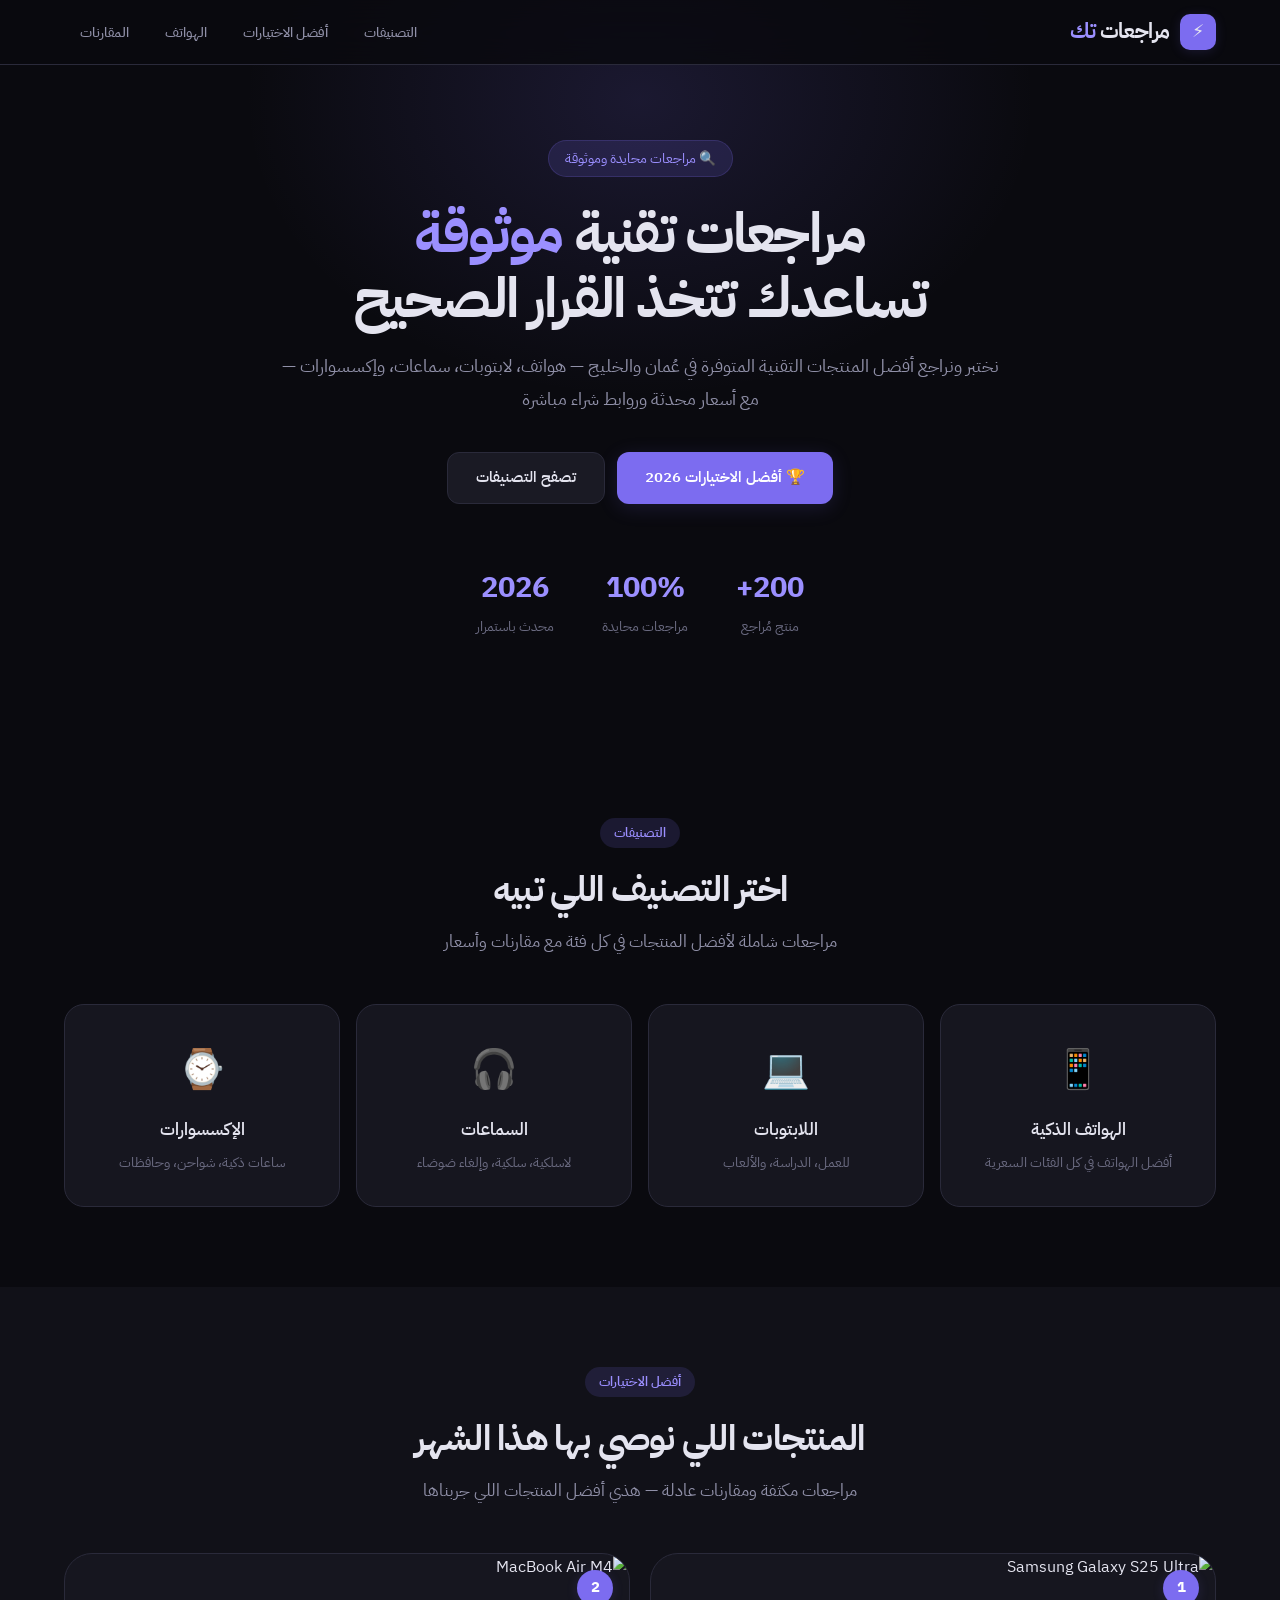
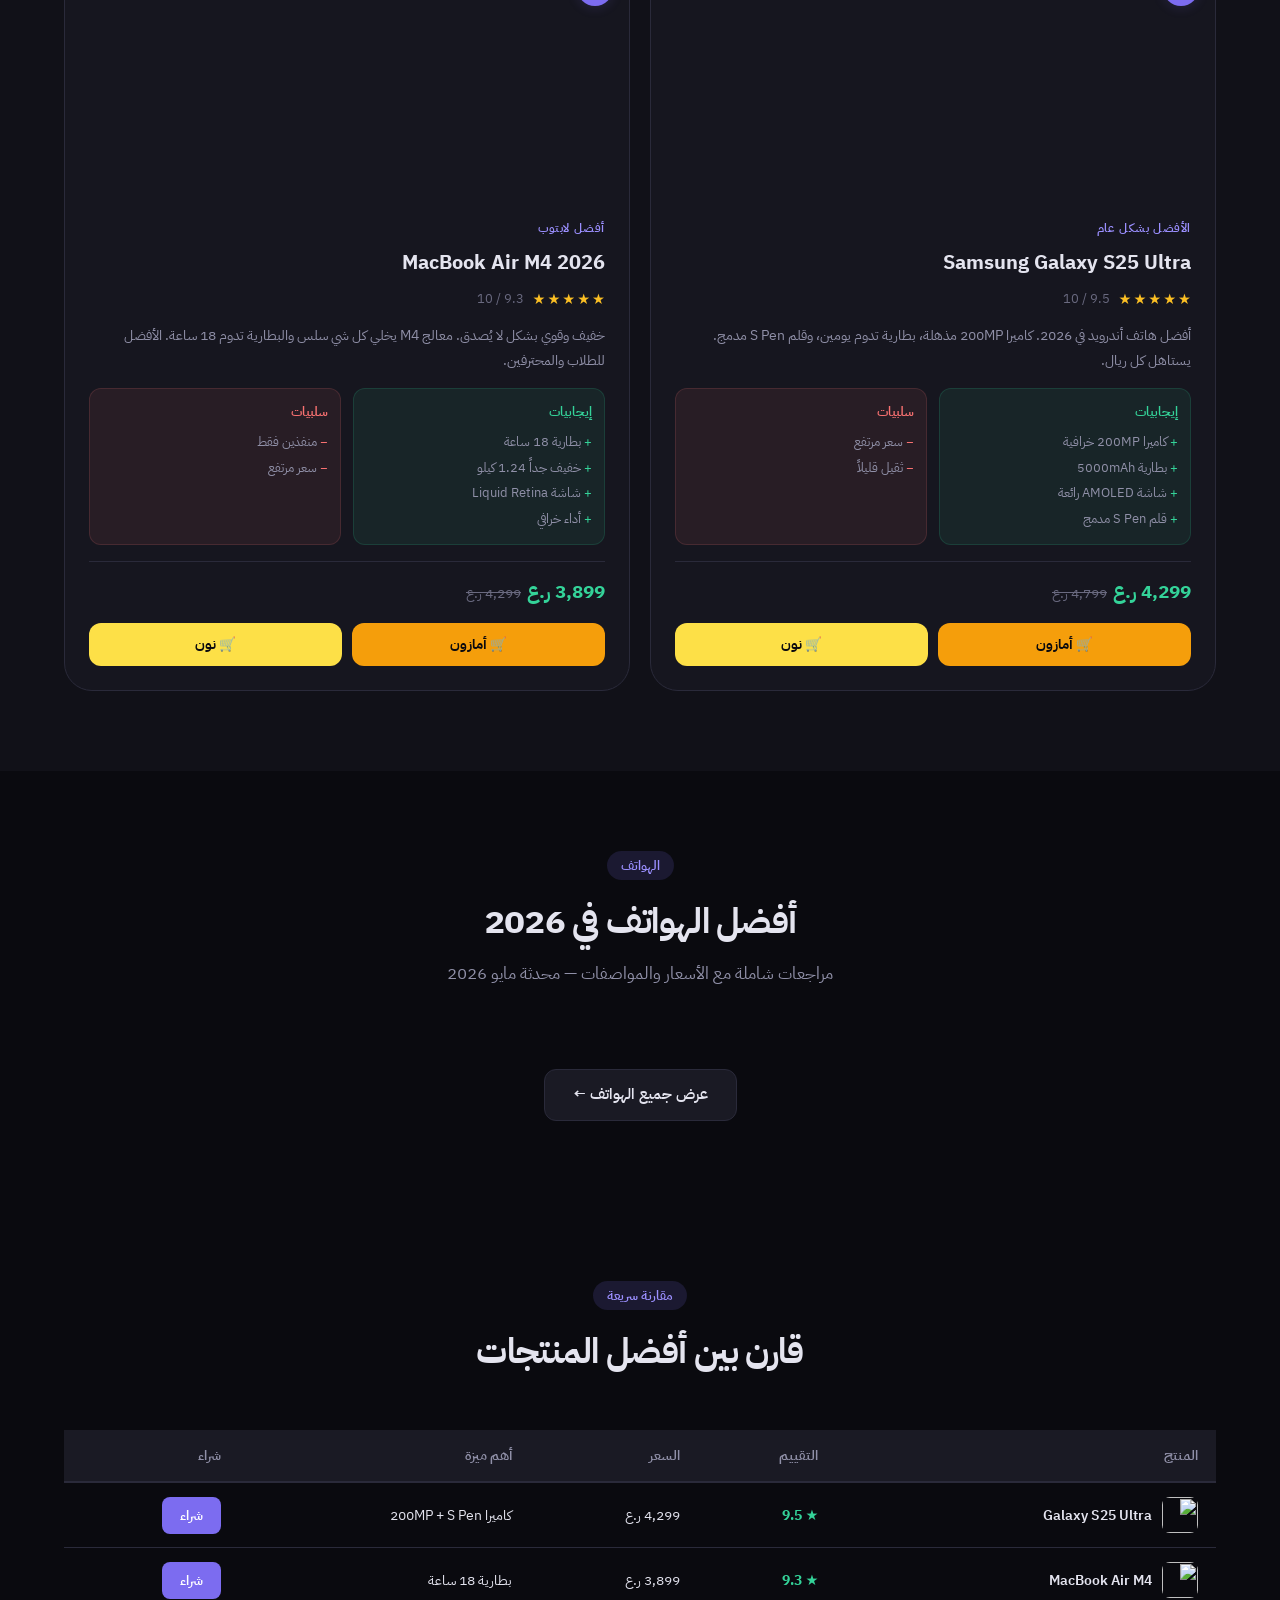
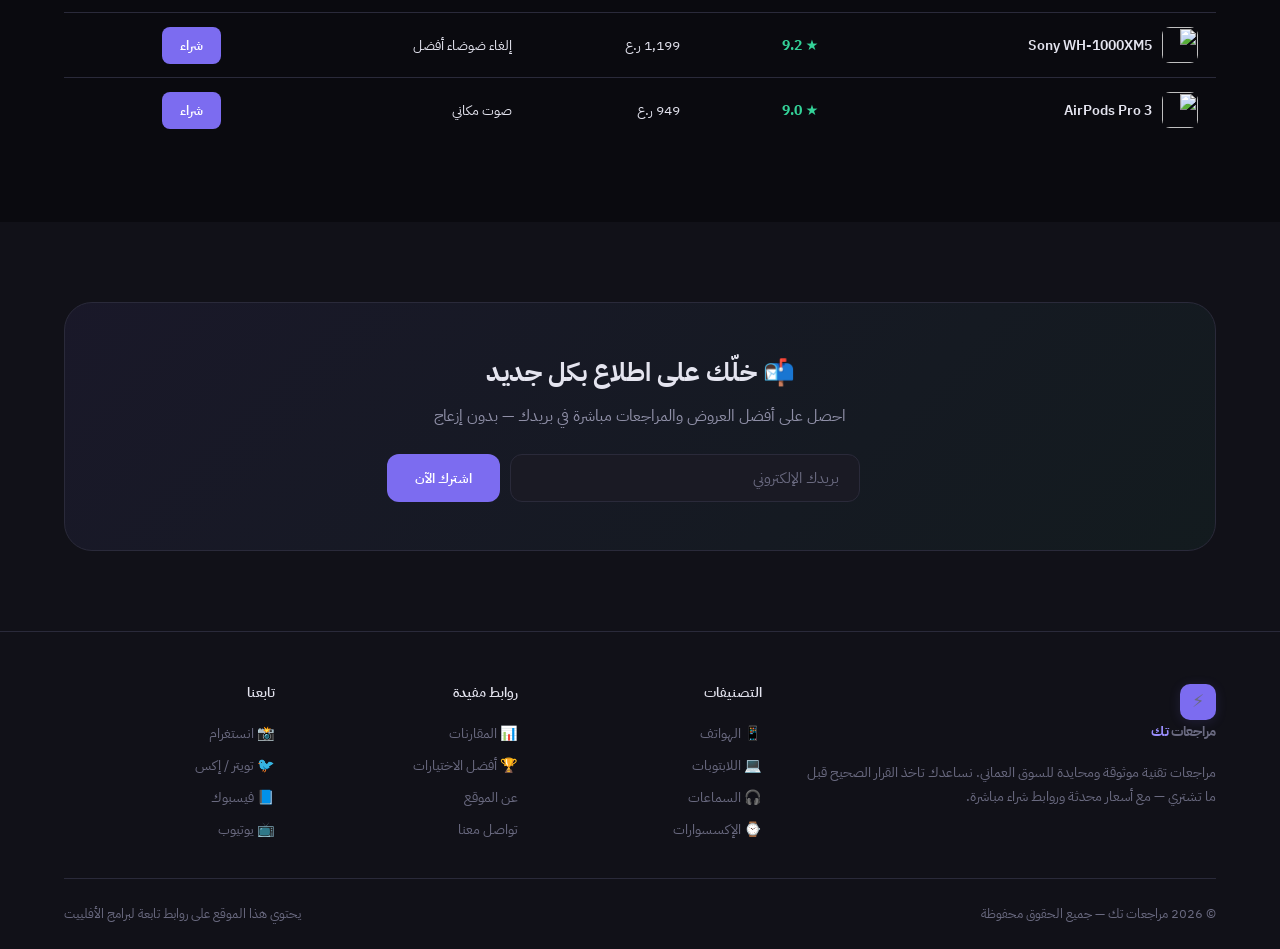
==== commit 570571b0: "🔥 Site redesign - professional affiliate review site - New name: مراجعات تك - Modern dark design wit" ====
--- a/index.html
+++ b/index.html
@@ -3,322 +3,170 @@
 <head>
 <meta charset="UTF-8">
 <meta name="viewport" content="width=device-width, initial-scale=1.0">
-<title>تقنية عُمان — مراجعات تقنية موثوقة للسوق العماني</title>
-<meta name="description" content="مراجعات شاملة ومحايدة لأفضل المنتجات التقنية في عُمان. هواتف، لابتوبات، سماعات مع أسعار محدثة وروابط شراء من أمازون ونون.">
-<meta name="keywords" content="مراجعات تقنية, عُمان, أفضل الهواتف, أفضل اللابتوبات, أفضل السماعات, أمازون عُمان, نون, مراجعة هاتف, مقارنة هواتف">
+<title>مراجعات تك | أفضل المنتجات التقنية في عُمان والخليج</title>
+<meta name="description" content="مراجعات شاملة ومحايدة لأفضل المنتجات التقنية. هواتف، لابتوبات، سماعات مع أسعار محدثة وروابط شراء من أمازون ونون.">
+<meta name="keywords" content="مراجعات, تقنية, عُمان, هواتف, لابتوبات, سماعات, أمازون, نون, أفضل المنتجات, مراجعة هاتف">
 <link rel="canonical" href="https://brqoman-site.vercel.app/">
-<link rel="preconnect" href="https://fonts.googleapis.com">
 <link href="https://fonts.googleapis.com/css2?family=IBM+Plex+Sans+Arabic:wght@300;400;500;600;700&display=swap" rel="stylesheet">
 <script type="application/ld+json">
 {
   "@context": "https://schema.org",
   "@type": "WebSite",
-  "name": "تقنية عُمان",
+  "name": "مراجعات تك",
   "url": "https://brqoman-site.vercel.app/",
-  "description": "مراجعات تقنية موثوقة للسوق العماني",
-  "potentialAction": {
-    "@type": "SearchAction",
-    "target": "https://brqoman-site.vercel.app/search?q={search_term_string}",
-    "query-input": "required name=search_term_string"
-  }
+  "description": "مراجعات تقنية موثوقة للسوق العماني والخليجي"
 }
 </script>
 <style>
-:root {
-  --bg: #0a0a0f;
-  --bg2: #111118;
-  --bg3: #1a1a24;
-  --card: #16161f;
-  --card-hover: #1e1e2a;
-  --border: #2a2a3a;
-  --border-light: #3a3a4f;
-  --text: #e4e4ef;
-  --text-dim: #9090a8;
-  --text-muted: #6a6a80;
-  --accent: #7c6cf0;
-  --accent-light: #9b8fff;
-  --accent-glow: rgba(124,108,240,0.15);
-  --green: #34d399;
-  --green-dim: rgba(52,211,153,0.1);
-  --amber: #fbbf24;
-  --amber-dim: rgba(251,191,36,0.1);
-  --red: #f87171;
-  --red-dim: rgba(248,113,113,0.1);
-  --radius: 12px;
-  --radius-lg: 20px;
-  --radius-xl: 28px;
-  --shadow: 0 4px 24px rgba(0,0,0,0.4);
-  --shadow-lg: 0 8px 48px rgba(0,0,0,0.5);
-  --transition: 0.3s cubic-bezier(0.4, 0, 0.2, 1);
-}
-
-*, *::before, *::after { margin: 0; padding: 0; box-sizing: border-box; }
-
-html { scroll-behavior: smooth; }
-
-body {
-  font-family: 'IBM Plex Sans Arabic', system-ui, sans-serif;
-  background: var(--bg);
-  color: var(--text);
-  line-height: 1.7;
-  -webkit-font-smoothing: antialiased;
-}
-
-a { text-decoration: none; color: inherit; transition: color var(--transition); }
-img { max-width: 100%; display: block; }
-.container { max-width: 1200px; margin: 0 auto; padding: 0 24px; }
-
-/* ─── Header ─── */
-.header {
-  position: fixed; top: 0; left: 0; right: 0; z-index: 100;
-  background: rgba(10,10,15,0.8);
-  backdrop-filter: blur(16px) saturate(1.4);
-  border-bottom: 1px solid var(--border);
-  transition: all var(--transition);
-}
-.header.scrolled { background: rgba(10,10,15,0.95); box-shadow: 0 2px 20px rgba(0,0,0,0.3); }
-.header-inner { display: flex; align-items: center; justify-content: space-between; height: 64px; }
-.logo { display: flex; align-items: center; gap: 10px; font-size: 1.3rem; font-weight: 700; letter-spacing: -0.02em; }
-.logo-mark {
-  width: 36px; height: 36px; background: var(--accent); border-radius: 10px;
-  display: flex; align-items: center; justify-content: center; font-size: 1.1rem;
-  box-shadow: 0 2px 12px var(--accent-glow);
-}
-.logo-accent { color: var(--accent-light); }
-.nav { display: flex; gap: 4px; }
-.nav a {
-  padding: 8px 16px; border-radius: 8px; font-size: 0.9rem; font-weight: 500;
-  color: var(--text-dim); transition: all var(--transition);
-}
-.nav a:hover { color: var(--text); background: var(--bg3); }
-.header-cta {
-  padding: 8px 20px; background: var(--accent); color: white; border-radius: 8px;
-  font-weight: 600; font-size: 0.85rem; transition: all var(--transition);
-  box-shadow: 0 2px 12px var(--accent-glow);
-}
-.header-cta:hover { background: var(--accent-light); transform: translateY(-1px); }
-.menu-btn { display: none; background: none; border: none; color: var(--text); font-size: 1.4rem; cursor: pointer; }
-
-/* ─── Hero ─── */
-.hero {
-  padding: 140px 0 100px; position: relative; overflow: hidden;
-}
-.hero-glow {
-  position: absolute; top: -200px; left: 50%; transform: translateX(-50%);
-  width: 800px; height: 600px; background: radial-gradient(ellipse, var(--accent-glow), transparent 70%);
-  pointer-events: none; z-index: 0;
-}
-.hero-inner { position: relative; z-index: 1; text-align: center; max-width: 720px; margin: 0 auto; }
-.hero-badge {
-  display: inline-flex; align-items: center; gap: 8px;
-  padding: 6px 16px; background: var(--accent-glow); border: 1px solid rgba(124,108,240,0.2);
-  border-radius: 50px; font-size: 0.85rem; color: var(--accent-light); margin-bottom: 24px;
-}
-.hero h1 {
-  font-size: clamp(2.2rem, 5vw, 3.5rem); font-weight: 700; line-height: 1.15;
-  letter-spacing: -0.03em; margin-bottom: 20px;
-}
-.hero h1 strong { color: var(--accent-light); font-weight: 700; }
-.hero p { font-size: 1.15rem; color: var(--text-dim); margin-bottom: 36px; line-height: 1.8; }
-.hero-actions { display: flex; gap: 12px; justify-content: center; flex-wrap: wrap; }
-.btn {
-  display: inline-flex; align-items: center; gap: 8px;
-  padding: 12px 28px; border-radius: var(--radius); font-weight: 600; font-size: 0.95rem;
-  font-family: inherit; cursor: pointer; transition: all var(--transition); border: none;
-}
-.btn-primary { background: var(--accent); color: white; box-shadow: 0 4px 20px var(--accent-glow); }
-.btn-primary:hover { background: var(--accent-light); transform: translateY(-2px); box-shadow: 0 6px 28px var(--accent-glow); }
-.btn-ghost { background: var(--bg3); color: var(--text); border: 1px solid var(--border); }
-.btn-ghost:hover { background: var(--card-hover); border-color: var(--border-light); }
-
-/* ─── Stats ─── */
-.stats { display: flex; justify-content: center; gap: 48px; margin-top: 60px; flex-wrap: wrap; }
-.stat { text-align: center; }
-.stat-val { font-size: 1.8rem; font-weight: 700; color: var(--accent-light); }
-.stat-lbl { font-size: 0.85rem; color: var(--text-muted); margin-top: 2px; }
-
-/* ─── Section ─── */
-.section { padding: 80px 0; }
-.section-header { text-align: center; margin-bottom: 48px; }
-.section-tag {
-  display: inline-block; padding: 4px 14px; background: var(--accent-glow);
-  border-radius: 50px; font-size: 0.8rem; color: var(--accent-light); font-weight: 600; margin-bottom: 12px;
-}
-.section-title { font-size: clamp(1.6rem, 3vw, 2.2rem); font-weight: 700; letter-spacing: -0.02em; margin-bottom: 8px; }
-.section-desc { color: var(--text-dim); font-size: 1.05rem; max-width: 560px; margin: 0 auto; }
-
-/* ─── Category Cards ─── */
-.cats-grid { display: grid; grid-template-columns: repeat(4, 1fr); gap: 16px; }
-.cat-card {
-  background: var(--card); border: 1px solid var(--border); border-radius: var(--radius-lg);
-  padding: 32px 24px; text-align: center; transition: all var(--transition); cursor: pointer;
-}
-.cat-card:hover { background: var(--card-hover); border-color: var(--accent); transform: translateY(-4px); box-shadow: var(--shadow); }
-.cat-icon { font-size: 2.4rem; margin-bottom: 14px; display: block; }
-.cat-card h3 { font-size: 1.05rem; font-weight: 600; margin-bottom: 6px; }
-.cat-card p { font-size: 0.85rem; color: var(--text-muted); }
-
-/* ─── Product Cards ─── */
-.products-grid { display: grid; grid-template-columns: repeat(3, 1fr); gap: 20px; }
-.product-card {
-  background: var(--card); border: 1px solid var(--border); border-radius: var(--radius-lg);
-  overflow: hidden; transition: all var(--transition); position: relative;
-}
-.product-card:hover { border-color: var(--accent); transform: translateY(-4px); box-shadow: var(--shadow-lg); }
-.product-card .badge {
-  position: absolute; top: 14px; right: 14px; z-index: 3;
-  padding: 4px 12px; border-radius: 6px; font-size: 0.75rem; font-weight: 700;
-}
-.badge-pick { background: var(--accent); color: white; }
-.badge-value { background: var(--green); color: #0a0a0f; }
-.badge-new { background: var(--amber); color: #0a0a0f; }
-.product-thumb { width: 100%; height: 200px; object-fit: cover; }
-.product-body { padding: 20px; }
-.product-meta { font-size: 0.75rem; color: var(--accent-light); font-weight: 600; text-transform: uppercase; letter-spacing: 0.05em; margin-bottom: 6px; }
-.product-body h3 { font-size: 1.1rem; font-weight: 600; margin-bottom: 10px; line-height: 1.4; }
-.stars { display: flex; gap: 2px; margin-bottom: 12px; align-items: center; }
-.star { color: var(--amber); font-size: 0.9rem; }
-.star-o { color: var(--border); font-size: 0.9rem; }
-.rating-val { font-size: 0.8rem; color: var(--text-muted); margin-right: 6px; }
-.product-features { list-style: none; margin-bottom: 16px; }
-.product-features li {
-  font-size: 0.85rem; color: var(--text-dim); padding: 4px 0;
-  display: flex; align-items: center; gap: 8px;
-}
-.product-features li::before { content: '✓'; color: var(--green); font-weight: 700; font-size: 0.8rem; flex-shrink: 0; }
-.product-footer { display: flex; align-items: center; justify-content: space-between; gap: 12px; padding-top: 14px; border-top: 1px solid var(--border); }
-.price { font-size: 1.2rem; font-weight: 700; color: var(--green); }
-.price-old { font-size: 0.85rem; color: var(--text-muted); text-decoration: line-through; margin-right: 6px; }
-.btn-buy {
-  padding: 8px 18px; background: var(--accent); color: white; border-radius: 8px;
-  font-weight: 600; font-size: 0.85rem; border: none; cursor: pointer; transition: all var(--transition);
-  font-family: inherit; white-space: nowrap;
-}
-.btn-buy:hover { background: var(--accent-light); transform: translateY(-1px); }
-
-/* ─── Top Picks (Featured) ─── */
-.top-picks { background: var(--bg2); }
-.featured-grid { display: grid; grid-template-columns: repeat(2, 1fr); gap: 20px; }
-.featured-card {
-  background: var(--card); border: 1px solid var(--border); border-radius: var(--radius-xl);
-  overflow: hidden; transition: all var(--transition); position: relative;
-}
-.featured-card:hover { border-color: var(--accent); transform: translateY(-4px); box-shadow: var(--shadow-lg); }
-.featured-rank {
-  position: absolute; top: 16px; right: 16px; z-index: 3;
-  width: 36px; height: 36px; background: var(--accent); border-radius: 50%;
-  display: flex; align-items: center; justify-content: center;
-  font-weight: 700; font-size: 0.95rem; color: white;
-  box-shadow: 0 2px 12px var(--accent-glow);
-}
-.featured-thumb { width: 100%; height: 240px; object-fit: cover; }
-.featured-body { padding: 24px; }
-.featured-body h3 { font-size: 1.25rem; font-weight: 700; margin-bottom: 8px; }
-.featured-body .verdict { font-size: 0.9rem; color: var(--text-dim); margin-bottom: 16px; line-height: 1.7; }
-.pros-cons { display: grid; grid-template-columns: 1fr 1fr; gap: 12px; margin-bottom: 16px; }
-.pros-box { background: var(--green-dim); border: 1px solid rgba(52,211,153,0.15); border-radius: var(--radius); padding: 12px; }
-.cons-box { background: var(--red-dim); border: 1px solid rgba(248,113,113,0.15); border-radius: var(--radius); padding: 12px; }
-.pros-box h4 { font-size: 0.8rem; color: var(--green); font-weight: 600; margin-bottom: 6px; }
-.cons-box h4 { font-size: 0.8rem; color: var(--red); font-weight: 600; margin-bottom: 6px; }
-.pros-box li, .cons-box li { font-size: 0.8rem; color: var(--text-dim); padding: 2px 0; list-style: none; }
-.pros-box li::before { content: '+ '; color: var(--green); }
-.cons-box li::before { content: '− '; color: var(--red); }
-.featured-actions { display: flex; gap: 10px; }
-.btn-amazon { flex: 1; background: #f59e0b; color: #0a0a0f; padding: 10px 20px; border-radius: var(--radius); font-weight: 700; font-size: 0.85rem; text-align: center; border: none; cursor: pointer; transition: all var(--transition); font-family: inherit; }
-.btn-amazon:hover { background: #fbbf24; transform: translateY(-1px); }
-.btn-noon { flex: 1; background: #fde047; color: #0a0a0f; padding: 10px 20px; border-radius: var(--radius); font-weight: 700; font-size: 0.85rem; text-align: center; border: none; cursor: pointer; transition: all var(--transition); font-family: inherit; }
-.btn-noon:hover { background: #fef08a; transform: translateY(-1px); }
-
-/* ─── Comparison Table ─── */
-.compare-wrap { overflow-x: auto; }
-.compare-table { width: 100%; border-collapse: separate; border-spacing: 0; }
-.compare-table th {
-  background: var(--bg3); padding: 14px 18px; text-align: right; font-weight: 600;
-  font-size: 0.85rem; color: var(--text-dim); border-bottom: 2px solid var(--border);
-}
-.compare-table td {
-  padding: 14px 18px; border-bottom: 1px solid var(--border); font-size: 0.9rem;
-  vertical-align: middle;
-}
-.compare-table tr:last-child td { border-bottom: none; }
-.compare-table tr:hover td { background: var(--card-hover); }
-.compare-table .p-name { display: flex; align-items: center; gap: 10px; font-weight: 600; }
-.compare-table .p-img { width: 36px; height: 36px; border-radius: 8px; object-fit: cover; }
-.compare-table .winner { color: var(--green); font-weight: 700; }
-
-/* ─── Newsletter ─── */
-.nl-section { background: var(--bg2); }
-.nl-box {
-  background: linear-gradient(135deg, rgba(124,108,240,0.08), rgba(52,211,153,0.05));
-  border: 1px solid var(--border); border-radius: var(--radius-xl); padding: 48px; text-align: center;
-}
-.nl-box h2 { font-size: 1.6rem; font-weight: 700; margin-bottom: 8px; }
-.nl-box p { color: var(--text-dim); margin-bottom: 24px; }
-.nl-form { display: flex; gap: 10px; max-width: 440px; margin: 0 auto; }
-.nl-form input {
-  flex: 1; padding: 12px 20px; border-radius: var(--radius); border: 1px solid var(--border);
-  background: var(--bg3); color: var(--text); font-size: 0.95rem; font-family: inherit; outline: none;
-  transition: border-color var(--transition);
-}
-.nl-form input:focus { border-color: var(--accent); }
-.nl-form input::placeholder { color: var(--text-muted); }
-.nl-form button {
-  padding: 12px 28px; background: var(--accent); color: white; border-radius: var(--radius);
-  font-weight: 600; font-size: 0.9rem; border: none; cursor: pointer; transition: all var(--transition);
-  font-family: inherit; white-space: nowrap;
-}
-.nl-form button:hover { background: var(--accent-light); }
-
-/* ─── Footer ─── */
-.footer { border-top: 1px solid var(--border); padding: 48px 0 24px; background: var(--bg2); }
-.footer-grid { display: grid; grid-template-columns: 2fr 1fr 1fr 1fr; gap: 32px; margin-bottom: 32px; }
-.footer-brand p { color: var(--text-muted); font-size: 0.9rem; margin-top: 12px; line-height: 1.7; }
-.footer h4 { font-size: 0.9rem; font-weight: 600; margin-bottom: 14px; }
-.footer a { display: block; color: var(--text-muted); font-size: 0.88rem; padding: 4px 0; transition: color var(--transition); }
-.footer a:hover { color: var(--accent-light); }
-.footer-bottom {
-  display: flex; justify-content: space-between; align-items: center;
-  padding-top: 24px; border-top: 1px solid var(--border);
-  color: var(--text-muted); font-size: 0.82rem; flex-wrap: wrap; gap: 12px;
-}
-
-/* ─── Responsive ─── */
-@media (max-width: 1024px) {
-  .cats-grid { grid-template-columns: repeat(2, 1fr); }
-  .products-grid { grid-template-columns: repeat(2, 1fr); }
-  .featured-grid { grid-template-columns: 1fr; }
-  .footer-grid { grid-template-columns: 1fr 1fr; }
-}
-@media (max-width: 768px) {
-  .nav, .header-cta { display: none; }
-  .menu-btn { display: block; }
-  .nav.open {
-    display: flex; flex-direction: column; position: absolute; top: 64px; left: 0; right: 0;
-    background: var(--bg2); border-bottom: 1px solid var(--border); padding: 12px 24px; gap: 4px;
-  }
-  .hero { padding: 120px 0 70px; }
-  .stats { gap: 28px; }
-  .cats-grid { grid-template-columns: 1fr 1fr; gap: 12px; }
-  .products-grid { grid-template-columns: 1fr; }
-  .pros-cons { grid-template-columns: 1fr; }
-  .nl-form { flex-direction: column; }
-  .footer-grid { grid-template-columns: 1fr; gap: 24px; }
-}
-@media (max-width: 480px) {
-  .cats-grid { grid-template-columns: 1fr; }
-  .hero-actions { flex-direction: column; align-items: center; }
-}
+:root{--bg:#0a0a0f;--bg2:#111118;--bg3:#1a1a24;--card:#16161f;--card-hover:#1e1e2a;--border:#2a2a3a;--text:#e4e4ef;--text-dim:#9090a8;--text-muted:#6a6a80;--accent:#7c6cf0;--accent-light:#9b8fff;--accent-glow:rgba(124,108,240,0.15);--green:#34d399;--amber:#fbbf24;--red:#f87171;--radius:12px;--radius-lg:20px;--radius-xl:28px;--shadow:0 4px 24px rgba(0,0,0,0.4);--shadow-lg:0 8px 48px rgba(0,0,0,0.5);--transition:0.3s cubic-bezier(0.4,0,0.2,1)}
+*{margin:0;padding:0;box-sizing:border-box}
+html{scroll-behavior:smooth}
+body{font-family:'IBM Plex Sans Arabic',system-ui,sans-serif;background:var(--bg);color:var(--text);line-height:1.7;-webkit-font-smoothing:antialiased}
+a{text-decoration:none;color:inherit;transition:color var(--transition)}
+img{max-width:100%;display:block}
+.container{max-width:1200px;margin:0 auto;padding:0 24px}
+
+/* Header */
+.header{position:fixed;top:0;left:0;right:0;z-index:100;background:rgba(10,10,15,0.85);backdrop-filter:blur(16px) saturate(1.4);border-bottom:1px solid var(--border);transition:all var(--transition)}
+.header.scrolled{background:rgba(10,10,15,0.95);box-shadow:0 2px 20px rgba(0,0,0,0.3)}
+.header-inner{display:flex;align-items:center;justify-content:space-between;height:64px}
+.logo{display:flex;align-items:center;gap:10px;font-size:1.3rem;font-weight:700;letter-spacing:-0.02em}
+.logo-mark{width:36px;height:36px;background:var(--accent);border-radius:10px;display:flex;align-items:center;justify-content:center;font-size:1.1rem;box-shadow:0 2px 12px var(--accent-glow)}
+.logo-accent{color:var(--accent-light)}
+.nav{display:flex;gap:4px}
+.nav a{padding:8px 16px;border-radius:8px;font-size:0.9rem;font-weight:500;color:var(--text-dim);transition:all var(--transition)}
+.nav a:hover{color:var(--text);background:var(--bg3)}
+.menu-btn{display:none;background:none;border:none;color:var(--text);font-size:1.4rem;cursor:pointer}
+
+/* Hero */
+.hero{padding:140px 0 100px;position:relative;overflow:hidden}
+.hero-glow{position:absolute;top:-200px;left:50%;transform:translateX(-50%);width:800px;height:600px;background:radial-gradient(ellipse,var(--accent-glow),transparent 70%);pointer-events:none;z-index:0}
+.hero-inner{position:relative;z-index:1;text-align:center;max-width:720px;margin:0 auto}
+.hero-badge{display:inline-flex;align-items:center;gap:8px;padding:6px 16px;background:var(--accent-glow);border:1px solid rgba(124,108,240,0.2);border-radius:50px;font-size:0.85rem;color:var(--accent-light);margin-bottom:24px}
+.hero h1{font-size:clamp(2.2rem,5vw,3.5rem);font-weight:700;line-height:1.15;letter-spacing:-0.03em;margin-bottom:20px}
+.hero h1 strong{color:var(--accent-light);font-weight:700}
+.hero p{font-size:1.15rem;color:var(--text-dim);margin-bottom:36px;line-height:1.8}
+.hero-actions{display:flex;gap:12px;justify-content:center;flex-wrap:wrap}
+.btn{display:inline-flex;align-items:center;gap:8px;padding:12px 28px;border-radius:var(--radius);font-weight:600;font-size:0.95rem;font-family:inherit;cursor:pointer;transition:all var(--transition);border:none}
+.btn-primary{background:var(--accent);color:white;box-shadow:0 4px 20px var(--accent-glow)}
+.btn-primary:hover{background:var(--accent-light);transform:translateY(-2px);box-shadow:0 6px 28px var(--accent-glow)}
+.btn-ghost{background:var(--bg3);color:var(--text);border:1px solid var(--border)}
+.btn-ghost:hover{background:var(--card-hover);border-color:var(--border-light)}
+.stats{display:flex;justify-content:center;gap:48px;margin-top:60px;flex-wrap:wrap}
+.stat{text-align:center}
+.stat-val{font-size:1.8rem;font-weight:700;color:var(--accent-light)}
+.stat-lbl{font-size:0.85rem;color:var(--text-muted);margin-top:2px}
+
+/* Section */
+.section{padding:80px 0}
+.section-header{text-align:center;margin-bottom:48px}
+.section-tag{display:inline-block;padding:4px 14px;background:var(--accent-glow);border-radius:50px;font-size:0.8rem;color:var(--accent-light);font-weight:600;margin-bottom:12px}
+.section-title{font-size:clamp(1.6rem,3vw,2.2rem);font-weight:700;letter-spacing:-0.02em;margin-bottom:8px}
+.section-desc{color:var(--text-dim);font-size:1.05rem;max-width:560px;margin:0 auto}
+
+/* Categories */
+.cats-grid{display:grid;grid-template-columns:repeat(4,1fr);gap:16px}
+.cat-card{background:var(--card);border:1px solid var(--border);border-radius:var(--radius-lg);padding:32px 24px;text-align:center;transition:all var(--transition);cursor:pointer}
+.cat-card:hover{background:var(--card-hover);border-color:var(--accent);transform:translateY(-4px);box-shadow:var(--shadow)}
+.cat-icon{font-size:2.4rem;margin-bottom:14px;display:block}
+.cat-card h3{font-size:1.05rem;font-weight:600;margin-bottom:6px}
+.cat-card p{font-size:0.85rem;color:var(--text-muted)}
+
+/* Products */
+.products-grid{display:grid;grid-template-columns:repeat(3,1fr);gap:20px}
+.product-card{background:var(--card);border:1px solid var(--border);border-radius:var(--radius-lg);overflow:hidden;transition:all var(--transition);position:relative}
+.product-card:hover{border-color:var(--accent);transform:translateY(-4px);box-shadow:var(--shadow-lg)}
+.product-card .badge{position:absolute;top:14px;right:14px;z-index:3;padding:4px 12px;border-radius:6px;font-size:0.75rem;font-weight:700}
+.badge-pick{background:var(--accent);color:white}
+.badge-value{background:var(--green);color:#0a0a0f}
+.badge-new{background:var(--amber);color:#0a0a0f}
+.product-thumb{width:100%;height:200px;object-fit:cover}
+.product-body{padding:20px}
+.product-meta{font-size:0.75rem;color:var(--accent-light);font-weight:600;text-transform:uppercase;letter-spacing:0.05em;margin-bottom:6px}
+.product-body h3{font-size:1.1rem;font-weight:600;margin-bottom:10px;line-height:1.4}
+.stars{display:flex;gap:2px;margin-bottom:12px;align-items:center}
+.star{color:var(--amber);font-size:0.9rem}
+.star-o{color:var(--border);font-size:0.9rem}
+.rating-val{font-size:0.8rem;color:var(--text-muted);margin-right:6px}
+.product-features{list-style:none;margin-bottom:16px}
+.product-features li{font-size:0.85rem;color:var(--text-dim);padding:4px 0;display:flex;align-items:center;gap:8px}
+.product-features li::before{content:'✓';color:var(--green);font-weight:700;font-size:0.8rem;flex-shrink:0}
+.product-footer{display:flex;align-items:center;justify-content:space-between;gap:12px;padding-top:14px;border-top:1px solid var(--border)}
+.price{font-size:1.2rem;font-weight:700;color:var(--green)}
+.price-old{font-size:0.85rem;color:var(--text-muted);text-decoration:line-through;margin-right:6px}
+.btn-buy{padding:8px 18px;background:var(--accent);color:white;border-radius:8px;font-weight:600;font-size:0.85rem;border:none;cursor:pointer;transition:all var(--transition);font-family:inherit;white-space:nowrap}
+.btn-buy:hover{background:var(--accent-light);transform:translateY(-1px)}
+
+/* Featured */
+.top-picks{background:var(--bg2)}
+.featured-grid{display:grid;grid-template-columns:repeat(2,1fr);gap:20px}
+.featured-card{background:var(--card);border:1px solid var(--border);border-radius:var(--radius-xl);overflow:hidden;transition:all var(--transition);position:relative}
+.featured-card:hover{border-color:var(--accent);transform:translateY(-4px);box-shadow:var(--shadow-lg)}
+.featured-rank{position:absolute;top:16px;right:16px;z-index:3;width:36px;height:36px;background:var(--accent);border-radius:50%;display:flex;align-items:center;justify-content:center;font-weight:700;font-size:0.95rem;color:white;box-shadow:0 2px 12px var(--accent-glow)}
+.featured-thumb{width:100%;height:240px;object-fit:cover}
+.featured-body{padding:24px}
+.featured-body h3{font-size:1.25rem;font-weight:700;margin-bottom:8px}
+.featured-body .verdict{font-size:0.9rem;color:var(--text-dim);margin-bottom:16px;line-height:1.7}
+.pros-cons{display:grid;grid-template-columns:1fr 1fr;gap:12px;margin-bottom:16px}
+.pros-box{background:rgba(52,211,153,0.08);border:1px solid rgba(52,211,153,0.15);border-radius:var(--radius);padding:12px}
+.cons-box{background:rgba(248,113,113,0.08);border:1px solid rgba(248,113,113,0.15);border-radius:var(--radius);padding:12px}
+.pros-box h4{font-size:0.8rem;color:var(--green);font-weight:600;margin-bottom:6px}
+.cons-box h4{font-size:0.8rem;color:var(--red);font-weight:600;margin-bottom:6px}
+.pros-box li,.cons-box li{font-size:0.8rem;color:var(--text-dim);padding:2px 0;list-style:none}
+.pros-box li::before{content:'+ ';color:var(--green)}
+.cons-box li::before{content:'− ';color:var(--red)}
+.featured-actions{display:flex;gap:10px}
+.btn-amazon{flex:1;background:#f59e0b;color:#0a0a0f;padding:10px 20px;border-radius:var(--radius);font-weight:700;font-size:0.85rem;text-align:center;border:none;cursor:pointer;transition:all var(--transition);font-family:inherit}
+.btn-amazon:hover{background:#fbbf24;transform:translateY(-1px)}
+.btn-noon{flex:1;background:#fde047;color:#0a0a0f;padding:10px 20px;border-radius:var(--radius);font-weight:700;font-size:0.85rem;text-align:center;border:none;cursor:pointer;transition:all var(--transition);font-family:inherit}
+.btn-noon:hover{background:#fef08a;transform:translateY(-1px)}
+
+/* Comparison */
+.compare-wrap{overflow-x:auto}
+.compare-table{width:100%;border-collapse:separate;border-spacing:0}
+.compare-table th{background:var(--bg3);padding:14px 18px;text-align:right;font-weight:600;font-size:0.85rem;color:var(--text-dim);border-bottom:2px solid var(--border)}
+.compare-table td{padding:14px 18px;border-bottom:1px solid var(--border);font-size:0.9rem;vertical-align:middle}
+.compare-table tr:last-child td{border-bottom:none}
+.compare-table tr:hover td{background:var(--card-hover)}
+.compare-table .p-name{display:flex;align-items:center;gap:10px;font-weight:600}
+.compare-table .p-img{width:36px;height:36px;border-radius:8px;object-fit:cover}
+.compare-table .winner{color:var(--green);font-weight:700}
+
+/* Newsletter */
+.nl-section{background:var(--bg2)}
+.nl-box{background:linear-gradient(135deg,rgba(124,108,240,0.08),rgba(52,211,153,0.05));border:1px solid var(--border);border-radius:var(--radius-xl);padding:48px;text-align:center}
+.nl-box h2{font-size:1.6rem;font-weight:700;margin-bottom:8px}
+.nl-box p{color:var(--text-dim);margin-bottom:24px}
+.nl-form{display:flex;gap:10px;max-width:440px;margin:0 auto}
+.nl-form input{flex:1;padding:12px 20px;border-radius:var(--radius);border:1px solid var(--border);background:var(--bg3);color:var(--text);font-size:0.95rem;font-family:inherit;outline:none;transition:border-color var(--transition)}
+.nl-form input:focus{border-color:var(--accent)}
+.nl-form input::placeholder{color:var(--text-muted)}
+.nl-form button{padding:12px 28px;background:var(--accent);color:white;border-radius:var(--radius);font-weight:600;font-size:0.9rem;border:none;cursor:pointer;transition:all var(--transition);font-family:inherit;white-space:nowrap}
+.nl-form button:hover{background:var(--accent-light)}
+
+/* Footer */
+.footer{border-top:1px solid var(--border);padding:48px 0 24px;background:var(--bg2)}
+.footer-grid{display:grid;grid-template-columns:2fr 1fr 1fr 1fr;gap:32px;margin-bottom:32px}
+.footer-brand p{color:var(--text-muted);font-size:0.9rem;margin-top:12px;line-height:1.7}
+.footer h4{font-size:0.9rem;font-weight:600;margin-bottom:14px}
+.footer a{display:block;color:var(--text-muted);font-size:0.88rem;padding:4px 0;transition:color var(--transition)}
+.footer a:hover{color:var(--accent-light)}
+.footer-bottom{display:flex;justify-content:space-between;align-items:center;padding-top:24px;border-top:1px solid var(--border);color:var(--text-muted);font-size:0.82rem;flex-wrap:wrap;gap:12px}
+
+/* Responsive */
+@media(max-width:1024px){.cats-grid{grid-template-columns:repeat(2,1fr)}.products-grid{grid-template-columns:repeat(2,1fr)}.featured-grid{grid-template-columns:1fr}.footer-grid{grid-template-columns:1fr 1fr}}
+@media(max-width:768px){.nav{display:none}.menu-btn{display:block}.nav.open{display:flex;flex-direction:column;position:absolute;top:64px;left:0;right:0;background:var(--bg2);border-bottom:1px solid var(--border);padding:12px 24px;gap:4px}.hero{padding:120px 0 70px}.stats{gap:28px}.cats-grid{grid-template-columns:1fr 1fr;gap:12px}.products-grid{grid-template-columns:1fr}.pros-cons{grid-template-columns:1fr}.nl-form{flex-direction:column}.footer-grid{grid-template-columns:1fr;gap:24px}}
+@media(max-width:480px){.cats-grid{grid-template-columns:1fr}.hero-actions{flex-direction:column;align-items:center}}
 </style>
 </head>
 <body>
 
-<!-- Header -->
 <header class="header" id="header">
   <div class="container">
     <div class="header-inner">
       <a href="index.html" class="logo">
         <div class="logo-mark">⚡</div>
-        <span>تقنية <span class="logo-accent">عُمان</span></span>
+        <span>مراجعات <span class="logo-accent">تك</span></span>
       </a>
       <nav class="nav" id="nav">
         <a href="#categories">التصنيفات</a>
@@ -326,13 +174,11 @@
         <a href="#phones">الهواتف</a>
         <a href="#compare">المقارنات</a>
       </nav>
-      <a href="#nl" class="header-cta">📬 اشترك في النشرة</a>
       <button class="menu-btn" onclick="toggleNav()">☰</button>
     </div>
   </div>
 </header>
 
-<!-- Hero -->
 <section class="hero">
   <div class="hero-glow"></div>
   <div class="container">
@@ -353,7 +199,6 @@
   </div>
 </section>
 
-<!-- Categories -->
 <section class="section" id="categories">
   <div class="container">
     <div class="section-header">
@@ -362,31 +207,14 @@
       <p class="section-desc">مراجعات شاملة لأفضل المنتجات في كل فئة مع مقارنات وأسعار</p>
     </div>
     <div class="cats-grid">
-      <a href="posts/best-phones-2026.html" class="cat-card">
-        <span class="cat-icon">📱</span>
-        <h3>الهواتف الذكية</h3>
-        <p>أفضل الهواتف في كل الفئات السعرية</p>
-      </a>
-      <a href="posts/best-laptops-2026.html" class="cat-card">
-        <span class="cat-icon">💻</span>
-        <h3>اللابتوبات</h3>
-        <p>للعمل، الدراسة، والألعاب</p>
-      </a>
-      <a href="posts/best-headphones-2026.html" class="cat-card">
-        <span class="cat-icon">🎧</span>
-        <h3>السماعات</h3>
-        <p>لاسلكية، سلكية، وإلغاء ضوضاء</p>
-      </a>
-      <a href="posts/best-accessories-2026.html" class="cat-card">
-        <span class="cat-icon">⌚</span>
-        <h3>الإكسسوارات</h3>
-        <p>ساعات ذكية، شواحن، وحافظات</p>
-      </a>
-    </div>
-  </div>
-</section>
-
-<!-- Featured / Top Picks -->
+      <a href="posts/best-phones-2026.html" class="cat-card"><span class="cat-icon">📱</span><h3>الهواتف الذكية</h3><p>أفضل الهواتف في كل الفئات السعرية</p></a>
+      <a href="posts/best-laptops-2026.html" class="cat-card"><span class="cat-icon">💻</span><h3>اللابتوبات</h3><p>للعمل، الدراسة، والألعاب</p></a>
+      <a href="posts/best-headphones-2026.html" class="cat-card"><span class="cat-icon">🎧</span><h3>السماعات</h3><p>لاسلكية، سلكية، وإلغاء ضوضاء</p></a>
+      <a href="posts/best-accessories-2026.html" class="cat-card"><span class="cat-icon">⌚</span><h3>الإكسسوارات</h3><p>ساعات ذكية، شواحن، وحافظات</p></a>
+    </div>
+  </div>
+</section>
+
 <section class="section top-picks" id="featured">
   <div class="container">
     <div class="section-header">
@@ -395,172 +223,48 @@
       <p class="section-desc">مراجعات مكثفة ومقارنات عادلة — هذي أفضل المنتجات اللي جربناها</p>
     </div>
     <div class="featured-grid">
-
-      <!-- Featured 1 -->
       <div class="featured-card">
         <div class="featured-rank">1</div>
         <img class="featured-thumb" src="https://images.unsplash.com/photo-1695048133142-1a20484d2569?w=600&h=400&fit=crop&q=80" alt="Samsung Galaxy S25 Ultra" loading="lazy">
         <div class="featured-body">
           <div class="product-meta">الأفضل بشكل عام</div>
           <h3>Samsung Galaxy S25 Ultra</h3>
-          <div class="stars" style="margin-bottom:12px">
-            <span class="star">★</span><span class="star">★</span><span class="star">★</span><span class="star">★</span><span class="star">★</span>
-            <span class="rating-val">9.5 / 10</span>
-          </div>
+          <div class="stars" style="margin-bottom:12px"><span class="star">★</span><span class="star">★</span><span class="star">★</span><span class="star">★</span><span class="star">★</span><span class="rating-val">9.5 / 10</span></div>
           <p class="verdict">أفضل هاتف أندرويد في 2026. كاميرا 200MP مذهلة، بطارية تدوم يومين، وقلم S Pen مدمج. يستاهل كل ريال.</p>
           <div class="pros-cons">
-            <div class="pros-box">
-              <h4>إيجابيات</h4>
-              <ul>
-                <li>كاميرا 200MP خرافية</li>
-                <li>بطارية 5000mAh</li>
-                <li>شاشة AMOLED رائعة</li>
-                <li>قلم S Pen مدمج</li>
-              </ul>
-            </div>
-            <div class="cons-box">
-              <h4>سلبيات</h4>
-              <ul>
-                <li>سعر مرتفع</li>
-                <li>ثقيل قليلاً</li>
-              </ul>
-            </div>
+            <div class="pros-box"><h4>إيجابيات</h4><ul><li>كاميرا 200MP خرافية</li><li>بطارية 5000mAh</li><li>شاشة AMOLED رائعة</li><li>قلم S Pen مدمج</li></ul></div>
+            <div class="cons-box"><h4>سلبيات</h4><ul><li>سعر مرتفع</li><li>ثقيل قليلاً</li></ul></div>
           </div>
-          <div class="product-footer" style="margin-bottom:14px">
-            <div><span class="price">4,299 ر.ع</span><span class="price-old">4,799 ر.ع</span></div>
-          </div>
+          <div class="product-footer" style="margin-bottom:14px"><div><span class="price">4,299 ر.ع</span><span class="price-old">4,799 ر.ع</span></div></div>
           <div class="featured-actions">
             <a href="https://www.amazon.ae/s?k=galaxy+s25+ultra&tag=brqoman-21" class="btn-amazon" target="_blank" rel="nofollow">🛒 أمازون</a>
             <a href="https://www.noon.com/saudi-ar/search?q=galaxy+s25+ultra" class="btn-noon" target="_blank" rel="nofollow">🛒 نون</a>
           </div>
         </div>
       </div>
-
-      <!-- Featured 2 -->
       <div class="featured-card">
         <div class="featured-rank">2</div>
         <img class="featured-thumb" src="https://images.unsplash.com/photo-1517336714731-489689fd1ca8?w=600&h=400&fit=crop&q=80" alt="MacBook Air M4" loading="lazy">
         <div class="featured-body">
           <div class="product-meta">أفضل لابتوب</div>
           <h3>MacBook Air M4 2026</h3>
-          <div class="stars" style="margin-bottom:12px">
-            <span class="star">★</span><span class="star">★</span><span class="star">★</span><span class="star">★</span><span class="star">★</span>
-            <span class="rating-val">9.3 / 10</span>
-          </div>
+          <div class="stars" style="margin-bottom:12px"><span class="star">★</span><span class="star">★</span><span class="star">★</span><span class="star">★</span><span class="star">★</span><span class="rating-val">9.3 / 10</span></div>
           <p class="verdict">خفيف وقوي بشكل لا يُصدق. معالج M4 يخلي كل شي سلس والبطارية تدوم 18 ساعة. الأفضل للطلاب والمحترفين.</p>
           <div class="pros-cons">
-            <div class="pros-box">
-              <h4>إيجابيات</h4>
-              <ul>
-                <li>بطارية 18 ساعة</li>
-                <li>خفيف جداً 1.24 كيلو</li>
-                <li>شاشة Liquid Retina</li>
-                <li>أداء خرافي</li>
-              </ul>
-            </div>
-            <div class="cons-box">
-              <h4>سلبيات</h4>
-              <ul>
-                <li>منفذين فقط</li>
-                <li>سعر مرتفع</li>
-              </ul>
-            </div>
+            <div class="pros-box"><h4>إيجابيات</h4><ul><li>بطارية 18 ساعة</li><li>خفيف جداً 1.24 كيلو</li><li>شاشة Liquid Retina</li><li>أداء خرافي</li></ul></div>
+            <div class="cons-box"><h4>سلبيات</h4><ul><li>منفذين فقط</li><li>سعر مرتفع</li></ul></div>
           </div>
-          <div class="product-footer" style="margin-bottom:14px">
-            <div><span class="price">3,899 ر.ع</span><span class="price-old">4,299 ر.ع</span></div>
-          </div>
+          <div class="product-footer" style="margin-bottom:14px"><div><span class="price">3,899 ر.ع</span><span class="price-old">4,299 ر.ع</span></div></div>
           <div class="featured-actions">
             <a href="https://www.amazon.ae/s?k=macbook+air+m4&tag=brqoman-21" class="btn-amazon" target="_blank" rel="nofollow">🛒 أمازون</a>
             <a href="https://www.noon.com/saudi-ar/search?q=macbook+air+m4" class="btn-noon" target="_blank" rel="nofollow">🛒 نون</a>
           </div>
         </div>
       </div>
-
-      <!-- Featured 3 -->
-      <div class="featured-card">
-        <div class="featured-rank">3</div>
-        <img class="featured-thumb" src="https://images.unsplash.com/photo-1505740420928-5e560c06d30e?w=600&h=400&fit=crop&q=80" alt="Sony WH-1000XM5" loading="lazy">
-        <div class="featured-body">
-          <div class="product-meta">أفضل سماعات إلغاء ضوضاء</div>
-          <h3>Sony WH-1000XM5</h3>
-          <div class="stars" style="margin-bottom:12px">
-            <span class="star">★</span><span class="star">★</span><span class="star">★</span><span class="star">★</span><span class="star">★</span>
-            <span class="rating-val">9.2 / 10</span>
-          </div>
-          <p class="verdict">أفضل سماعات إلغاء ضوضاء في العالم. صوت نقي، مريحة لساعات طويلة، وبطارية 30 ساعة.</p>
-          <div class="pros-cons">
-            <div class="pros-box">
-              <h4>إيجابيات</h4>
-              <ul>
-                <li>إلغاء ضوضاء ممتاز</li>
-                <li>بطارية 30 ساعة</li>
-                <li>صوت متوازن وواضح</li>
-                <li>مريحة للاستخدام الطويل</li>
-              </ul>
-            </div>
-            <div class="cons-box">
-              <h4>سلبيات</h4>
-              <ul>
-                <li>لا تطوى بالكامل</li>
-                <li>ميكروفون عادي</li>
-              </ul>
-            </div>
-          </div>
-          <div class="product-footer" style="margin-bottom:14px">
-            <div><span class="price">1,199 ر.ع</span><span class="price-old">1,499 ر.ع</span></div>
-          </div>
-          <div class="featured-actions">
-            <a href="https://www.amazon.ae/s?k=sony+wh1000xm5&tag=brqoman-21" class="btn-amazon" target="_blank" rel="nofollow">🛒 أمازون</a>
-            <a href="https://www.noon.com/saudi-ar/search?q=sony+wh1000xm5" class="btn-noon" target="_blank" rel="nofollow">🛒 نون</a>
-          </div>
-        </div>
-      </div>
-
-      <!-- Featured 4 -->
-      <div class="featured-card">
-        <div class="featured-rank">4</div>
-        <img class="featured-thumb" src="https://images.unsplash.com/photo-1583394838336-acd977736f90?w=600&h=400&fit=crop&q=80" alt="AirPods Pro 3" loading="lazy">
-        <div class="featured-body">
-          <div class="product-meta">أفضل سماعات أذن</div>
-          <h3>AirPods Pro 3</h3>
-          <div class="stars" style="margin-bottom:12px">
-            <span class="star">★</span><span class="star">★</span><span class="star">★</span><span class="star">★</span><span class="star">★</span>
-            <span class="rating-val">9.0 / 10</span>
-          </div>
-          <p class="verdict">أفضل سماعات أذن لمستخدمي آيفون. إلغاء ضوضاء متقدم، صوت مكاني، وتكامل سلس مع كل أجهزة أبل.</p>
-          <div class="pros-cons">
-            <div class="pros-box">
-              <h4>إيجابيات</h4>
-              <ul>
-                <li>إلغاء ضوضاء ممتاز</li>
-                <li>صوت مكاني غامر</li>
-                <li>شحن USB-C</li>
-                <li>مقاومة للماء</li>
-              </ul>
-            </div>
-            <div class="cons-box">
-              <h4>سلبيات</h4>
-              <ul>
-                <li>باهظة الثمن</li>
-                <li>آيفون فقط</li>
-              </ul>
-            </div>
-          </div>
-          <div class="product-footer" style="margin-bottom:14px">
-            <div><span class="price">949 ر.ع</span><span class="price-old">1,099 ر.ع</span></div>
-          </div>
-          <div class="featured-actions">
-            <a href="https://www.amazon.ae/s?k=airpods+pro+3&tag=brqoman-21" class="btn-amazon" target="_blank" rel="nofollow">🛒 أمازون</a>
-            <a href="https://www.noon.com/saudi-ar/search?q=airpods+pro+3" class="btn-noon" target="_blank" rel="nofollow">🛒 نون</a>
-          </div>
-        </div>
-      </div>
-
-    </div>
-  </div>
-</section>
-
-<!-- Phones Section -->
+    </div>
+  </div>
+</section>
+
 <section class="section" id="phones">
   <div class="container">
     <div class="section-header">
@@ -569,13 +273,10 @@
       <p class="section-desc">مراجعات شاملة مع الأسعار والمواصفات — محدثة مايو 2026</p>
     </div>
     <div class="products-grid" id="phones-grid"></div>
-    <div style="text-align:center;margin-top:32px">
-      <a href="posts/best-phones-2026.html" class="btn btn-ghost">عرض جميع الهواتف ←</a>
-    </div>
-  </div>
-</section>
-
-<!-- Comparison -->
+    <div style="text-align:center;margin-top:32px"><a href="posts/best-phones-2026.html" class="btn btn-ghost">عرض جميع الهواتف ←</a></div>
+  </div>
+</section>
+
 <section class="section" id="compare">
   <div class="container">
     <div class="section-header">
@@ -584,71 +285,24 @@
     </div>
     <div class="compare-wrap">
       <table class="compare-table">
-        <thead>
-          <tr>
-            <th>المنتج</th>
-            <th>التقييم</th>
-            <th>السعر</th>
-            <th>أهم ميزة</th>
-            <th>شراء</th>
-          </tr>
-        </thead>
+        <thead><tr><th>المنتج</th><th>التقييم</th><th>السعر</th><th>أهم ميزة</th><th>شراء</th></tr></thead>
         <tbody>
-          <tr>
-            <td><div class="p-name"><img class="p-img" src="https://images.unsplash.com/photo-1695048133142-1a20484d2569?w=80&h=80&fit=crop&q=60" alt="" loading="lazy"> Galaxy S25 Ultra</div></td>
-            <td class="winner">★ 9.5</td>
-            <td>4,299 ر.ع</td>
-            <td>كاميرا 200MP + S Pen</td>
-            <td><a href="https://www.amazon.ae/s?k=galaxy+s25+ultra&tag=brqoman-21" class="btn-buy" target="_blank" rel="nofollow">شراء</a></td>
-          </tr>
-          <tr>
-            <td><div class="p-name"><img class="p-img" src="https://images.unsplash.com/photo-1517336714731-489689fd1ca8?w=80&h=80&fit=crop&q=60" alt="" loading="lazy"> MacBook Air M4</div></td>
-            <td class="winner">★ 9.3</td>
-            <td>3,899 ر.ع</td>
-            <td>بطارية 18 ساعة</td>
-            <td><a href="https://www.amazon.ae/s?k=macbook+air+m4&tag=brqoman-21" class="btn-buy" target="_blank" rel="nofollow">شراء</a></td>
-          </tr>
-          <tr>
-            <td><div class="p-name"><img class="p-img" src="https://images.unsplash.com/photo-1505740420928-5e560c06d30e?w=80&h=80&fit=crop&q=60" alt="" loading="lazy"> Sony WH-1000XM5</div></td>
-            <td class="winner">★ 9.2</td>
-            <td>1,199 ر.ع</td>
-            <td>إلغاء ضوضاء أفضل</td>
-            <td><a href="https://www.amazon.ae/s?k=sony+wh1000xm5&tag=brqoman-21" class="btn-buy" target="_blank" rel="nofollow">شراء</a></td>
-          </tr>
-          <tr>
-            <td><div class="p-name"><img class="p-img" src="https://images.unsplash.com/photo-1583394838336-acd977736f90?w=80&h=80&fit=crop&q=60" alt="" loading="lazy"> AirPods Pro 3</div></td>
-            <td class="winner">★ 9.0</td>
-            <td>949 ر.ع</td>
-            <td>صوت مكاني</td>
-            <td><a href="https://www.amazon.ae/s?k=airpods+pro+3&tag=brqoman-21" class="btn-buy" target="_blank" rel="nofollow">شراء</a></td>
-          </tr>
-          <tr>
-            <td><div class="p-name"><img class="p-img" src="https://images.unsplash.com/photo-1546868871-af0de0ae72be?w=80&h=80&fit=crop&q=60" alt="" loading="lazy"> Apple Watch S10</div></td>
-            <td>★ 8.8</td>
-            <td>1,599 ر.ع</td>
-            <td>أرق ساعة أبل</td>
-            <td><a href="https://www.amazon.ae/s?k=apple+watch+series+10&tag=brqoman-21" class="btn-buy" target="_blank" rel="nofollow">شراء</a></td>
-          </tr>
-          <tr>
-            <td><div class="p-name"><img class="p-img" src="https://images.unsplash.com/photo-1624823183493-ed5832f48f18?w=80&h=80&fit=crop&q=60" alt="" loading="lazy"> Anker 737 Power Bank</div></td>
-            <td class="winner">★ 9.1</td>
-            <td>349 ر.ع</td>
-            <td>يشحن اللابتوب</td>
-            <td><a href="https://www.amazon.ae/s?k=anker+737+power+bank&tag=brqoman-21" class="btn-buy" target="_blank" rel="nofollow">شراء</a></td>
-          </tr>
+          <tr><td><div class="p-name"><img class="p-img" src="https://images.unsplash.com/photo-1695048133142-1a20484d2569?w=80&h=80&fit=crop&q=60" alt="" loading="lazy"> Galaxy S25 Ultra</div></td><td class="winner">★ 9.5</td><td>4,299 ر.ع</td><td>كاميرا 200MP + S Pen</td><td><a href="https://www.amazon.ae/s?k=galaxy+s25+ultra&tag=brqoman-21" class="btn-buy" target="_blank" rel="nofollow">شراء</a></td></tr>
+          <tr><td><div class="p-name"><img class="p-img" src="https://images.unsplash.com/photo-1517336714731-489689fd1ca8?w=80&h=80&fit=crop&q=60" alt="" loading="lazy"> MacBook Air M4</div></td><td class="winner">★ 9.3</td><td>3,899 ر.ع</td><td>بطارية 18 ساعة</td><td><a href="https://www.amazon.ae/s?k=macbook+air+m4&tag=brqoman-21" class="btn-buy" target="_blank" rel="nofollow">شراء</a></td></tr>
+          <tr><td><div class="p-name"><img class="p-img" src="https://images.unsplash.com/photo-1505740420928-5e560c06d30e?w=80&h=80&fit=crop&q=60" alt="" loading="lazy"> Sony WH-1000XM5</div></td><td class="winner">★ 9.2</td><td>1,199 ر.ع</td><td>إلغاء ضوضاء أفضل</td><td><a href="https://www.amazon.ae/s?k=sony+wh1000xm5&tag=brqoman-21" class="btn-buy" target="_blank" rel="nofollow">شراء</a></td></tr>
+          <tr><td><div class="p-name"><img class="p-img" src="https://images.unsplash.com/photo-1583394838336-acd977736f90?w=80&h=80&fit=crop&q=60" alt="" loading="lazy"> AirPods Pro 3</div></td><td class="winner">★ 9.0</td><td>949 ر.ع</td><td>صوت مكاني</td><td><a href="https://www.amazon.ae/s?k=airpods+pro+3&tag=brqoman-21" class="btn-buy" target="_blank" rel="nofollow">شراء</a></td></tr>
         </tbody>
       </table>
     </div>
   </div>
 </section>
 
-<!-- Newsletter -->
 <section class="section nl-section" id="nl">
   <div class="container">
     <div class="nl-box">
       <h2>📬 خلّك على اطلاع بكل جديد</h2>
       <p>احصل على أفضل العروض والمراجعات مباشرة في بريدك — بدون إزعاج</p>
-      <form class="nl-form" onsubmit="event.preventDefault();this.innerHTML='<p style=\'color:var(--green);font-weight:600\'>✅ شكراً لاشتراكك! راح نرسل لك أفضل العروض</p>'">
+      <form class="nl-form" onsubmit="event.preventDefault();this.innerHTML='<p style=\'color:var(--green);font-weight:600\'>✅ شكراً لاشتراكك!</p>'">
         <input type="email" placeholder="بريدك الإلكتروني" required>
         <button type="submit">اشترك الآن</button>
       </form>
@@ -656,90 +310,35 @@
   </div>
 </section>
 
-<!-- Footer -->
 <footer class="footer">
   <div class="container">
     <div class="footer-grid">
       <div class="footer-brand">
-        <a href="index.html" class="logo" style="margin-bottom:0">
-          <div class="logo-mark">⚡</div>
-          <span>تقنية <span class="logo-accent">عُمان</span></span>
-        </a>
+        <a href="index.html" class="logo" style="margin-bottom:0"><div class="logo-mark">⚡</div><span>مراجعات <span class="logo-accent">تك</span></span></a>
         <p>مراجعات تقنية موثوقة ومحايدة للسوق العماني. نساعدك تاخذ القرار الصحيح قبل ما تشتري — مع أسعار محدثة وروابط شراء مباشرة.</p>
       </div>
-      <div>
-        <h4>التصنيفات</h4>
-        <a href="posts/best-phones-2026.html">📱 الهواتف</a>
-        <a href="posts/best-laptops-2026.html">💻 اللابتوبات</a>
-        <a href="posts/best-headphones-2026.html">🎧 السماعات</a>
-        <a href="posts/best-accessories-2026.html">⌚ الإكسسوارات</a>
-      </div>
-      <div>
-        <h4>روابط مفيدة</h4>
-        <a href="index.html#compare">📊 المقارنات</a>
-        <a href="index.html#featured">🏆 أفضل الاختيارات</a>
-        <a href="#">عن الموقع</a>
-        <a href="#">تواصل معنا</a>
-      </div>
-      <div>
-        <h4>تابعنا</h4>
-        <a href="#">📸 انستغرام</a>
-        <a href="#">🐦 تويتر / إكس</a>
-        <a href="#">📘 فيسبوك</a>
-        <a href="#">📺 يوتيوب</a>
-      </div>
-    </div>
-    <div class="footer-bottom">
-      <span>© 2026 تقنية عُمان — جميع الحقوق محفوظة</span>
-      <span>يحتوي هذا الموقع على روابط تابعة لبرامج الأفلييت — قد نعمولة على المشتريات بدون تكلفة إضافية عليك</span>
-    </div>
+      <div><h4>التصنيفات</h4><a href="posts/best-phones-2026.html">📱 الهواتف</a><a href="posts/best-laptops-2026.html">💻 اللابتوبات</a><a href="posts/best-headphones-2026.html">🎧 السماعات</a><a href="posts/best-accessories-2026.html">⌚ الإكسسوارات</a></div>
+      <div><h4>روابط مفيدة</h4><a href="index.html#compare">📊 المقارنات</a><a href="index.html#featured">🏆 أفضل الاختيارات</a><a href="#">عن الموقع</a><a href="#">تواصل معنا</a></div>
+      <div><h4>تابعنا</h4><a href="#">📸 انستغرام</a><a href="#">🐦 تويتر / إكس</a><a href="#">📘 فيسبوك</a><a href="#">📺 يوتيوب</a></div>
+    </div>
+    <div class="footer-bottom"><span>© 2026 مراجعات تك — جميع الحقوق محفوظة</span><span>يحتوي هذا الموقع على روابط تابعة لبرامج الأفلييت</span></div>
   </div>
 </footer>
 
 <script>
-// Header scroll
-window.addEventListener('scroll', () => {
-  document.getElementById('header').classList.toggle('scrolled', window.scrollY > 40);
-});
-
-// Mobile nav
-function toggleNav() { document.getElementById('nav').classList.toggle('open'); }
-
-// Smooth scroll
-document.querySelectorAll('a[href^="#"]').forEach(a => {
-  a.addEventListener('click', e => {
-    e.preventDefault();
-    const t = document.querySelector(a.getAttribute('href'));
-    if (t) { t.scrollIntoView({ behavior: 'smooth', block: 'start' }); document.getElementById('nav').classList.remove('open'); }
-  });
-});
-
-// Phones data
-const phones = [
-  { name: 'Samsung Galaxy S25 Ultra', cat: 'الأفضل بشكل عام', rating: 9.5, price: '4,299', oldPrice: '4,799', img: 'https://images.unsplash.com/photo-1695048133142-1a20484d2569?w=400&h=300&fit=crop&q=70', badge: 'pick', badgeText: 'اختيار المحرر', features: ['كاميرا 200MP مذهلة', 'بطارية 5000mAh', 'قلم S Pen مدمج', 'شاشة AMOLED 120Hz'], url: 'https://www.amazon.ae/s?k=galaxy+s25+ultra&tag=brqoman-21' },
-  { name: 'iPhone 16 Pro Max', cat: 'الأفضل لأبل', rating: 9.3, price: '4,599', oldPrice: '4,999', img: 'https://images.unsplash.com/photo-1695048133142-1a20484d2569?w=400&h=300&fit=crop&q=70&sat=-100', badge: 'new', badgeText: 'جديد', features: ['A18 Pro الأقوى', 'كاميرا 48MP', 'زر التحكم بالكاميرا', 'Apple Intelligence'], url: 'https://www.amazon.ae/s?k=iphone+16+pro+max&tag=brqoman-21' },
-  { name: 'Google Pixel 9 Pro', cat: 'الأفضل للذكاء الاصطناعي', rating: 8.9, price: '3,199', oldPrice: '3,599', img: 'https://images.unsplash.com/photo-1598327105666-5b89351aff97?w=400&h=300&fit=crop&q=70', badge: 'value', badgeText: 'أفضل قيمة', features: ['أندرويد نقي', 'تحرير سحري للصور', '7 سنوات تحديثات', 'كاميرا 50MP'], url: 'https://www.amazon.ae/s?k=pixel+9+pro&tag=brqoman-21' },
+window.addEventListener('scroll',()=>{document.getElementById('header').classList.toggle('scrolled',window.scrollY>40)});
+function toggleNav(){document.getElementById('nav').classList.toggle('open')}
+document.querySelectorAll('a[href^="#"]').forEach(a=>{a.addEventListener('click',e=>{e.preventDefault();const t=document.querySelector(a.getAttribute('href'));if(t){t.scrollIntoView({behavior:'smooth',block:'start'});document.getElementById('nav').classList.remove('open')}})});
+
+const phones=[
+  {name:'Samsung Galaxy S25 Ultra',cat:'الأفضل بشكل عام',rating:9.5,price:'4,299',oldPrice:'4,799',img:'https://images.unsplash.com/photo-1695048133142-1a20484d2569?w=400&h=300&fit=crop&q=70',badge:'pick',badgeText:'اختيار المحرر',features:['كاميرا 200MP مذهلة','بطارية 5000mAh','قلم S Pen مدمج','شاشة AMOLED 120Hz'],url:'https://www.amazon.ae/s?k=galaxy+s25+ultra&tag=brqoman-21'},
+  {name:'iPhone 16 Pro Max',cat:'الأفضل لأبل',rating:9.3,price:'4,599',oldPrice:'4,999',img:'https://images.unsplash.com/photo-1695048133142-1a20484d2569?w=400&h=300&fit=crop&q=70&sat=-100',badge:'new',badgeText:'جديد',features:['A18 Pro الأقوى','كاميرا 48MP','زر التحكم بالكاميرا','Apple Intelligence'],url:'https://www.amazon.ae/s?k=iphone+16+pro+max&tag=brqoman-21'},
+  {name:'Google Pixel 9 Pro',cat:'الأفضل للذكاء الاصطناعي',rating:8.9,price:'3,199',oldPrice:'3,599',img:'https://images.unsplash.com/photo-1598327105666-5b89351aff97?w=400&h=300&fit=crop&q=70',badge:'value',badgeText:'أفضل قيمة',features:['أندرويد نقي','تحرير سحري للصور','7 سنوات تحديثات','كاميرا 50MP'],url:'https://www.amazon.ae/s?k=pixel+9+pro&tag=brqoman-21'},
 ];
-
-const stars = n => '★'.repeat(Math.floor(n)) + (n % 1 >= 0.5 ? '★' : '') + '<span class="star-o">' + '★'.repeat(5 - Math.ceil(n)) + '</span>';
-
-const grid = document.getElementById('phones-grid');
-phones.forEach(p => {
-  grid.innerHTML += `
-  <div class="product-card">
-    <span class="badge badge-${p.badge}">${p.badgeText}</span>
-    <img class="product-thumb" src="${p.img}" alt="${p.name}" loading="lazy">
-    <div class="product-body">
-      <div class="product-meta">${p.cat}</div>
-      <h3>${p.name}</h3>
-      <div class="stars">${stars(p.rating)}<span class="rating-val">${p.rating}/10</span></div>
-      <ul class="product-features">${p.features.map(f => `<li>${f}</li>`).join('')}</ul>
-      <div class="product-footer">
-        <div><span class="price">${p.price} ر.ع</span><span class="price-old">${p.oldPrice}</span></div>
-        <a href="${p.url}" class="btn-buy" target="_blank" rel="nofollow">🛒 شراء</a>
-      </div>
-    </div>
-  </div>`;
+const stars=n=>'★'.repeat(Math.floor(n))+'<span class="star-o">'+'★'.repeat(5-Math.ceil(n))+'</span>';
+const grid=document.getElementById('phones-grid');
+phones.forEach(p=>{
+  grid.innerHTML+=`<div class="product-card"><span class="badge badge-${p.badge}">${p.badgeText}</span><img class="product-thumb" src="${p.img}" alt="${p.name}" loading="lazy"><div class="product-body"><div class="product-meta">${p.cat}</div><h3>${p.name}</h3><div class="stars">${stars(p.rating)}<span class="rating-val">${p.rating}/10</span></div><ul class="product-features">${p.features.map(f=>`<li>${f}</li>`).join('')}</ul><div class="product-footer"><div><span class="price">${p.price} ر.ع</span><span class="price-old">${p.oldPrice}</span></div><a href="${p.url}" class="btn-buy" target="_blank" rel="nofollow">🛒 شراء</a></div></div></div>`;
 });
 </script>
 </body>
